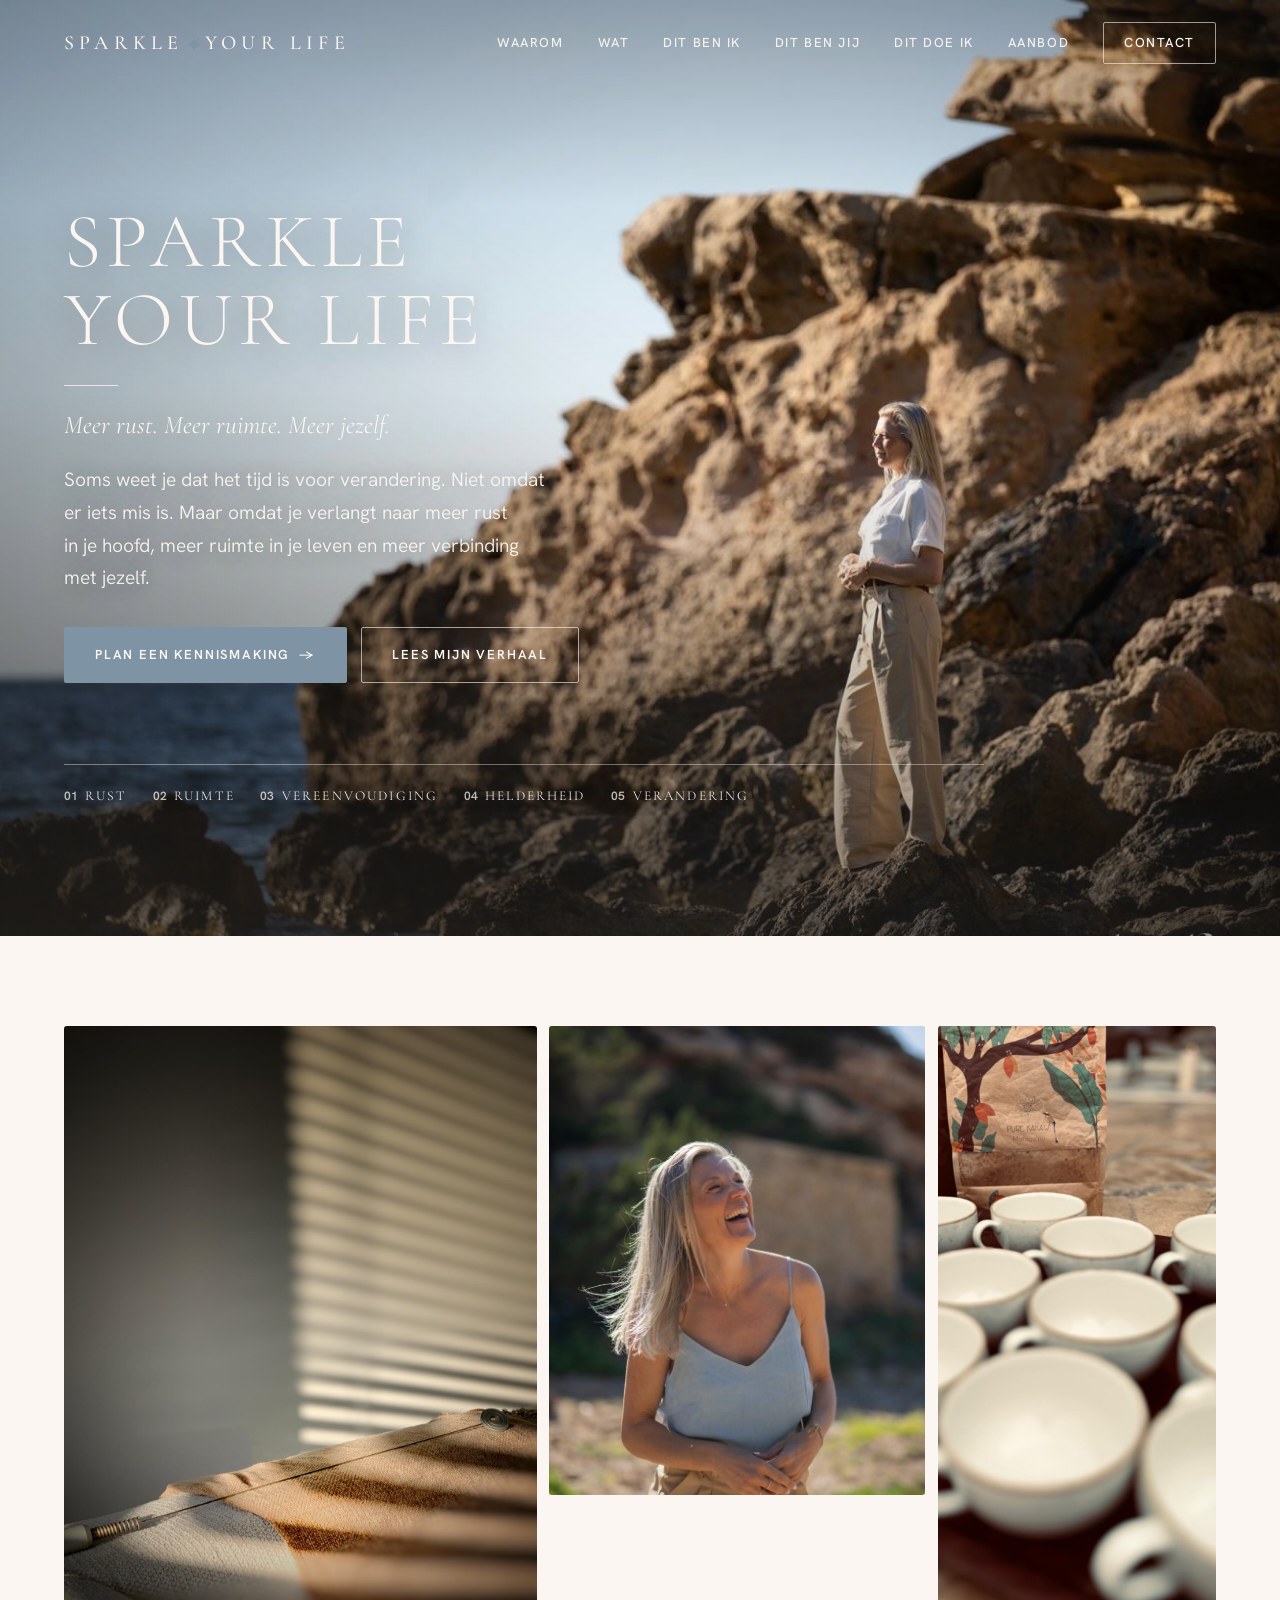
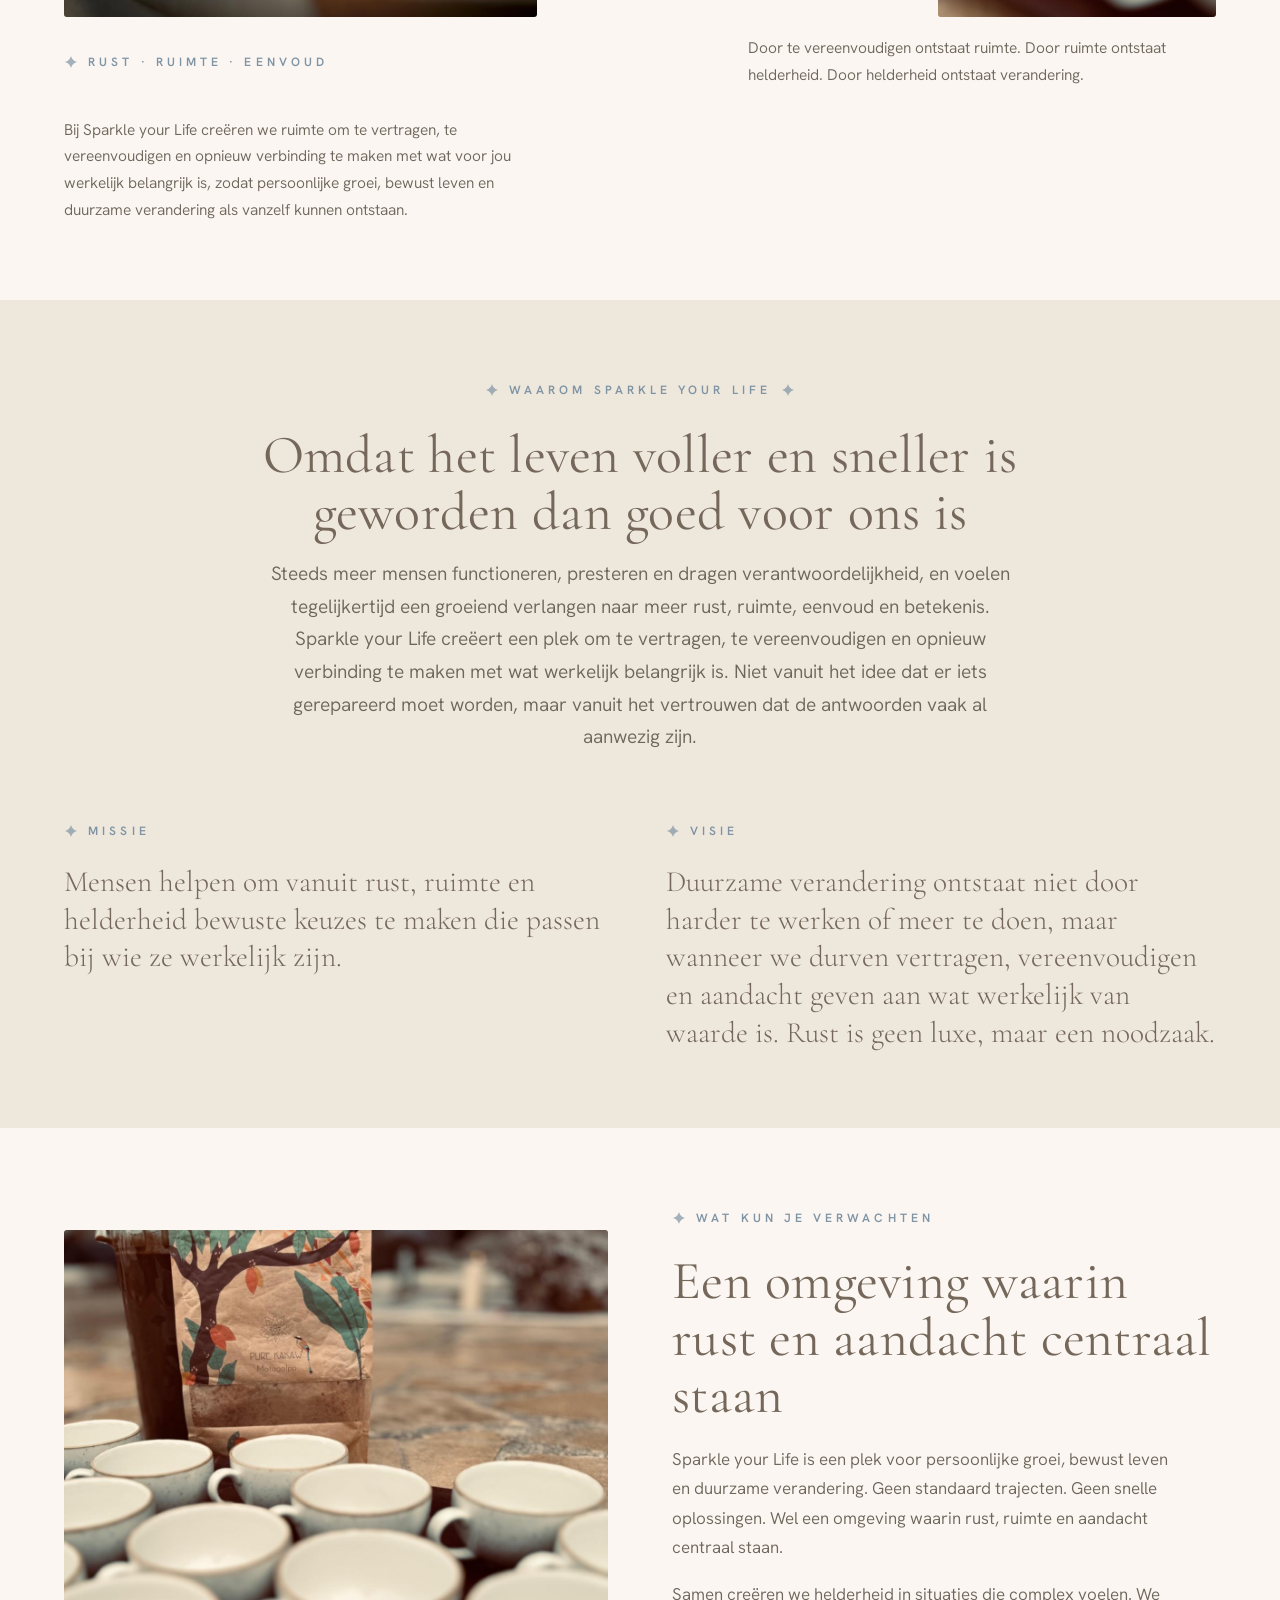
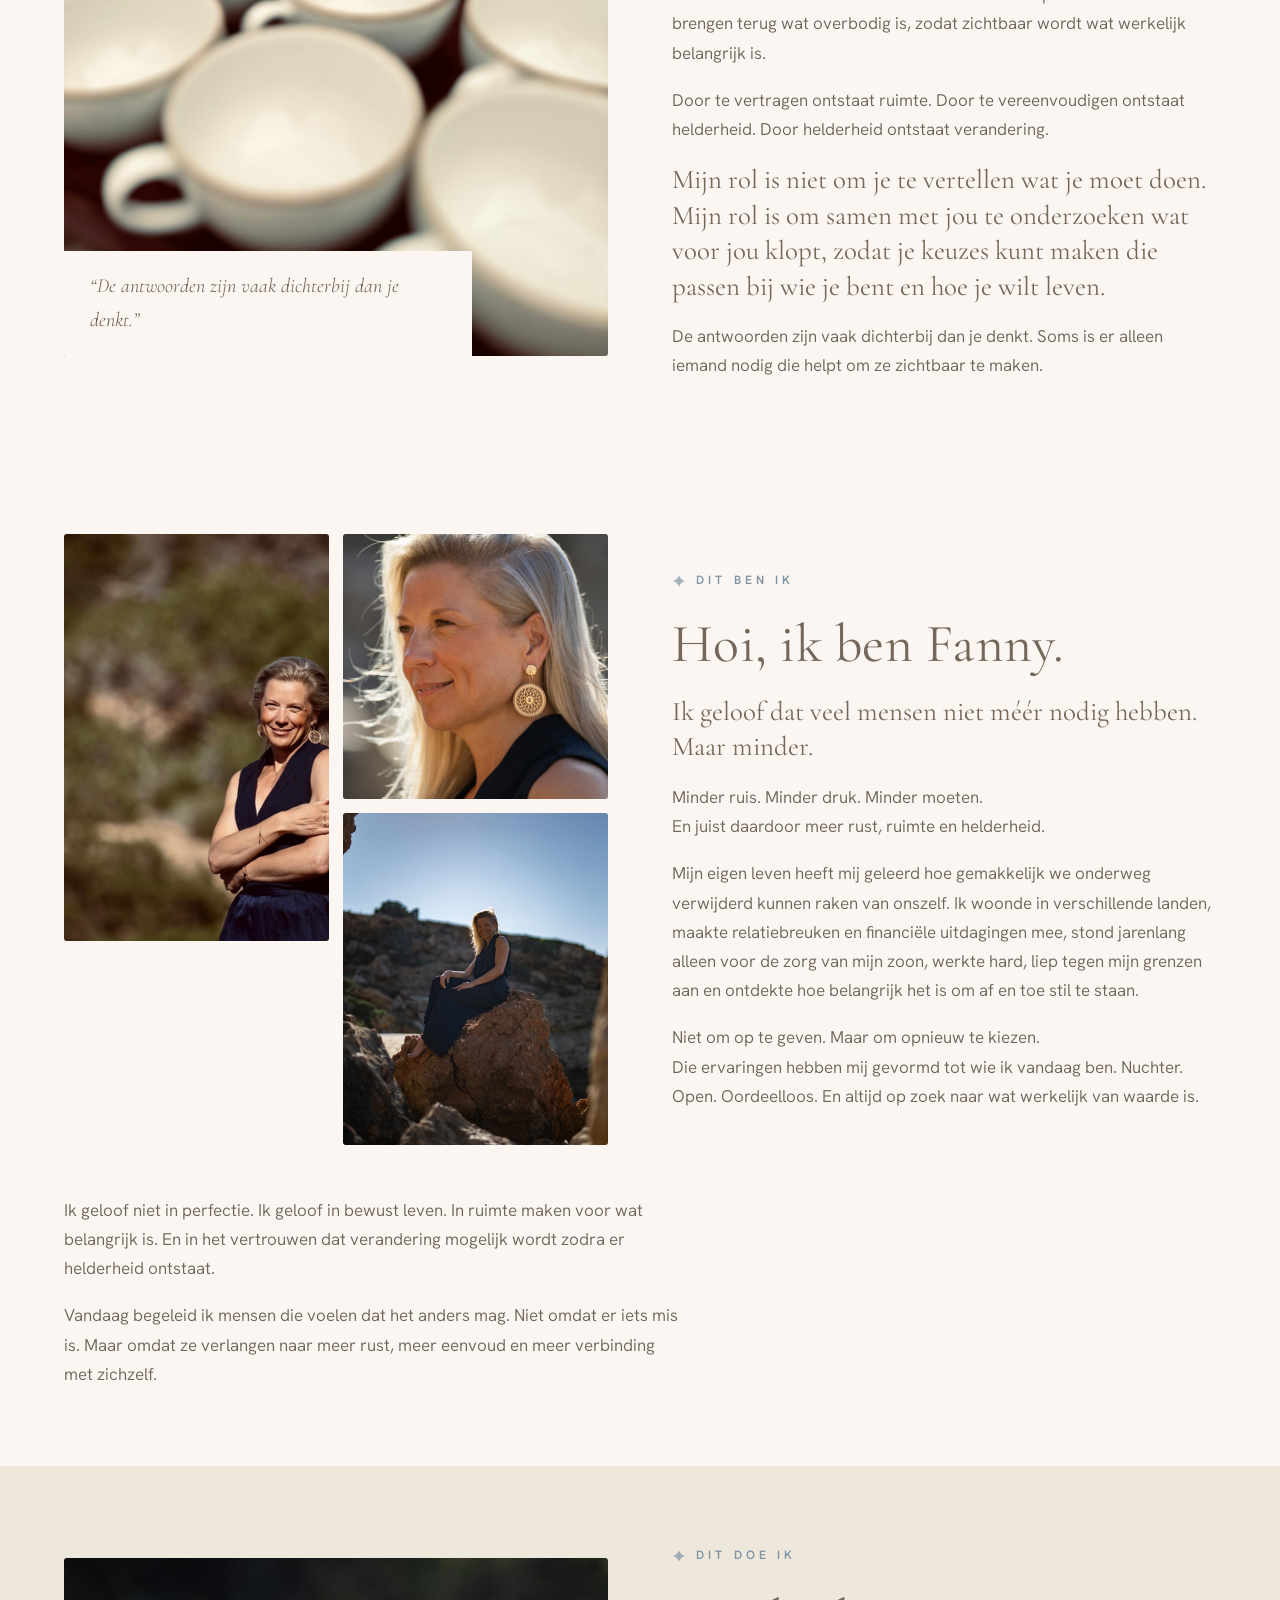
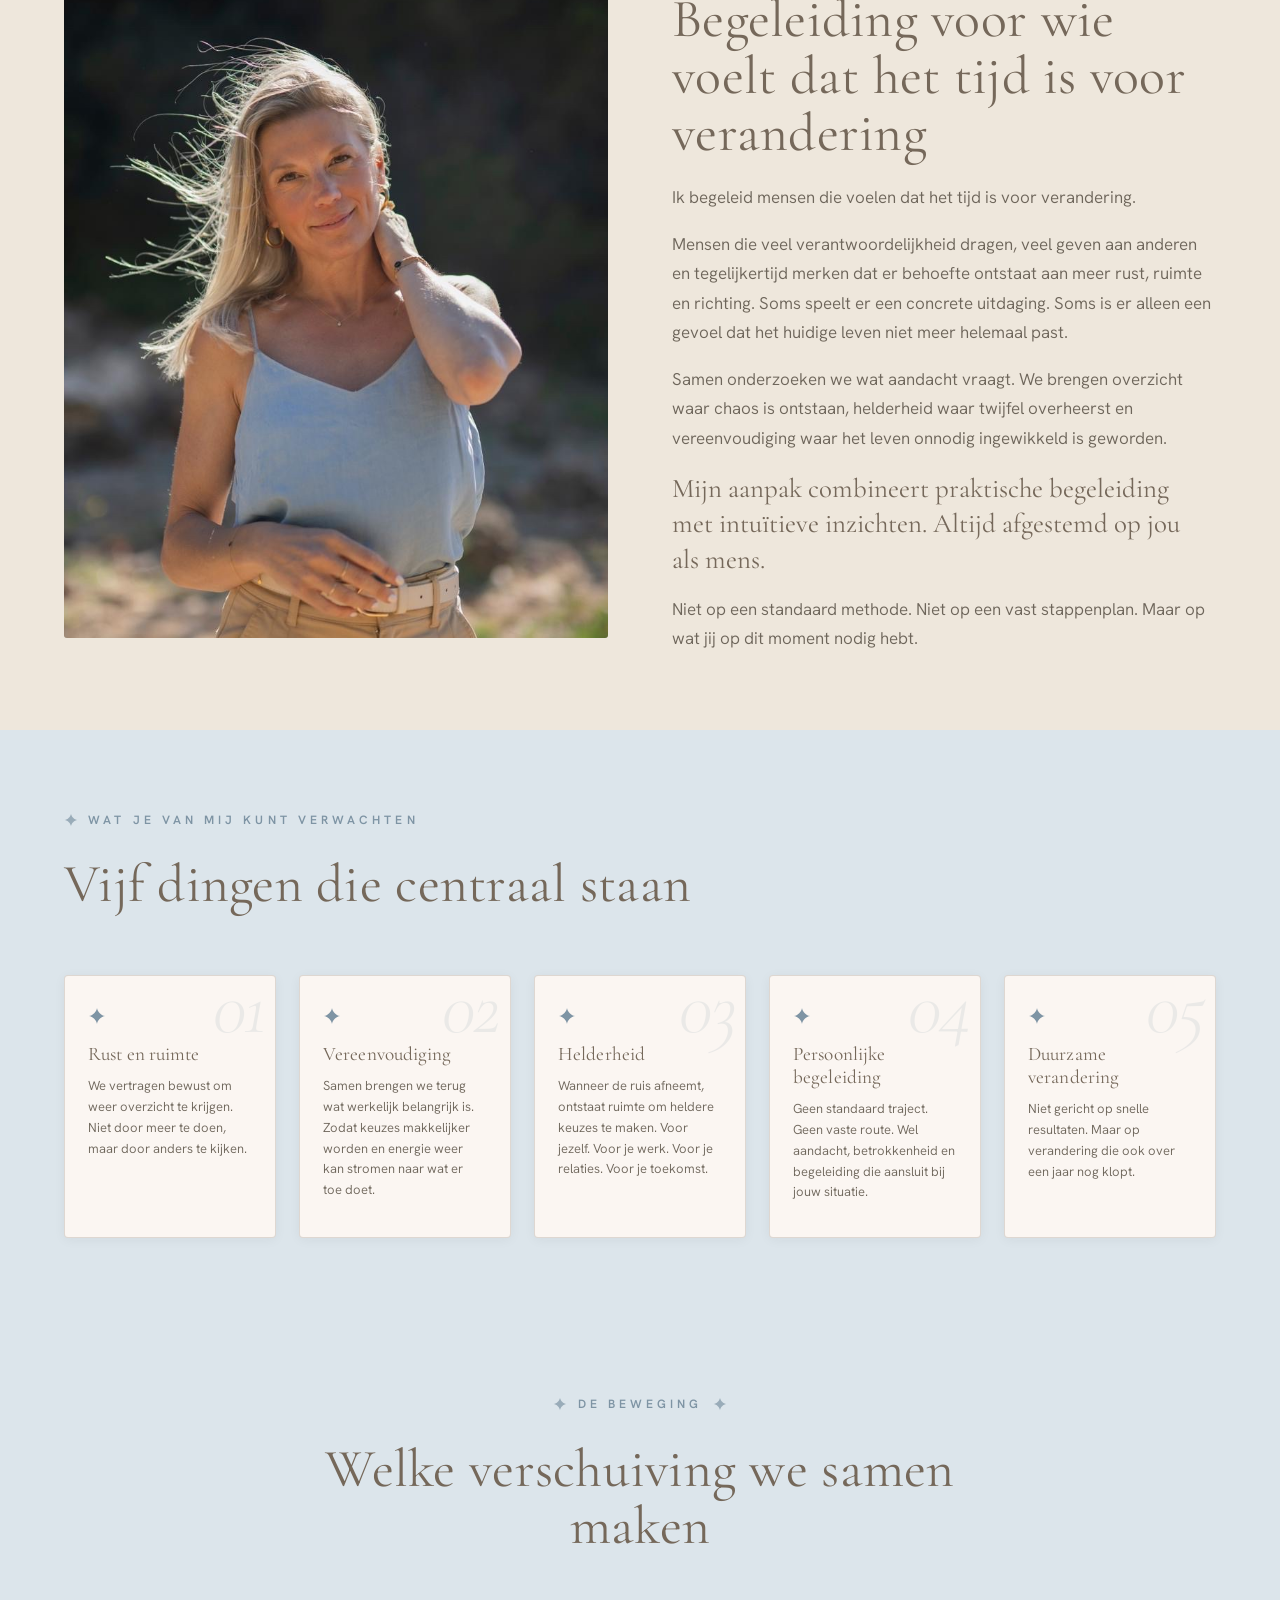
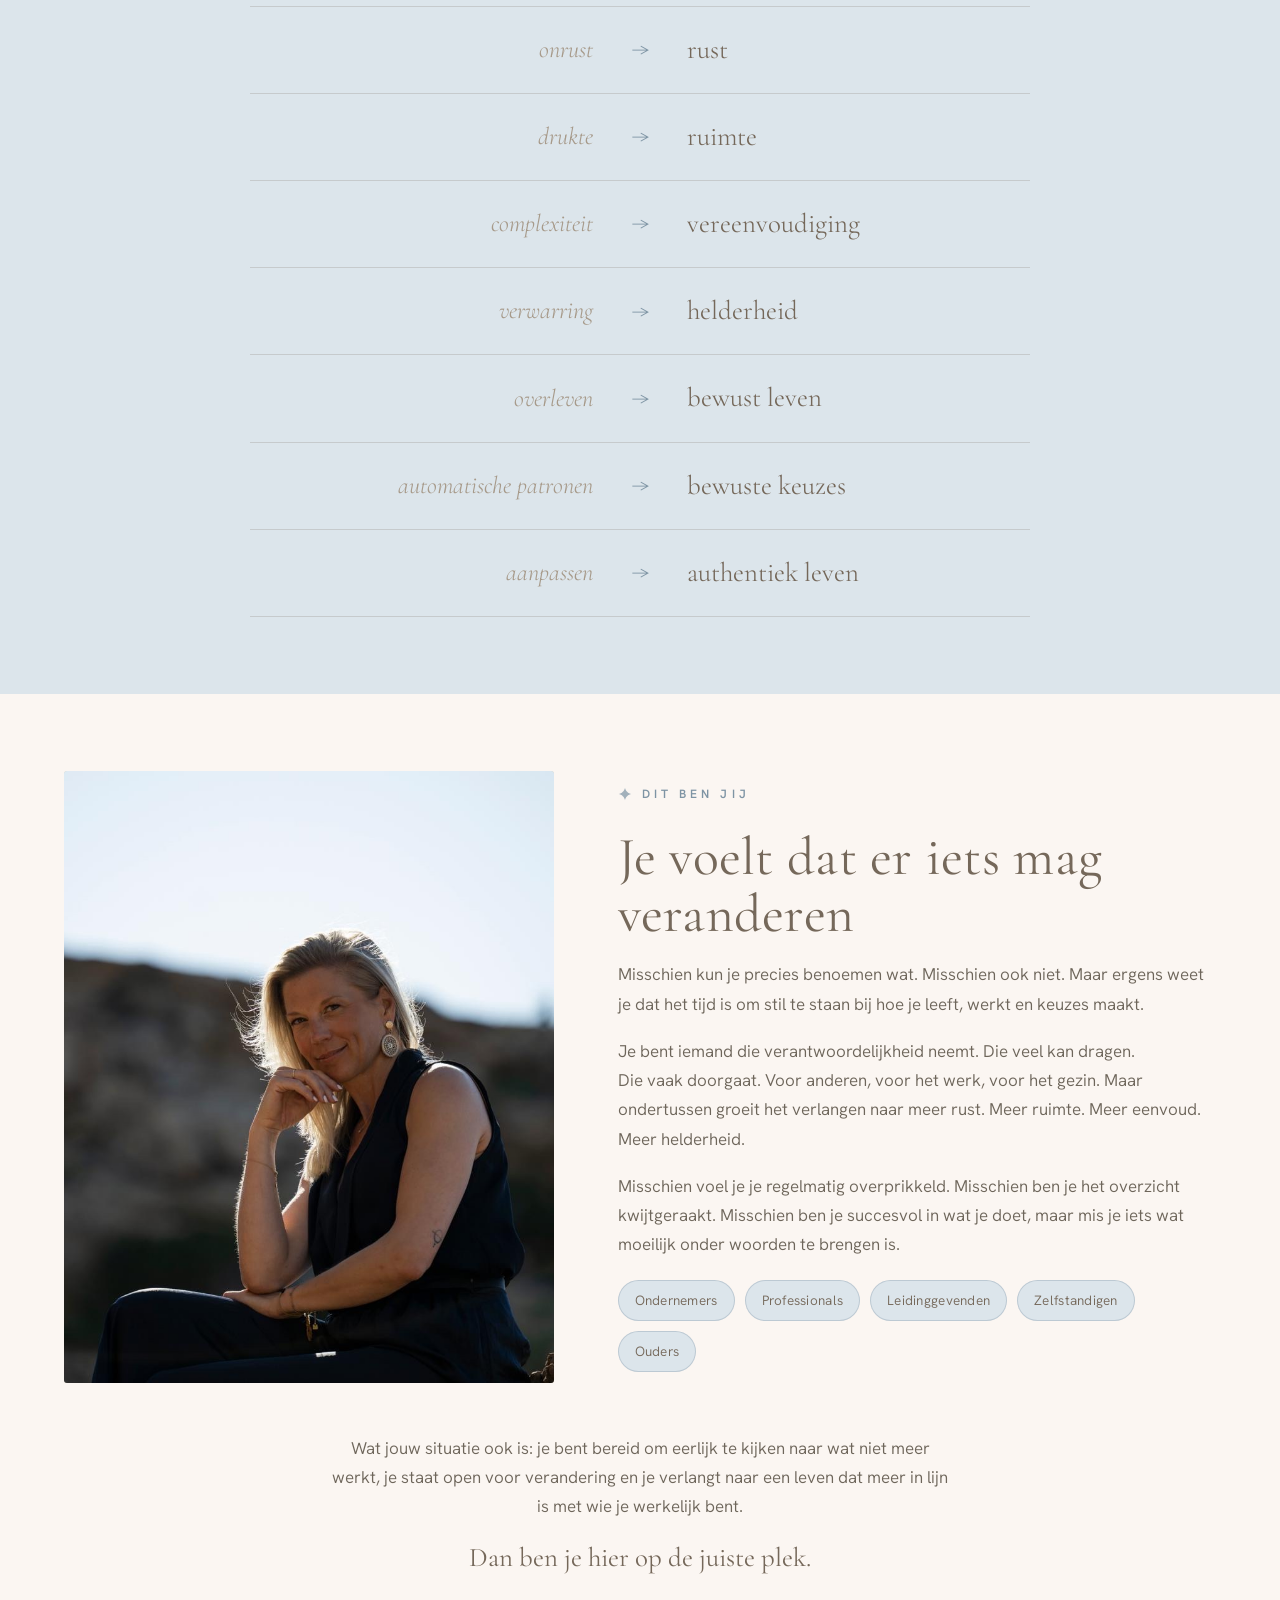
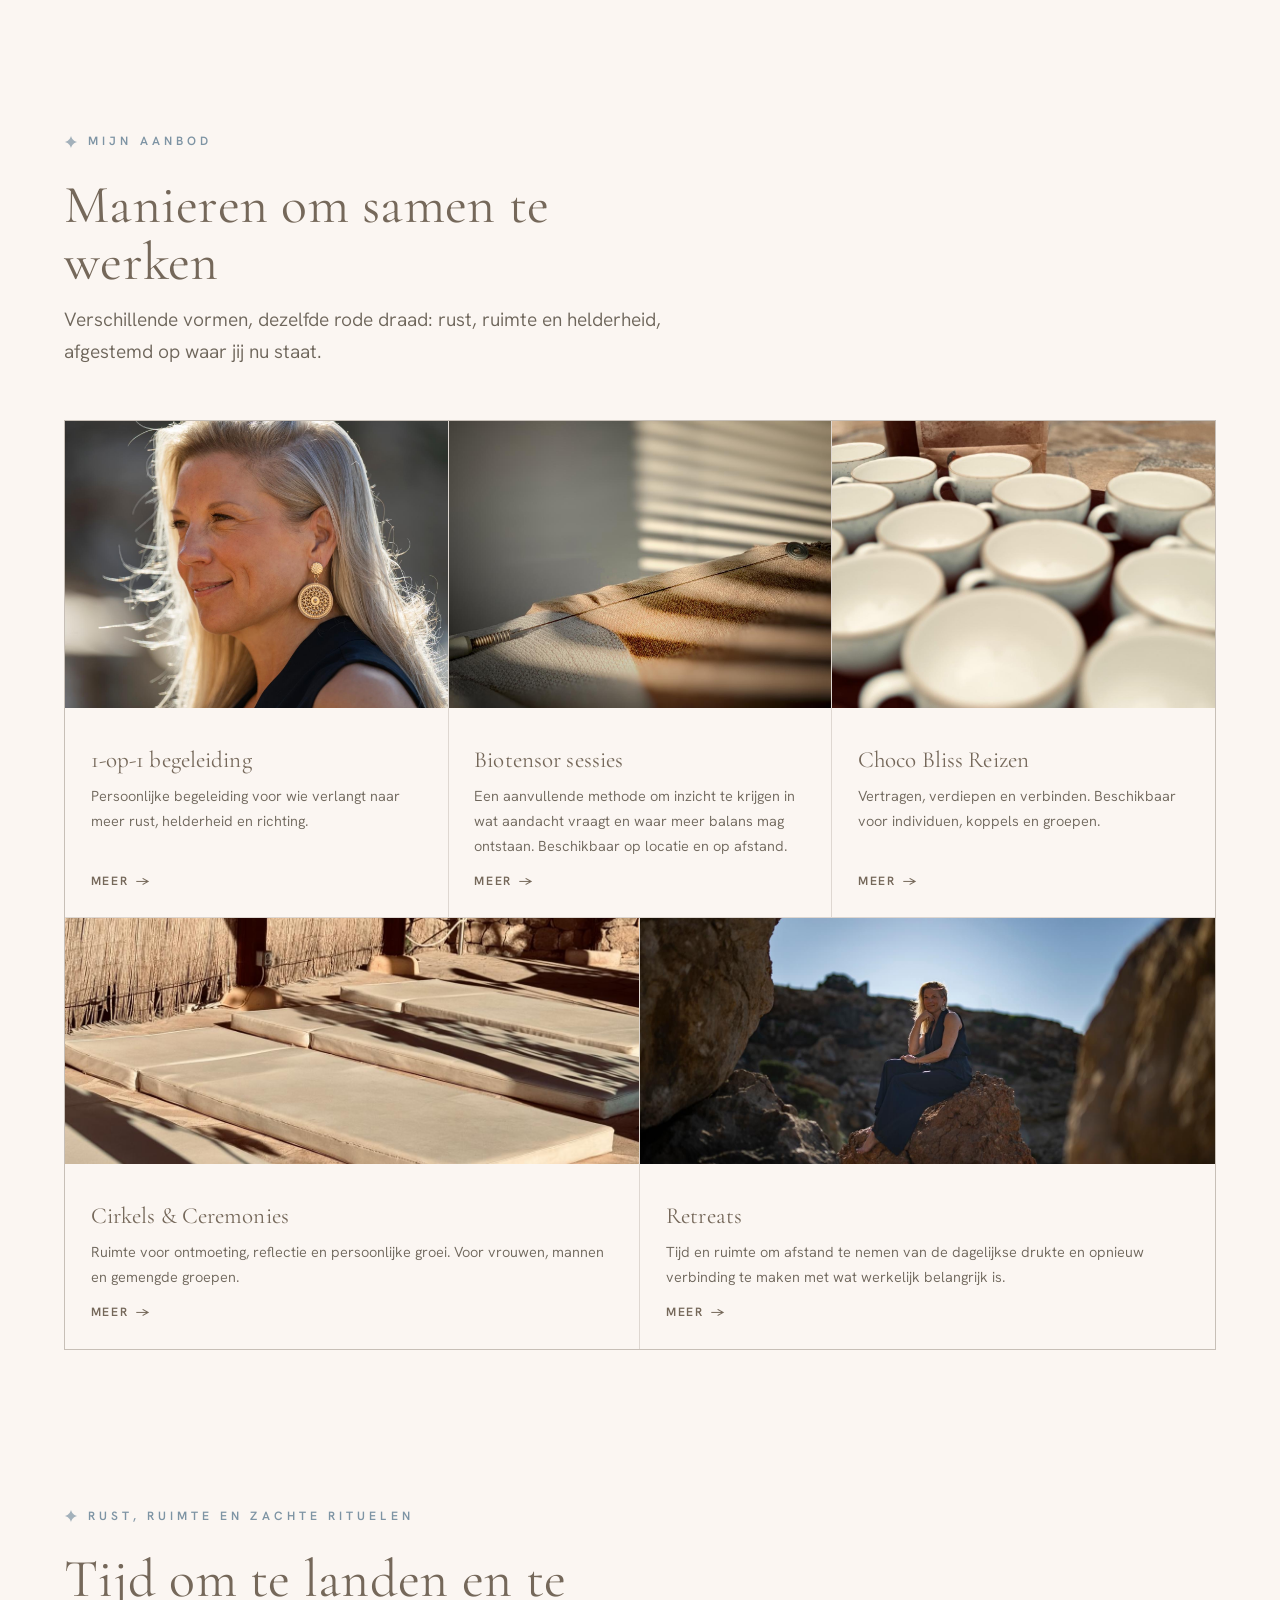
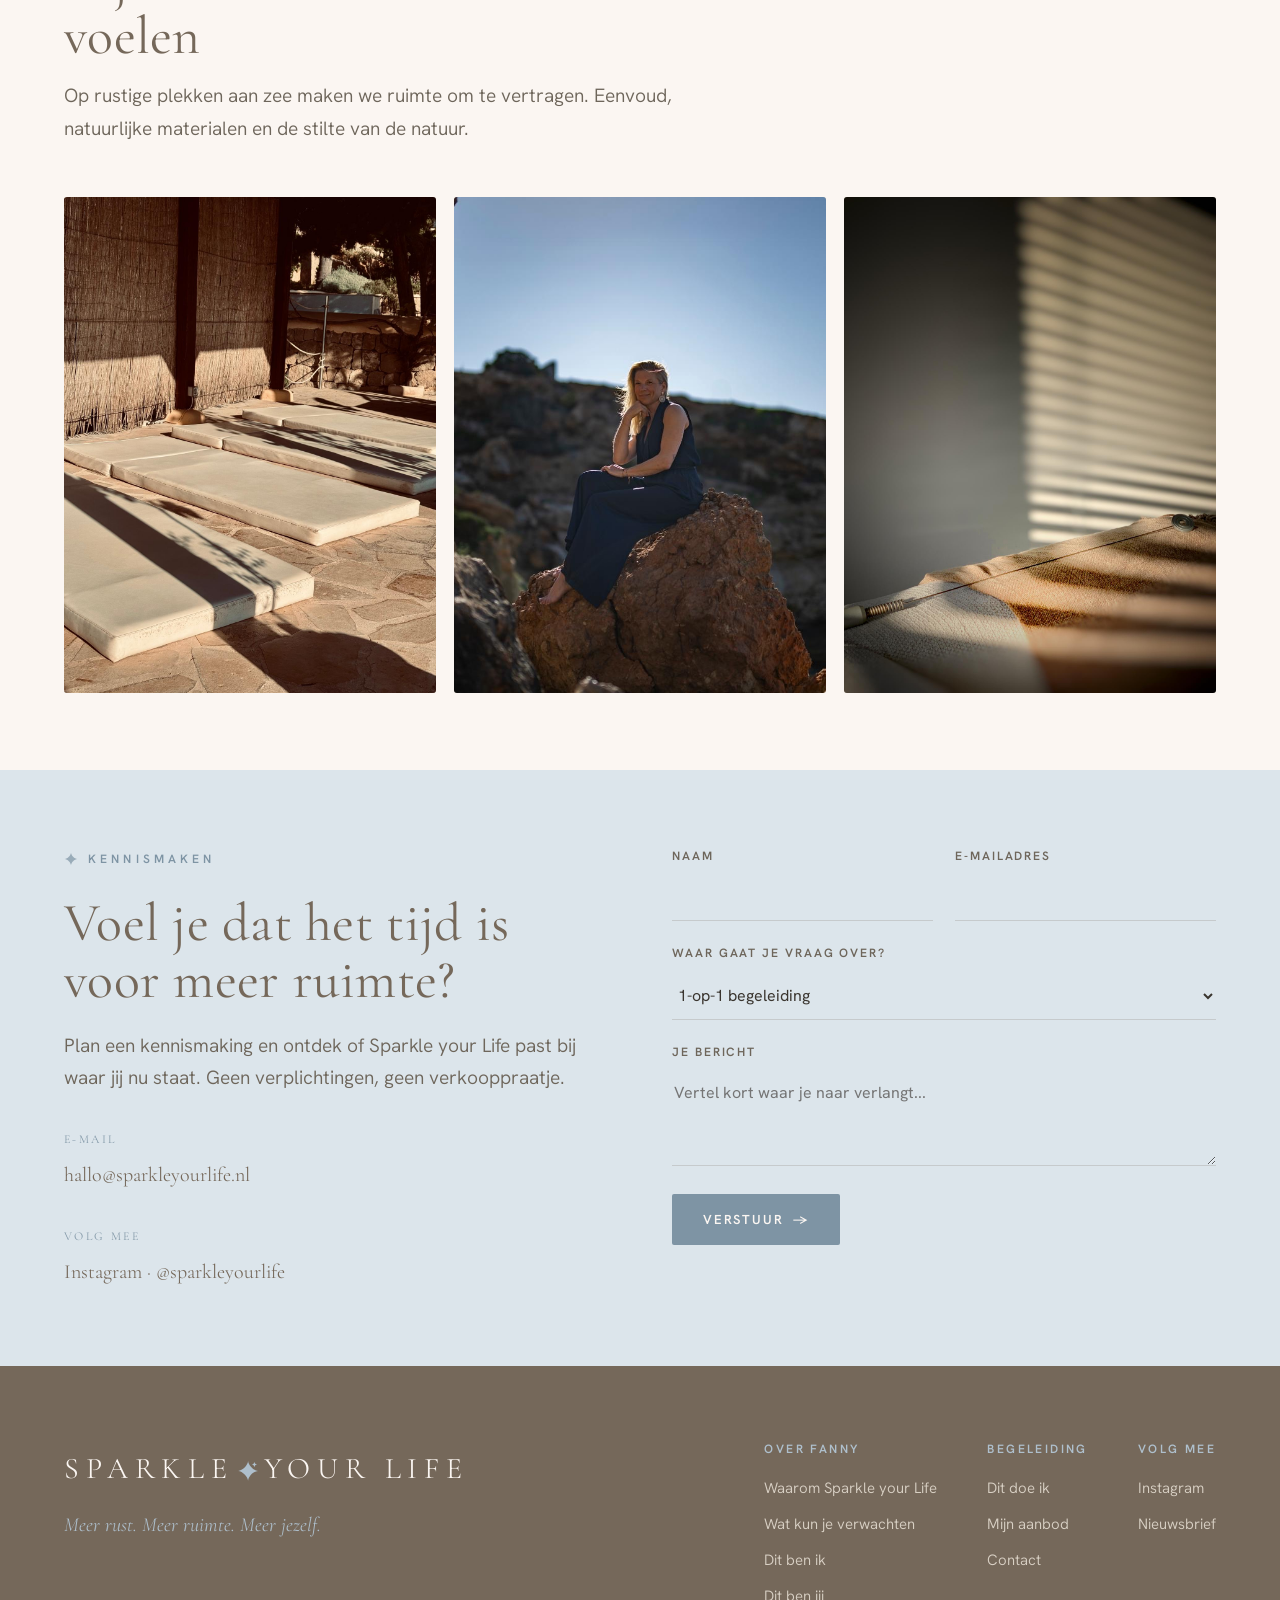
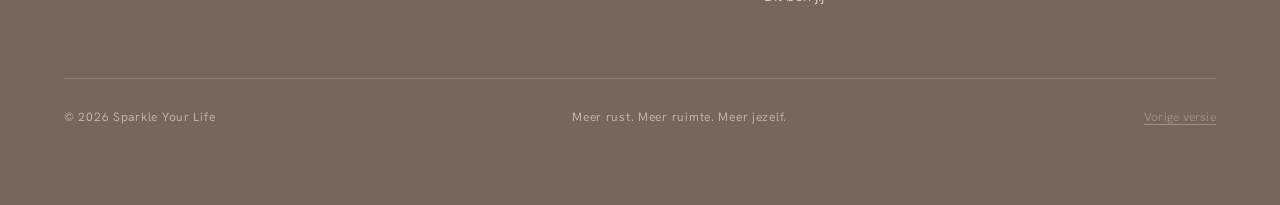
==== index.html @ a2baf020 "Fix tekst Dit ben jij: 'Maar' + losse zinnen ipv kommalijst Co-Authored-By: Claude Sonnet 4.6 <norep" ====
<!DOCTYPE html>
<html lang="nl">
<head>
<meta charset="UTF-8" />
<meta name="viewport" content="width=device-width, initial-scale=1" />
<title>Sparkle Your Life · Meer rust. Meer ruimte. Meer jezelf.</title>
<meta name="description" content="Sparkle Your Life. Ruimte om te vertragen, te vereenvoudigen en opnieuw verbinding te maken met wat werkelijk belangrijk is." />
<link rel="icon" href="data:image/svg+xml,%3Csvg xmlns='http://www.w3.org/2000/svg' viewBox='0 0 28 28'%3E%3Cpath d='M14 3C14.5 8 19 12.5 24 13 19 13.5 14.5 18 14 23 13.5 18 9 13.5 4 13 9 12.5 13.5 8 14 3Z' fill='%237E94A4'/%3E%3C/svg%3E" />
<meta property="og:title" content="Sparkle Your Life" />
<meta property="og:description" content="Meer rust. Meer ruimte. Meer jezelf." />
<meta property="og:type" content="website" />
<meta property="og:image" content="img/hero-zee.jpg" />
<link rel="preconnect" href="https://fonts.googleapis.com" />
<link rel="preconnect" href="https://fonts.gstatic.com" crossorigin />
<link href="https://fonts.googleapis.com/css2?family=Cormorant+Garamond:ital,wght@0,300;0,400;0,500;1,400;1,500&family=Hanken+Grotesk:wght@300;400;500;600&display=swap" rel="stylesheet" />
<link rel="stylesheet" href="styles.css" />
<style>
/* ---------- V8: sparkle-logo ---------- */
.brand .spark,.footer-brand .spark{display:inline-flex;align-items:center;justify-content:center;margin:0 .14em;vertical-align:middle;line-height:1;}
.brand .spark .spk{width:.8em;height:.8em;overflow:visible;display:block;transform:translateY(-.04em);}
.footer-brand .spark .spk{width:.74em;height:.74em;overflow:visible;display:block;transform:translateY(-.04em);}
.spk path{fill:currentColor;}
.spk .spk-main{transform-origin:14px 14px;animation:spkPulse 5s ease-in-out infinite;}
.spk .spk-mini{transform-origin:22px 6px;animation:spkMini 5s ease-in-out infinite;}
@keyframes spkPulse{0%,100%{opacity:.82;transform:scale(.95);}50%{opacity:1;transform:scale(1.05);}}
@keyframes spkMini{0%,100%{opacity:.35;transform:scale(.5);}42%{opacity:1;transform:scale(1);}78%{opacity:.45;transform:scale(.6);}}

/* ---------- V8: full-bleed hero leesbaarheid (desktop) ---------- */
@media (min-width:881px){
  .hero-bleed-content{justify-content:flex-end;gap:clamp(56px,9vh,120px);padding-block:clamp(110px,14vh,150px) clamp(34px,4vw,54px);}
  .hb-top{max-width:640px;}
  .hero-bleed-scrim{
    background:
      linear-gradient(to top, rgba(40,37,33,.5) 0%, rgba(40,37,33,.2) 30%, rgba(40,37,33,0) 58%),
      linear-gradient(to top right, rgba(40,37,33,.42) 0%, rgba(40,37,33,.08) 40%, rgba(40,37,33,0) 58%),
      linear-gradient(to bottom, rgba(40,37,33,.26) 0%, rgba(40,37,33,0) 22%);
  }
  .hb-top .hero-title{color:var(--chalk);text-shadow:0 2px 34px rgba(30,27,24,.42);}
  .hb-top .hero-rule{background:rgba(251,246,242,.78);}
  .hb-top .hero-tag{color:var(--chalk);}
  .hb-top .lead{color:rgba(251,246,242,.94);text-shadow:0 1px 22px rgba(30,27,24,.34);}
  .hero-cta .btn-ghost{color:var(--chalk);border-color:rgba(251,246,242,.62);}
  .hero-cta .btn-ghost:hover{background:rgba(251,246,242,.16);border-color:#fff;color:#fff;}
  .hb-words{border-top-color:rgba(251,246,242,.4);}
  .hb-words span{color:var(--chalk);text-shadow:0 1px 18px rgba(30,27,24,.4);}
  .hb-words span b{color:rgba(251,246,242,.74);}
  .site-header:not(.scrolled) .brand{color:var(--chalk);}
  .site-header:not(.scrolled) .nav a{color:rgba(251,246,242,.92);}
  .site-header:not(.scrolled) .nav a:hover{color:#fff;}
  .site-header:not(.scrolled) .nav a::after{background:#fff;}
  .site-header:not(.scrolled) .nav .nav-cta{border-color:rgba(251,246,242,.6);color:var(--chalk);}
  .site-header:not(.scrolled) .nav .nav-cta:hover{background:rgba(251,246,242,.18);color:#fff;border-color:#fff;}
}

/* ---------- V8: kleine content-helpers in V1-stijl ---------- */
.prose{max-width:62ch;}
.prose p{color:var(--ink-soft);}
.prose p + p{margin-top:18px;}
.prose .big{font-family:var(--serif);font-size:clamp(21px,2.1vw,29px);line-height:1.32;color:var(--walnut);font-weight:400;}
.loose{display:block;}

/* pijlers — kaart-stijl met serif-nummer */
.pijlers{display:grid;grid-template-columns:repeat(5,1fr);gap:clamp(14px,1.8vw,26px);margin-top:clamp(46px,5vw,72px);}
.pijler{
  position:relative;overflow:hidden;
  background:var(--chalk);
  border:1px solid var(--line);
  border-radius:4px;
  padding:clamp(22px,2.4vw,34px) clamp(18px,1.8vw,26px) clamp(24px,2.6vw,36px);
  box-shadow:0 2px 12px rgba(40,37,33,.05);
}
/* groot decoratief nummer rechtsboven */
.pijler .pn{
  position:absolute;top:-6px;right:10px;
  font-family:var(--serif);font-weight:300;font-style:italic;
  font-size:clamp(60px,6vw,88px);line-height:1;
  color:var(--mist-deep);opacity:.13;
  pointer-events:none;user-select:none;
  letter-spacing:-.02em;
}
/* sparkle ster */
.pijler .pk{display:block;width:18px;height:18px;margin-bottom:18px;background-image:url("data:image/svg+xml,%3Csvg xmlns='http://www.w3.org/2000/svg' viewBox='0 0 28 28'%3E%3Cpath d='M14 1.5C14.5 7.1 20.9 13.5 26.5 14 20.9 14.5 14.5 20.9 14 26.5 13.5 20.9 7.1 14.5 1.5 14 7.1 13.5 13.5 7.1 14 1.5Z' fill='%237E94A4'/%3E%3C/svg%3E");background-repeat:no-repeat;background-position:left center;background-size:contain;animation:kickGlint 3.8s ease-in-out infinite;}
.pijler:nth-child(2) .pk{animation-delay:.5s;}
.pijler:nth-child(3) .pk{animation-delay:1s;}
.pijler:nth-child(4) .pk{animation-delay:1.5s;}
.pijler:nth-child(5) .pk{animation-delay:2s;}
.pijler h3{font-size:clamp(17px,1.5vw,21px);margin-bottom:10px;line-height:1.2;}
.pijler p{color:var(--ink-soft);font-size:13px;line-height:1.6;}
@media (prefers-reduced-motion:reduce){.pijler .pk{animation:none;}}

/* missie / visie */
.duo{display:grid;grid-template-columns:1fr 1fr;gap:clamp(26px,4vw,64px);margin-top:clamp(46px,5vw,76px);}
.duo .statement{font-family:var(--serif);font-weight:300;font-size:clamp(22px,2.3vw,31px);line-height:1.28;color:var(--walnut);margin-top:16px;}

/* van → naar */
.beweging{max-width:780px;margin:clamp(40px,4vw,60px) auto 0;}
.bw-row{display:grid;grid-template-columns:1fr auto 1fr;align-items:center;gap:clamp(16px,3vw,46px);padding:clamp(14px,1.6vw,20px) 0;border-top:1px solid var(--line);}
.bw-row:last-child{border-bottom:1px solid var(--line);}
.bw-row .from{font-family:var(--serif);font-style:italic;font-size:clamp(18px,1.9vw,25px);color:var(--driftwood);text-align:right;}
.bw-row .ar{color:var(--mist-deep);font-size:16px;}
.bw-row .to{font-family:var(--serif);font-size:clamp(20px,2.1vw,28px);color:var(--walnut);}
/* per-regel inschuiven: 'van' van links, 'naar' van rechts (verschuiving) */
.bw-row.reveal{opacity:1;transform:none;}
.bw-row .from,.bw-row .ar,.bw-row .to{opacity:0;transition:opacity .8s ease,transform .95s cubic-bezier(.2,.7,.2,1);}
.bw-row .from{transform:translateX(-32px);}
.bw-row .to{transform:translateX(32px);}
.bw-row .ar{transition-delay:.16s;}
.bw-row.in .from,.bw-row.in .ar,.bw-row.in .to{opacity:1;transform:none;}
.bw-row:nth-child(2) .from,.bw-row:nth-child(2) .to{transition-delay:.05s;}
.bw-row:nth-child(2) .ar{transition-delay:.21s;}
.bw-row:nth-child(3) .from,.bw-row:nth-child(3) .to{transition-delay:.10s;}
.bw-row:nth-child(3) .ar{transition-delay:.26s;}
.bw-row:nth-child(4) .from,.bw-row:nth-child(4) .to{transition-delay:.15s;}
.bw-row:nth-child(4) .ar{transition-delay:.31s;}
.bw-row:nth-child(5) .from,.bw-row:nth-child(5) .to{transition-delay:.20s;}
.bw-row:nth-child(5) .ar{transition-delay:.36s;}
.bw-row:nth-child(6) .from,.bw-row:nth-child(6) .to{transition-delay:.25s;}
.bw-row:nth-child(6) .ar{transition-delay:.41s;}
.bw-row:nth-child(7) .from,.bw-row:nth-child(7) .to{transition-delay:.30s;}
.bw-row:nth-child(7) .ar{transition-delay:.46s;}
@media (prefers-reduced-motion:reduce){.bw-row .from,.bw-row .ar,.bw-row .to{opacity:1!important;transform:none!important;}}

/* chips */
.chips{display:flex;flex-wrap:wrap;gap:10px;margin-top:20px;}
.chips span{font-size:13.5px;letter-spacing:.02em;color:var(--walnut);background:var(--mist-soft);border:1px solid var(--line-mist);padding:8px 16px;border-radius:999px;}

/* aanbod: nette 3 + 2 */
@media (min-width:881px){
  .aanbod-grid{grid-template-columns:repeat(6,1fr);}
  .aanbod-cell{grid-column:span 2;}
  .aanbod-cell:nth-child(4){grid-column:1 / span 3;}
  .aanbod-cell:nth-child(5){grid-column:4 / span 3;}
  .aanbod-cell:nth-child(4) .ac-img,.aanbod-cell:nth-child(5) .ac-img{aspect-ratio:21/9;}
}

@media (max-width:880px){
  .pijlers{grid-template-columns:1fr 1fr;}
  .duo{grid-template-columns:1fr;}
}
@media (max-width:560px){
  .pijlers{grid-template-columns:1fr;}
}
@media (prefers-reduced-motion:reduce){
  .spk .spk-main,.spk .spk-mini{animation:none;opacity:1;}
}

/* hero words: 1 regel op desktop, iets kleiner indien nodig */
@media (min-width:881px){
  .hb-words{flex-wrap:nowrap;gap:0 clamp(14px,2vw,40px);}
  .hb-words span{font-size:clamp(11px,1.05vw,15px);white-space:nowrap;}
}

/* hover animaties: subtiele lift op tekst-elementen */
.hb-words span{transition:color .22s ease,transform .22s ease;cursor:default;}
.hb-words span:hover{color:var(--driftwood,#b0896a);transform:translateY(-3px);}
.pijler{transition:transform .28s ease,box-shadow .28s ease,border-color .28s ease;}
.pijler:hover{transform:translateY(-5px);box-shadow:0 10px 32px rgba(40,37,33,.10);border-color:var(--mist-deep);}
.aanbod-cell{transition:transform .28s ease,box-shadow .28s ease;}
.aanbod-cell:hover{transform:translateY(-6px);box-shadow:0 12px 36px rgba(40,37,33,.10);}
.bw-row{transition:background .2s;}
.bw-row:hover .from,.bw-row:hover .to{color:var(--walnut);}
@media (prefers-reduced-motion:reduce){
  .hb-words span,.pijler,.aanbod-cell,.bw-row{transition:none;}
}

/* ---------- V8: sparkle i.p.v. streep bij sectietitels ---------- */
.kicker::before,.kicker.center::after{
  width:14px!important;height:14px!important;background:transparent!important;
  background-image:url("data:image/svg+xml,%3Csvg xmlns='http://www.w3.org/2000/svg' viewBox='0 0 28 28'%3E%3Cpath d='M14 1.5C14.5 7.1 20.9 13.5 26.5 14 20.9 14.5 14.5 20.9 14 26.5 13.5 20.9 7.1 14.5 1.5 14 7.1 13.5 13.5 7.1 14 1.5Z' fill='%237E94A4'/%3E%3C/svg%3E")!important;
  background-repeat:no-repeat;background-position:center;background-size:contain;
  animation:kickGlint 3.6s ease-in-out infinite;
}
@keyframes kickGlint{0%,100%{opacity:.45;transform:scale(.8);}50%{opacity:1;transform:scale(1.06);}}

/* ---------- V8: één rustige foto-animatie (fade + lichte inzoom) ---------- */
.kb img{opacity:0;transform:scale(1.07);transition:opacity 1.2s ease,transform 2s cubic-bezier(.2,.7,.2,1);}
.kb.kb-in img{opacity:1;transform:scale(1);}

/* ---------- V8: aanbod met subtiele foto, zonder nummers ---------- */
.aanbod-cell{padding:0!important;min-height:0!important;overflow:hidden;}
.ac-img{aspect-ratio:4/3;overflow:hidden;background:var(--sandstone);}
.ac-img img{width:100%;height:100%;object-fit:cover;}
.aanbod-cell:nth-child(2) .ac-img img{object-position:center 92%;}
.ac-body{padding:clamp(24px,2vw,32px);display:flex;flex-direction:column;gap:12px;flex:1;}
.ac-body h3{font-size:clamp(23px,1.7vw,27px);}
.ac-body p{color:var(--ink-soft);font-size:14.5px;flex:1;}

@media (prefers-reduced-motion:reduce){
  .kicker::before,.kicker.center::after{animation:none;}
  .kb img{opacity:1!important;transform:none!important;transition:none!important;}
}
</style>
</head>
<body>

<template id="__bundler_thumbnail">
<svg xmlns="http://www.w3.org/2000/svg" viewBox="0 0 100 100"><rect width="100" height="100" fill="#EEE7DC"/><path d="M50 18C51.5 38 62 48.5 82 50 62 51.5 51.5 62 50 82 48.5 62 38 51.5 18 50 38 48.5 48.5 38 50 18Z" fill="#7E94A4"/></svg>
</template>

<!-- ===================== HEADER ===================== -->
<header class="site-header">
  <a href="#top" class="brand">Sparkle<span class="spark" aria-hidden="true"><svg class="spk" viewBox="0 0 28 28"><path class="spk-main" d="M14 1.5C14.5 7.1 20.9 13.5 26.5 14 20.9 14.5 14.5 20.9 14 26.5 13.5 20.9 7.1 14.5 1.5 14 7.1 13.5 13.5 7.1 14 1.5Z"/><path class="spk-mini" d="M22 2.5C22.16 4.4 23.6 5.84 25.5 6 23.6 6.16 22.16 7.6 22 9.5 21.84 7.6 20.4 6.16 18.5 6 20.4 5.84 21.84 4.4 22 2.5Z"/></svg></span>Your Life</a>
  <nav class="nav">
    <a href="#waarom">Waarom</a>
    <a href="#wat">Wat</a>
    <a href="#ditbenik">Dit ben ik</a>
    <a href="#ditbenjij">Dit ben jij</a>
    <a href="#ditdoeik">Dit doe ik</a>
    <a href="#aanbod">Aanbod</a>
    <a href="#contact" class="nav-cta">Contact</a>
  </nav>
  <button class="menu-btn" aria-label="Menu"><span></span><span></span><span></span></button>
</header>

<div class="mobile-nav">
  <button class="close" aria-label="Sluiten">&times;</button>
  <a href="#waarom">Waarom Sparkle your Life</a>
  <a href="#wat">Wat kun je verwachten</a>
  <a href="#ditbenik">Dit ben ik</a>
  <a href="#ditbenjij">Dit ben jij</a>
  <a href="#ditdoeik">Dit doe ik</a>
  <a href="#aanbod">Aanbod</a>
  <a href="#contact">Contact</a>
</div>

<main id="top">

<!-- ===================== HERO (full-bleed) ===================== -->
<section class="hero-bleed" aria-label="Sparkle Your Life">
  <div class="hero-bleed-media"><img src="img/hero-zee.jpg" alt="Aan zee, staand op de rotsen in het ochtendlicht" /></div>
  <div class="hero-bleed-scrim"></div>
  <div class="hero-bleed-content wrap">
    <div class="hb-top reveal">
      <h1 class="hero-title">Sparkle<br />Your Life</h1>
      <div class="hero-rule"></div>
      <p class="hero-tag">Meer rust. Meer ruimte. Meer jezelf.</p>
      <p class="lead">Soms weet je dat het tijd is voor verandering. Niet omdat er iets mis is. Maar omdat je verlangt naar meer rust in je hoofd, meer ruimte in je leven en meer verbinding met jezelf.</p>
      <div class="hero-cta">
        <a href="#contact" class="btn btn-primary">Plan een kennismaking <span class="arr">→</span></a>
        <a href="#ditbenik" class="btn btn-ghost">Lees mijn verhaal</a>
      </div>
    </div>
    <div class="hb-words reveal d1">
      <span><b>01</b>Rust</span>
      <span><b>02</b>Ruimte</span>
      <span><b>03</b>Vereenvoudiging</span>
      <span><b>04</b>Helderheid</span>
      <span><b>05</b>Verandering</span>
    </div>
  </div>
</section>

<!-- ===================== SFEER GRID ===================== -->
<section class="sfeer-intro wrap" style="padding-top:clamp(56px,7vw,110px)" aria-label="Sfeer">
  <div class="sfeer-grid">
    <figure class="s-a reveal"><img src="img/sfeer-linnen.jpg" alt="Ochtendlicht over linnen" /></figure>
    <figure class="s-b reveal d1"><img src="img/lach-licht.jpg" alt="Lichtheid en plezier" /></figure>
    <div class="s-c reveal d2">
      <figure><img src="img/cacao.jpg" alt="Keramiek en cacao" /></figure>
    </div>
    <div class="sfeer-caption reveal">
      <span class="kicker">Rust · ruimte · eenvoud</span>
      <p class="muted" style="max-width:52ch;font-size:15.5px">Door te vereenvoudigen ontstaat ruimte. Door ruimte ontstaat helderheid. Door helderheid ontstaat verandering.</p>
      <p class="muted" style="max-width:52ch;font-size:15.5px;margin-top:14px">Bij Sparkle your Life creëren we ruimte om te vertragen, te vereenvoudigen en opnieuw verbinding te maken met wat voor jou werkelijk belangrijk is, zodat persoonlijke groei, bewust leven en duurzame verandering als vanzelf kunnen ontstaan.</p>
    </div>
  </div>
</section>

<!-- ===================== WAAROM + MISSIE/VISIE ===================== -->
<section id="waarom" class="bg-limestone" aria-label="Waarom Sparkle your Life">
  <div class="wrap">
    <div class="belofte-head reveal">
      <span class="kicker center">Waarom Sparkle your Life</span>
      <h2 class="h2">Omdat het leven voller en sneller is geworden dan goed voor ons is</h2>
      <p class="lead">Steeds meer mensen functioneren, presteren en dragen verantwoordelijkheid, en voelen tegelijkertijd een groeiend verlangen naar meer rust, ruimte, eenvoud en betekenis. Sparkle your Life creëert een plek om te vertragen, te vereenvoudigen en opnieuw verbinding te maken met wat werkelijk belangrijk is. Niet vanuit het idee dat er iets gerepareerd moet worden, maar vanuit het vertrouwen dat de antwoorden vaak al aanwezig zijn.</p>
    </div>
    <div class="duo">
      <div class="reveal">
        <span class="kicker">Missie</span>
        <p class="statement">Mensen helpen om vanuit rust, ruimte en helderheid bewuste keuzes te maken die passen bij wie ze werkelijk zijn.</p>
      </div>
      <div class="reveal d1">
        <span class="kicker">Visie</span>
        <p class="statement">Duurzame verandering ontstaat niet door harder te werken of meer te doen, maar wanneer we durven vertragen, vereenvoudigen en aandacht geven aan wat werkelijk van waarde is. Rust is geen luxe, maar een noodzaak.</p>
      </div>
    </div>
  </div>
</section>

<!-- ===================== WAT KUN JE VERWACHTEN ===================== -->
<section id="wat" aria-label="Wat kun je verwachten">
  <div class="wrap">
    <div class="split">
      <div class="split-img tall reveal">
        <img src="img/cacao.jpg" alt="Keramiek en cacao, rust en ritueel" />
        <span class="tag-float">“De antwoorden zijn vaak dichterbij dan je denkt.”</span>
      </div>
      <div class="split-text reveal d1">
        <span class="kicker">Wat kun je verwachten</span>
        <h2 class="h2" style="margin:18px 0 22px">Een omgeving waarin rust en aandacht centraal staan</h2>
        <div class="prose">
          <p>Sparkle your Life is een plek voor persoonlijke groei, bewust leven en duurzame verandering. Geen standaard trajecten. Geen snelle oplossingen. Wel een omgeving waarin rust, ruimte en aandacht centraal staan.</p>
          <p>Samen creëren we helderheid in situaties die complex voelen. We brengen terug wat overbodig is, zodat zichtbaar wordt wat werkelijk belangrijk is.</p>
          <p>Door te vertragen ontstaat ruimte. Door te vereenvoudigen ontstaat helderheid. Door helderheid ontstaat verandering.</p>
          <p class="big">Mijn rol is niet om je te vertellen wat je moet doen. Mijn rol is om samen met jou te onderzoeken wat voor jou klopt, zodat je keuzes kunt maken die passen bij wie je bent en hoe je wilt leven.</p>
          <p>De antwoorden zijn vaak dichterbij dan je denkt. Soms is er alleen iemand nodig die helpt om ze zichtbaar te maken.</p>
        </div>
      </div>
    </div>
  </div>
</section>

<!-- ===================== ONZE PIJLERS ===================== -->
<!-- ===================== DIT BEN IK ===================== -->
<section id="ditbenik" aria-label="Dit ben ik">
  <div class="wrap">
    <div class="verhaal">
      <div class="verhaal-imgs reveal">
        <figure class="vi-1"><img src="img/portret-armen.jpg" alt="Portret van Fanny in het zachte middaglicht" /></figure>
        <figure class="vi-2"><img src="img/profiel-oorbel.jpg" alt="Portret in profiel" /></figure>
        <figure class="vi-3"><img src="img/rots-lucht.jpg" alt="In gedachten aan de kust" /></figure>
      </div>
      <div class="reveal d1">
        <span class="kicker">Dit ben ik</span>
        <h2 class="h2" style="margin:18px 0 22px">Hoi, ik ben Fanny.</h2>
        <div class="prose">
          <p class="big">Ik geloof dat veel mensen niet méér nodig hebben. Maar minder.</p>
          <p><span class="loose">Minder ruis. Minder druk. Minder moeten.</span>En juist daardoor meer rust, ruimte en helderheid.</p>
          <p>Mijn eigen leven heeft mij geleerd hoe gemakkelijk we onderweg verwijderd kunnen raken van onszelf. Ik woonde in verschillende landen, maakte relatiebreuken en financiële uitdagingen mee, stond jarenlang alleen voor de zorg van mijn zoon, werkte hard, liep tegen mijn grenzen aan en ontdekte hoe belangrijk het is om af en toe stil te staan.</p>
          <p><span class="loose">Niet om op te geven. Maar om opnieuw te kiezen.</span>Die ervaringen hebben mij gevormd tot wie ik vandaag ben. Nuchter. Open. Oordeelloos. En altijd op zoek naar wat werkelijk van waarde is.</p>
        </div>
      </div>
    </div>
    <div class="prose reveal" style="margin-top:clamp(40px,4vw,60px)">
      <p>Ik geloof niet in perfectie. Ik geloof in bewust leven. In ruimte maken voor wat belangrijk is. En in het vertrouwen dat verandering mogelijk wordt zodra er helderheid ontstaat.</p>
      <p>Vandaag begeleid ik mensen die voelen dat het anders mag. Niet omdat er iets mis is. Maar omdat ze verlangen naar meer rust, meer eenvoud en meer verbinding met zichzelf.</p>
    </div>
  </div>
</section>

<!-- ===================== DIT DOE IK ===================== -->
<section id="ditdoeik" class="bg-limestone" aria-label="Dit doe ik">
  <div class="wrap">
    <div class="split rev">
      <div class="split-img reveal"><img src="img/verhaal-licht.jpg" alt="Een rustig moment in het licht" /></div>
      <div class="split-text reveal d1">
        <span class="kicker">Dit doe ik</span>
        <h2 class="h2" style="margin:18px 0 22px">Begeleiding voor wie voelt dat het tijd is voor verandering</h2>
        <div class="prose">
          <p>Ik begeleid mensen die voelen dat het tijd is voor verandering.</p>
          <p>Mensen die veel verantwoordelijkheid dragen, veel geven aan anderen en tegelijkertijd merken dat er behoefte ontstaat aan meer rust, ruimte en richting. Soms speelt er een concrete uitdaging. Soms is er alleen een gevoel dat het huidige leven niet meer helemaal past.</p>
          <p>Samen onderzoeken we wat aandacht vraagt. We brengen overzicht waar chaos is ontstaan, helderheid waar twijfel overheerst en vereenvoudiging waar het leven onnodig ingewikkeld is geworden.</p>
          <p class="big">Mijn aanpak combineert praktische begeleiding met intuïtieve inzichten. Altijd afgestemd op jou als mens.</p>
          <p><span class="loose">Niet op een standaard methode. Niet op een vast stappenplan. Maar op wat jij op dit moment nodig hebt.</span></p>
        </div>
      </div>
    </div>
  </div>
</section>

<!-- ===================== WAT JE VAN MIJ KUNT VERWACHTEN ===================== -->
<section class="bg-mist" aria-label="Wat je van mij kunt verwachten">
  <div class="wrap">
    <div class="belofte-head reveal" style="text-align:left;margin:0;max-width:640px">
      <span class="kicker">Wat je van mij kunt verwachten</span>
      <h2 class="h2" style="margin-top:18px">Vijf dingen die centraal staan</h2>
    </div>
    <div class="pijlers">
      <div class="pijler reveal"><span class="pn" aria-hidden="true">01</span><span class="pk"></span><h3>Rust en ruimte</h3><p>We vertragen bewust om weer overzicht te krijgen. Niet door meer te doen, maar door anders te kijken.</p></div>
      <div class="pijler reveal d1"><span class="pn" aria-hidden="true">02</span><span class="pk"></span><h3>Vereenvoudiging</h3><p>Samen brengen we terug wat werkelijk belangrijk is. Zodat keuzes makkelijker worden en energie weer kan stromen naar wat er toe doet.</p></div>
      <div class="pijler reveal d2"><span class="pn" aria-hidden="true">03</span><span class="pk"></span><h3>Helderheid</h3><p>Wanneer de ruis afneemt, ontstaat ruimte om heldere keuzes te maken. Voor jezelf. Voor je werk. Voor je relaties. Voor je toekomst.</p></div>
      <div class="pijler reveal d3"><span class="pn" aria-hidden="true">04</span><span class="pk"></span><h3>Persoonlijke begeleiding</h3><p>Geen standaard traject. Geen vaste route. Wel aandacht, betrokkenheid en begeleiding die aansluit bij jouw situatie.</p></div>
      <div class="pijler reveal d4"><span class="pn" aria-hidden="true">05</span><span class="pk"></span><h3>Duurzame verandering</h3><p>Niet gericht op snelle resultaten. Maar op verandering die ook over een jaar nog klopt.</p></div>
    </div>
  </div>
</section>

<!-- ===================== DE BEWEGING (van → naar) ===================== -->
<section class="bg-mist" aria-label="De beweging">
  <div class="wrap">
    <div class="belofte-head reveal">
      <span class="kicker center">De beweging</span>
      <h2 class="h2">Welke verschuiving we samen maken</h2>
    </div>
    <div class="beweging">
      <div class="bw-row reveal"><span class="from">onrust</span><span class="ar">→</span><span class="to">rust</span></div>
      <div class="bw-row reveal"><span class="from">drukte</span><span class="ar">→</span><span class="to">ruimte</span></div>
      <div class="bw-row reveal"><span class="from">complexiteit</span><span class="ar">→</span><span class="to">vereenvoudiging</span></div>
      <div class="bw-row reveal"><span class="from">verwarring</span><span class="ar">→</span><span class="to">helderheid</span></div>
      <div class="bw-row reveal"><span class="from">overleven</span><span class="ar">→</span><span class="to">bewust leven</span></div>
      <div class="bw-row reveal"><span class="from">automatische patronen</span><span class="ar">→</span><span class="to">bewuste keuzes</span></div>
      <div class="bw-row reveal"><span class="from">aanpassen</span><span class="ar">→</span><span class="to">authentiek leven</span></div>
    </div>
  </div>
</section>

<!-- ===================== DIT BEN JIJ ===================== -->
<section id="ditbenjij" aria-label="Dit ben jij">
  <div class="wrap">
    <div class="voorwie">
      <div class="voorwie-img reveal"><img src="img/zittend-blauw.jpg" alt="Een moment van bezinning" /></div>
      <div class="reveal d1">
        <span class="kicker">Dit ben jij</span>
        <h2 class="h2" style="margin:18px 0 18px">Je voelt dat er iets mag veranderen</h2>
        <div class="prose">
          <p>Misschien kun je precies benoemen wat. Misschien ook niet. Maar ergens weet je dat het tijd is om stil te staan bij hoe je leeft, werkt en keuzes maakt.</p>
          <p>Je bent iemand die verantwoordelijkheid neemt. Die veel kan dragen. Die vaak doorgaat. Voor anderen, voor het werk, voor het gezin. Maar ondertussen groeit het verlangen naar meer rust. Meer ruimte. Meer eenvoud. Meer helderheid.</p>
          <p>Misschien voel je je regelmatig overprikkeld. Misschien ben je het overzicht kwijtgeraakt. Misschien ben je succesvol in wat je doet, maar mis je iets wat moeilijk onder woorden te brengen is.</p>
        </div>
        <div class="chips">
          <span>Ondernemers</span><span>Professionals</span><span>Leidinggevenden</span><span>Zelfstandigen</span><span>Ouders</span>
        </div>
      </div>
    </div>
    <div class="prose reveal" style="margin:clamp(40px,4vw,60px) auto 0;text-align:center;max-width:620px">
      <p>Wat jouw situatie ook is: je bent bereid om eerlijk te kijken naar wat niet meer werkt, je staat open voor verandering en je verlangt naar een leven dat meer in lijn is met wie je werkelijk bent.</p>
      <p class="big" style="margin-top:18px">Dan ben je hier op de juiste plek.</p>
    </div>
  </div>
</section>

<!-- ===================== MIJN AANBOD ===================== -->
<section id="aanbod" aria-label="Mijn aanbod">
  <div class="wrap">
    <div class="belofte-head reveal" style="text-align:left;margin:0;max-width:600px">
      <span class="kicker">Mijn aanbod</span>
      <h2 class="h2" style="margin:18px 0 14px">Manieren om samen te werken</h2>
      <p class="lead">Verschillende vormen, dezelfde rode draad: rust, ruimte en helderheid, afgestemd op waar jij nu staat.</p>
    </div>
    <div class="aanbod-grid">
      <div class="aanbod-cell reveal"><div class="ac-img"><img src="img/profiel-oorbel.jpg" alt="1-op-1 begeleiding" /></div><div class="ac-body"><h3>1-op-1 begeleiding</h3><p>Persoonlijke begeleiding voor wie verlangt naar meer rust, helderheid en richting.</p><a class="more" href="#contact">Meer <span class="arr">→</span></a></div></div>
      <div class="aanbod-cell reveal d1"><div class="ac-img"><img src="img/sfeer-linnen.jpg" alt="Biotensor sessies" /></div><div class="ac-body"><h3>Biotensor sessies</h3><p>Een aanvullende methode om inzicht te krijgen in wat aandacht vraagt en waar meer balans mag ontstaan. Beschikbaar op locatie en op afstand.</p><a class="more" href="#contact">Meer <span class="arr">→</span></a></div></div>
      <div class="aanbod-cell reveal d2"><div class="ac-img"><img src="img/cacao.jpg" alt="Choco Bliss Reizen" /></div><div class="ac-body"><h3>Choco Bliss Reizen</h3><p>Vertragen, verdiepen en verbinden. Beschikbaar voor individuen, koppels en groepen.</p><a class="more" href="#contact">Meer <span class="arr">→</span></a></div></div>
      <div class="aanbod-cell reveal"><div class="ac-img"><img src="img/matten.jpg" alt="Cirkels en Ceremonies" /></div><div class="ac-body"><h3>Cirkels &amp; Ceremonies</h3><p>Ruimte voor ontmoeting, reflectie en persoonlijke groei. Voor vrouwen, mannen en gemengde groepen.</p><a class="more" href="#contact">Meer <span class="arr">→</span></a></div></div>
      <div class="aanbod-cell reveal d1"><div class="ac-img"><img src="img/rots-blauw.jpg" alt="Retreats aan zee" /></div><div class="ac-body"><h3>Retreats</h3><p>Tijd en ruimte om afstand te nemen van de dagelijkse drukte en opnieuw verbinding te maken met wat werkelijk belangrijk is.</p><a class="more" href="#contact">Meer <span class="arr">→</span></a></div></div>
    </div>
  </div>
</section>

<!-- ===================== SFEER BAND ===================== -->
<section class="band" aria-label="Sfeer">
  <div class="wrap">
    <div class="band-head reveal">
      <span class="kicker">Rust, ruimte en zachte rituelen</span>
      <h2 class="h2">Tijd om te landen en te voelen</h2>
      <p class="lead">Op rustige plekken aan zee maken we ruimte om te vertragen. Eenvoud, natuurlijke materialen en de stilte van de natuur.</p>
    </div>
    <div class="band-grid">
      <figure class="reveal"><img src="img/matten.jpg" alt="Buitenruimte voor de ochtendpraktijk" /></figure>
      <figure class="reveal d1"><img src="img/rots-blauw.jpg" alt="Rust aan de kust" /></figure>
      <figure class="reveal d2"><img src="img/sfeer-linnen.jpg" alt="Ochtendlicht over linnen" /></figure>
    </div>
  </div>
</section>

<!-- ===================== CONTACT ===================== -->
<section id="contact" class="bg-mist" aria-label="Contact">
  <div class="wrap">
    <div class="contact">
      <div class="contact-info reveal">
        <span class="kicker">Kennismaken</span>
        <h2 class="h2">Voel je dat het tijd is<br />voor meer ruimte?</h2>
        <p class="lead">Plan een kennismaking en ontdek of Sparkle your Life past bij waar jij nu staat. Geen verplichtingen, geen verkooppraatje.</p>
        <div class="det">
          <span class="lbl">E-mail</span>
          <a href="mailto:hallo@sparkleyourlife.nl">hallo@sparkleyourlife.nl</a>
        </div>
        <div class="det">
          <span class="lbl">Volg mee</span>
          <span>Instagram · @sparkleyourlife</span>
        </div>
      </div>
      <form id="contact-form" class="reveal d1">
        <div class="row-2">
          <div class="field"><label for="naam">Naam</label><input id="naam" name="naam" type="text" required /></div>
          <div class="field"><label for="email">E-mailadres</label><input id="email" name="email" type="email" required /></div>
        </div>
        <div class="field">
          <label for="interesse">Waar gaat je vraag over?</label>
          <select id="interesse" name="interesse">
            <option>1-op-1 begeleiding</option>
            <option>Biotensor sessies</option>
            <option>Choco Bliss Reizen</option>
            <option>Cirkels &amp; Ceremonies</option>
            <option>Retreats</option>
            <option>Iets anders</option>
          </select>
        </div>
        <div class="field"><label for="bericht">Je bericht</label><textarea id="bericht" name="bericht" placeholder="Vertel kort waar je naar verlangt..."></textarea></div>
        <button type="submit" class="btn btn-primary">Verstuur <span class="arr">→</span></button>
      </form>
    </div>
  </div>
</section>

</main>

<!-- ===================== FOOTER ===================== -->
<footer class="site-footer">
  <div class="wrap">
    <div class="footer-top">
      <div>
        <div class="footer-brand">Sparkle<span class="spark" aria-hidden="true"><svg class="spk" viewBox="0 0 28 28"><path class="spk-main" d="M14 1.5C14.5 7.1 20.9 13.5 26.5 14 20.9 14.5 14.5 20.9 14 26.5 13.5 20.9 7.1 14.5 1.5 14 7.1 13.5 13.5 7.1 14 1.5Z"/><path class="spk-mini" d="M22 2.5C22.16 4.4 23.6 5.84 25.5 6 23.6 6.16 22.16 7.6 22 9.5 21.84 7.6 20.4 6.16 18.5 6 20.4 5.84 21.84 4.4 22 2.5Z"/></svg></span>Your Life</div>
        <p class="footer-tag">Meer rust. Meer ruimte. Meer jezelf.</p>
      </div>
      <nav class="footer-nav">
        <div class="footer-col">
          <h4>Over Fanny</h4>
          <a href="#waarom">Waarom Sparkle your Life</a>
          <a href="#wat">Wat kun je verwachten</a>
          <a href="#ditbenik">Dit ben ik</a>
          <a href="#ditbenjij">Dit ben jij</a>
        </div>
        <div class="footer-col">
          <h4>Begeleiding</h4>
          <a href="#ditdoeik">Dit doe ik</a>
          <a href="#aanbod">Mijn aanbod</a>
          <a href="#contact">Contact</a>
        </div>
        <div class="footer-col">
          <h4>Volg mee</h4>
          <a href="#">Instagram</a>
          <a href="#">Nieuwsbrief</a>
        </div>
      </nav>
    </div>
    <div class="footer-bottom">
      <span>© 2026 Sparkle Your Life</span>
      <span>Meer rust. Meer ruimte. Meer jezelf.</span>
      <a href="/v2/" style="font-size:12px;opacity:.5;color:inherit;text-decoration:underline;text-underline-offset:3px;letter-spacing:.02em;">Vorige versie</a>
    </div>
  </div>
</footer>

<script>
// scroll-restauratie uitzetten: altijd bovenaan na refresh
if('scrollRestoration' in history) history.scrollRestoration='manual';
// header scroll (licht boven foto, solid na hero)
const header=document.querySelector('.site-header');
const onScroll=()=>header.classList.toggle('scrolled',scrollY>window.innerHeight*0.7);
onScroll();addEventListener('scroll',onScroll,{passive:true});
// mobile nav
const mnav=document.querySelector('.mobile-nav');
document.querySelector('.menu-btn').onclick=()=>mnav.classList.add('open');
document.querySelector('.mobile-nav .close').onclick=()=>mnav.classList.remove('open');
mnav.querySelectorAll('a').forEach(a=>a.onclick=()=>mnav.classList.remove('open'));
// reveal on scroll
const io=new IntersectionObserver((es)=>{es.forEach(e=>{if(e.isIntersecting){e.target.classList.add('in');io.unobserve(e.target);}})},{threshold:.12,rootMargin:'0px 0px -7% 0px'});
document.querySelectorAll('.reveal').forEach(el=>io.observe(el));
// één rustige foto-animatie: fade + lichte inzoom zodra het beeld in beeld komt
const kbEls=[...document.querySelectorAll('.hero-bleed-media,.sfeer-grid figure,.split-img,.verhaal-imgs figure,.voorwie-img,.ac-img,.band-grid figure')];
kbEls.forEach(el=>el.classList.add('kb'));
const kbio=new IntersectionObserver((es)=>{es.forEach(e=>{if(e.isIntersecting){e.target.classList.add('kb-in');kbio.unobserve(e.target);}})},{threshold:.1,rootMargin:'0px 0px -5% 0px'});
kbEls.forEach(el=>kbio.observe(el));
// below-fold beelden lazy
document.querySelectorAll('main img').forEach((img,i)=>{if(i>0){img.loading='lazy';img.decoding='async';}});
// form
document.querySelector('#contact-form').addEventListener('submit',e=>{e.preventDefault();const b=e.target.querySelector('button[type=submit]');b.textContent='Dank je wel, ik neem contact op';b.disabled=true;e.target.reset();});
</script>
</body>
</html>
---- styles.css ----
/* =====================================================================
   SPARKLE YOUR LIFE — design system
   Fresh · light · feminine · Mediterranean · premium
   ===================================================================== */

:root{
  /* palette */
  --chalk:#FBF6F2;
  --limestone:#EEE7DC;
  --sandstone:#D8D0BE;
  --driftwood:#A79A8A;
  --walnut:#75685A;
  --mist:#AEBFCC;          /* Coastal Mist — recurring accent */
  --mist-deep:#7E94A4;     /* darker mist for text-on-light / hover */
  --mist-soft:#DCE5EB;     /* very light mist wash */
  --charcoal:#313131;

  --ink:#3A352F;           /* primary text — warm near-charcoal */
  --ink-soft:#6E665B;      /* secondary text */

  /* type */
  --serif:"Cormorant Garamond", Georgia, serif;
  --sans:"Hanken Grotesk", system-ui, sans-serif;

  /* rhythm */
  --maxw:1280px;
  --gutter:clamp(22px, 5vw, 80px);
  --section-y:clamp(52px, 6vw, 96px);

  --line:rgba(117,104,90,.22);   /* hairline in driftwood */
  --line-mist:rgba(126,148,164,.34);

  /* type scale — 6 steps */
  --fs-xs:   12px;   /* labels, meta, kickers */
  --fs-sm:   13px;   /* nav, buttons, chips, small UI */
  --fs-base: 15px;   /* card text, lists, secondary body */
  --fs-body: 17px;   /* main body */
  --fs-lead: 20px;   /* lead paragraphs, quotes */
  --fs-h3:   26px;   /* h3 headings */
}

*{box-sizing:border-box;}
html{scroll-behavior:smooth;}
body{
  margin:0;
  background:var(--chalk);
  color:var(--ink);
  font-family:var(--sans);
  font-size:17px;
  line-height:1.72;
  font-weight:350;
  -webkit-font-smoothing:antialiased;
  text-rendering:optimizeLegibility;
}
img{display:block;max-width:100%;}
a{color:inherit;text-decoration:none;}
button{font-family:inherit;cursor:pointer;}

/* ---------- typography ---------- */
h1,h2,h3,h4{font-family:var(--serif);font-weight:400;margin:0;color:var(--walnut);line-height:1.06;letter-spacing:.005em;}
p{margin:0;text-wrap:pretty;}

.kicker{
  font-family:var(--sans);
  font-size:var(--fs-xs);
  font-weight:600;
  letter-spacing:.34em;
  text-transform:uppercase;
  color:var(--mist-deep);
  display:inline-flex;
  align-items:center;
  gap:.85em;
}
.kicker::before{
  content:"";
  width:34px;height:1px;background:var(--mist-deep);opacity:.7;
}
.kicker.center::after{content:"";width:34px;height:1px;background:var(--mist-deep);opacity:.7;}
.kicker.center{justify-content:center;}

.display{
  font-size:clamp(40px, 6.4vw, 92px);
  line-height:1.0;
  font-weight:300;
  letter-spacing:.02em;
}
.h2{font-size:clamp(30px, 4.2vw, 54px);font-weight:400;}
.h3{font-size:clamp(23px, 2.4vw, 31px);font-weight:500;}
.lead{font-size:clamp(18px,1.5vw,21px);line-height:1.7;color:var(--ink-soft);font-weight:350;}
.muted{color:var(--ink-soft);}

/* ---------- layout ---------- */
.wrap{max-width:var(--maxw);margin:0 auto;padding-inline:var(--gutter);}
section{padding-block:var(--section-y);}
.bg-limestone{background:var(--limestone);}
.bg-mist{background:var(--mist-soft);}
.bg-chalk{background:var(--chalk);}

.eyebrow-row{display:flex;flex-direction:column;gap:22px;}

/* ---------- buttons ---------- */
.btn{
  display:inline-flex;align-items:center;gap:.7em;
  font-family:var(--sans);font-size:var(--fs-sm);font-weight:600;
  letter-spacing:.14em;text-transform:uppercase;
  padding:16px 30px;border-radius:2px;border:1px solid transparent;
  transition:.45s cubic-bezier(.2,.7,.2,1);
}
.btn .arr{transition:transform .45s cubic-bezier(.2,.7,.2,1);}
.btn:hover .arr{transform:translateX(5px);}
.btn-primary{background:var(--mist-deep);color:var(--chalk);}
.btn-primary:hover{background:var(--walnut);}
.btn-ghost{background:transparent;color:var(--walnut);border-color:var(--line);}
.btn-ghost:hover{border-color:var(--mist-deep);color:var(--mist-deep);}
.btn-light{background:rgba(251,246,242,.92);color:var(--walnut);}
.btn-light:hover{background:#fff;}

/* ---------- header ---------- */
.site-header{
  position:fixed;top:0;left:0;right:0;z-index:80;
  display:flex;align-items:center;justify-content:space-between;
  padding:22px var(--gutter);
  transition:background .5s ease, padding .5s ease, box-shadow .5s ease;
}
.site-header.scrolled{
  background:rgba(251,246,242,.88);
  backdrop-filter:blur(12px);
  padding:15px var(--gutter);
  box-shadow:0 1px 0 var(--line);
}
.brand{
  font-family:var(--serif);font-size:var(--fs-lead);font-weight:500;letter-spacing:.26em;
  text-transform:uppercase;color:var(--walnut);white-space:nowrap;
}
.brand .spark{color:var(--mist-deep);}
.nav{display:flex;gap:34px;align-items:center;}
.nav a{
  font-size:var(--fs-sm);font-weight:500;letter-spacing:.12em;text-transform:uppercase;
  color:var(--ink-soft);position:relative;padding:4px 0;transition:color .3s;white-space:nowrap;
}
.nav a::after{content:"";position:absolute;left:0;bottom:-2px;height:1px;width:0;background:var(--mist-deep);transition:width .4s cubic-bezier(.2,.7,.2,1);}
.nav a:hover{color:var(--walnut);}
.nav a:hover::after{width:100%;}
.nav .nav-cta{
  border:1px solid var(--line-mist);color:var(--walnut);
  padding:9px 20px;border-radius:2px;
}
.nav .nav-cta::after{display:none;}
.nav .nav-cta:hover{background:var(--mist-deep);color:var(--chalk);border-color:var(--mist-deep);}
.menu-btn{display:none;background:none;border:none;flex-direction:column;gap:5px;padding:6px;}
.menu-btn span{width:24px;height:1.5px;background:var(--walnut);display:block;transition:.3s;}

/* mobile nav drawer */
.mobile-nav{
  position:fixed;inset:0;z-index:90;background:var(--chalk);
  display:flex;flex-direction:column;justify-content:center;gap:8px;
  padding:var(--gutter);
  transform:translateY(-100%);transition:transform .55s cubic-bezier(.6,0,.2,1);
}
.mobile-nav.open{transform:translateY(0);}
.mobile-nav a{font-family:var(--serif);font-size:30px;color:var(--walnut);padding:10px 0;border-bottom:1px solid var(--line);}
.mobile-nav .close{position:absolute;top:24px;right:var(--gutter);font-size:34px;color:var(--walnut);background:none;border:none;line-height:1;}

/* =====================================================================
   HERO
   ===================================================================== */
.hero{
  padding-top:clamp(120px,16vh,170px);
  padding-bottom:clamp(40px,6vw,80px);
}
.hero-grid{
  display:grid;
  grid-template-columns:1.05fr 1.15fr .62fr;
  gap:clamp(26px,3vw,52px);
  align-items:stretch;
}
.hero-copy{display:flex;flex-direction:column;justify-content:center;padding-right:10px;}
.hero-title{
  font-size:clamp(42px,5.2vw,78px);
  font-weight:300;letter-spacing:.07em;line-height:1.02;
  text-transform:uppercase;color:var(--walnut);
}
.hero-rule{width:54px;height:1px;background:var(--mist-deep);margin:30px 0 24px;}
.hero-tag{font-family:var(--serif);font-style:italic;font-size:clamp(21px,2vw,27px);line-height:1.32;color:var(--ink);margin-bottom:30px;}
.hero-copy p.body{color:var(--ink-soft);max-width:42ch;font-size:var(--fs-body);}
.hero-cta{display:flex;flex-wrap:wrap;gap:14px;margin-top:38px;}

.hero-photo{
  position:relative;border-radius:3px;overflow:hidden;min-height:520px;
  background:var(--sandstone);
}
.hero-photo img{width:100%;height:100%;object-fit:cover;object-position:62% 40%;}

.hero-aside{
  display:flex;flex-direction:column;justify-content:center;gap:0;
  border-left:1px solid var(--line);padding-left:clamp(20px,2vw,34px);
}
.hero-aside .word{
  font-family:var(--serif);font-size:clamp(17px,1.5vw,22px);letter-spacing:.16em;
  text-transform:uppercase;color:var(--walnut);padding:18px 0;
  border-bottom:1px solid var(--line);position:relative;
}
.hero-aside .word:first-child{padding-top:0;}
.hero-aside .word:last-child{border-bottom:none;}
.hero-aside .word span{color:var(--mist-deep);font-size:var(--fs-xs);margin-right:8px;letter-spacing:0;}

/* =====================================================================
   SFEER GRID
   ===================================================================== */
.sfeer-grid{
  display:grid;grid-template-columns:repeat(12,1fr);
  gap:clamp(10px,1vw,16px);
}
.sfeer-grid figure{margin:0;overflow:hidden;border-radius:3px;background:var(--sandstone);position:relative;}
.sfeer-grid img{width:100%;height:100%;object-fit:cover;transition:transform 1.1s cubic-bezier(.2,.7,.2,1);}
.sfeer-grid figure:hover img{transform:scale(1.045);}
.s-a{grid-column:span 5;aspect-ratio:4/5;}
.s-b{grid-column:span 4;aspect-ratio:4/5;}
.s-c{grid-column:span 3;display:flex;flex-direction:column;gap:clamp(10px,1vw,16px);}
.s-c figure{flex:1;}
.sfeer-caption{
  grid-column:1/-1;display:flex;justify-content:space-between;align-items:center;
  flex-wrap:wrap;gap:14px;margin-top:6px;
}

/* =====================================================================
   INTRO / BELOFTE
   ===================================================================== */
.belofte-head{max-width:760px;margin:0 auto;text-align:center;}
.belofte-head .h2{margin:20px 0 18px;}
.three{
  display:grid;grid-template-columns:repeat(3,1fr);gap:clamp(20px,2.4vw,46px);
  margin-top:clamp(48px,5vw,78px);
}
.pill{padding:38px 0 0;border-top:1px solid var(--line);}
.pill .num{font-family:var(--serif);font-style:italic;font-size:var(--fs-lead);color:var(--mist-deep);}
.pill h3{margin:14px 0 12px;font-size:var(--fs-h3);}
.pill p{color:var(--ink-soft);font-size:var(--fs-base);}

/* =====================================================================
   OVER (split)
   ===================================================================== */
.split{display:grid;grid-template-columns:1fr 1fr;gap:clamp(36px,5vw,90px);align-items:center;}
.split.rev .split-text{order:2;}
.split-img{position:relative;border-radius:3px;overflow:hidden;background:var(--sandstone);aspect-ratio:4/5;}
.split-img img{width:100%;height:100%;object-fit:cover;}
.split-img.tall{aspect-ratio:3/4;}
.split-text .h2{margin:18px 0 22px;}
.split-text p+p{margin-top:18px;}
.tag-float{
  position:absolute;left:0;bottom:0;background:var(--chalk);
  padding:18px 26px;font-family:var(--serif);font-style:italic;font-size:var(--fs-lead);color:var(--walnut);
  max-width:75%;
}

/* =====================================================================
   AANBOD GRID
   ===================================================================== */
.aanbod-grid{display:grid;grid-template-columns:repeat(3,1fr);gap:1px;background:var(--line);border:1px solid var(--line);margin-top:clamp(40px,4vw,64px);}
.aanbod-cell{
  background:var(--chalk);padding:clamp(30px,3vw,46px);
  display:flex;flex-direction:column;gap:14px;min-height:240px;
  transition:background .5s ease;position:relative;
}
.aanbod-cell:hover{background:var(--limestone);}
.aanbod-cell .idx{font-family:var(--serif);font-style:italic;color:var(--mist-deep);font-size:var(--fs-lead);}
.aanbod-cell h3{font-size:var(--fs-h3);}
.aanbod-cell p{color:var(--ink-soft);font-size:var(--fs-base);flex:1;}
.aanbod-cell .more{font-size:var(--fs-xs);font-weight:600;letter-spacing:.14em;text-transform:uppercase;color:var(--walnut);display:inline-flex;gap:.6em;align-items:center;}
.aanbod-cell .more .arr{transition:transform .4s;}
.aanbod-cell:hover .more .arr{transform:translateX(5px);}

/* =====================================================================
   VERDIEPING (alternating large)
   ===================================================================== */
.verdiep{display:grid;grid-template-columns:1.1fr 1fr;gap:clamp(34px,4.5vw,80px);align-items:center;}
.verdiep + .verdiep{margin-top:clamp(70px,8vw,130px);}
.verdiep.rev .v-text{order:2;}
.verdiep-img{border-radius:3px;overflow:hidden;background:var(--sandstone);aspect-ratio:5/4;position:relative;}
.verdiep-img img{width:100%;height:100%;object-fit:cover;}
.v-text .h3{margin:16px 0 18px;font-size:clamp(26px,2.6vw,38px);font-family:var(--serif);font-weight:400;}
.v-list{list-style:none;padding:0;margin:24px 0 0;display:flex;flex-direction:column;gap:0;}
.v-list li{padding:14px 0;border-top:1px solid var(--line);display:flex;gap:14px;align-items:baseline;font-size:var(--fs-base);color:var(--ink-soft);}
.v-list li:last-child{border-bottom:1px solid var(--line);}
.v-list li::before{content:"";width:6px;height:6px;border-radius:50%;background:var(--mist-deep);flex:none;transform:translateY(-2px);}

/* =====================================================================
   WERKWIJZE
   ===================================================================== */
.steps{display:grid;grid-template-columns:repeat(4,1fr);gap:clamp(18px,2vw,34px);margin-top:clamp(46px,5vw,72px);}
.step{position:relative;padding-top:34px;border-top:1px solid var(--line-mist);}
.step .st-num{font-family:var(--serif);font-size:50px;font-weight:300;color:var(--mist);line-height:1;display:block;margin-bottom:14px;}
.step h3{font-size:var(--fs-h3);margin-bottom:10px;}
.step p{color:var(--ink-soft);font-size:var(--fs-base);}

/* =====================================================================
   VOOR WIE (checklist)
   ===================================================================== */
.voorwie{display:grid;grid-template-columns:.9fr 1.1fr;gap:clamp(36px,5vw,90px);align-items:center;}
.check{list-style:none;margin:30px 0 0;padding:0;column-gap:48px;}
.check li{display:flex;gap:16px;align-items:flex-start;padding:16px 0;border-bottom:1px solid var(--line);font-size:var(--fs-body);color:var(--ink);}
.check li .tick{flex:none;width:24px;height:24px;border-radius:50%;background:var(--mist-soft);display:grid;place-items:center;color:var(--mist-deep);font-size:var(--fs-xs);margin-top:3px;}
.voorwie-img{border-radius:3px;overflow:hidden;aspect-ratio:4/5;background:var(--sandstone);}
.voorwie-img img{width:100%;height:100%;object-fit:cover;object-position:center 30%;}

/* =====================================================================
   VERHAAL (over mij)
   ===================================================================== */
.verhaal{display:grid;grid-template-columns:1fr 1fr;gap:clamp(40px,5vw,96px);align-items:center;}
.verhaal-imgs{display:grid;grid-template-columns:1fr 1fr;grid-template-rows:auto auto;gap:14px;}
.verhaal-imgs figure{margin:0;border-radius:3px;overflow:hidden;background:var(--sandstone);}
.verhaal-imgs img{width:100%;height:100%;object-fit:cover;}
.vi-1{grid-column:1/2;grid-row:1/3;aspect-ratio:3/4.6;}
.vi-2{grid-column:2/3;aspect-ratio:1/1;margin-top:34px;}
.vi-3{grid-column:2/3;aspect-ratio:4/5;}
.verhaal .signature{font-family:var(--serif);font-style:italic;font-size:var(--fs-h3);color:var(--mist-deep);margin-top:26px;}

/* =====================================================================
   RETREAT / SFEER full band
   ===================================================================== */
.band{position:relative;overflow:hidden;}
.band-grid{display:grid;grid-template-columns:repeat(3,1fr);gap:clamp(12px,1.4vw,22px);}
.band-grid figure{margin:0;border-radius:3px;overflow:hidden;aspect-ratio:3/4;background:var(--sandstone);}
.band-grid img{width:100%;height:100%;object-fit:cover;transition:transform 1.1s cubic-bezier(.2,.7,.2,1);}
.band-grid figure:hover img{transform:scale(1.05);}
.band-head{max-width:620px;margin-bottom:clamp(40px,4vw,60px);}
.band-head .h2{margin:18px 0 16px;}

/* =====================================================================
   TESTIMONIALS
   ===================================================================== */
.testi-grid{display:grid;grid-template-columns:repeat(3,1fr);gap:clamp(20px,2.4vw,40px);margin-top:clamp(46px,5vw,70px);}
.testi{display:flex;flex-direction:column;gap:22px;}
.testi .quote-mark{font-family:var(--serif);font-size:60px;line-height:.6;color:var(--mist);height:30px;}
.testi blockquote{margin:0;font-family:var(--serif);font-size:var(--fs-lead);line-height:1.5;color:var(--walnut);font-weight:400;}
.testi .who{display:flex;align-items:center;gap:13px;margin-top:auto;}
.testi .who .dot{width:34px;height:1px;background:var(--mist-deep);}
.testi .who .name{font-size:var(--fs-sm);letter-spacing:.1em;text-transform:uppercase;color:var(--ink-soft);font-weight:500;}

.feature-quote{
  display:grid;grid-template-columns:.8fr 1.2fr;gap:clamp(30px,4vw,70px);align-items:center;
  margin-bottom:clamp(50px,6vw,90px);
}
.feature-quote .fq-img{border-radius:3px;overflow:hidden;aspect-ratio:4/5;background:var(--sandstone);}
.feature-quote .fq-img img{width:100%;height:100%;object-fit:cover;object-position:center 35%;}
.feature-quote blockquote{margin:0;font-family:var(--serif);font-size:clamp(26px,3vw,42px);line-height:1.25;color:var(--walnut);font-weight:300;}
.feature-quote .fq-by{margin-top:24px;font-size:var(--fs-sm);letter-spacing:.16em;text-transform:uppercase;color:var(--mist-deep);}

/* =====================================================================
   INSPIRATIE
   ===================================================================== */
.insp-grid{display:grid;grid-template-columns:repeat(3,1fr);gap:clamp(22px,2.6vw,40px);margin-top:clamp(44px,5vw,68px);}
.insp{display:flex;flex-direction:column;}
.insp .insp-img{border-radius:3px;overflow:hidden;aspect-ratio:3/2;background:var(--sandstone);margin-bottom:22px;}
.insp .insp-img img{width:100%;height:100%;object-fit:cover;transition:transform 1s cubic-bezier(.2,.7,.2,1);}
.insp:hover .insp-img img{transform:scale(1.05);}
.insp .insp-meta{font-size:var(--fs-xs);letter-spacing:.18em;text-transform:uppercase;color:var(--mist-deep);margin-bottom:12px;}
.insp h3{font-size:var(--fs-h3);margin-bottom:10px;}
.insp p{color:var(--ink-soft);font-size:var(--fs-base);}

/* =====================================================================
   FAQ
   ===================================================================== */
.faq{max-width:860px;margin:clamp(40px,4vw,60px) auto 0;}
.faq-item{border-top:1px solid var(--line);}
.faq-item:last-child{border-bottom:1px solid var(--line);}
.faq-q{
  width:100%;background:none;border:none;text-align:left;
  display:flex;justify-content:space-between;gap:24px;align-items:center;
  padding:26px 0;font-family:var(--serif);font-size:clamp(20px,2vw,26px);color:var(--walnut);
}
.faq-q .ic{flex:none;width:26px;height:26px;position:relative;}
.faq-q .ic::before,.faq-q .ic::after{content:"";position:absolute;background:var(--mist-deep);transition:.4s;}
.faq-q .ic::before{top:50%;left:0;right:0;height:1.5px;transform:translateY(-50%);}
.faq-q .ic::after{left:50%;top:0;bottom:0;width:1.5px;transform:translateX(-50%);}
.faq-item.open .faq-q .ic::after{transform:translateX(-50%) scaleY(0);}
.faq-a{overflow:hidden;max-height:0;transition:max-height .5s cubic-bezier(.4,0,.2,1);}
.faq-a-inner{padding:0 0 28px;color:var(--ink-soft);max-width:64ch;font-size:16px;}

/* =====================================================================
   CONTACT
   ===================================================================== */
.contact{display:grid;grid-template-columns:1fr 1fr;gap:clamp(40px,5vw,96px);align-items:start;}
.contact-info .h2{margin:18px 0 22px;}
.contact-info .det{margin-top:34px;display:flex;flex-direction:column;gap:2px;}
.contact-info .det .lbl{font-size:var(--fs-xs);letter-spacing:.2em;text-transform:uppercase;color:var(--mist-deep);margin-bottom:6px;}
.contact-info .det a, .contact-info .det span{font-family:var(--serif);font-size:var(--fs-lead);color:var(--walnut);}
form{display:flex;flex-direction:column;gap:22px;}
.field{display:flex;flex-direction:column;gap:8px;}
.field label{font-size:var(--fs-xs);letter-spacing:.16em;text-transform:uppercase;color:var(--ink-soft);font-weight:600;}
.field input,.field textarea,.field select{
  font-family:var(--sans);font-size:16px;color:var(--ink);
  background:transparent;border:none;border-bottom:1px solid var(--line);
  padding:12px 2px;transition:border-color .35s;
}
.field textarea{resize:vertical;min-height:96px;}
.field input:focus,.field textarea:focus,.field select:focus{outline:none;border-color:var(--mist-deep);}
.row-2{display:grid;grid-template-columns:1fr 1fr;gap:22px;}
form .btn{align-self:flex-start;margin-top:6px;}

/* =====================================================================
   FOOTER
   ===================================================================== */
.site-footer{background:var(--walnut);color:var(--limestone);padding-block:clamp(56px,6vw,88px);}
.footer-top{display:flex;justify-content:space-between;gap:40px;flex-wrap:wrap;align-items:flex-start;}
.footer-brand{font-family:var(--serif);font-size:30px;letter-spacing:.22em;text-transform:uppercase;color:var(--chalk);}
.footer-brand .spark{color:var(--mist);}
.footer-tag{font-family:var(--serif);font-style:italic;font-size:var(--fs-lead);color:var(--mist);margin-top:14px;}
.footer-nav{display:flex;gap:50px;flex-wrap:wrap;}
.footer-col h4{font-family:var(--sans);font-size:var(--fs-xs);letter-spacing:.2em;text-transform:uppercase;color:var(--mist);margin-bottom:16px;font-weight:600;}
.footer-col a{display:block;color:rgba(238,231,220,.82);font-size:var(--fs-base);padding:5px 0;transition:color .3s;}
.footer-col a:hover{color:#fff;}
.footer-bottom{margin-top:clamp(46px,5vw,70px);padding-top:28px;border-top:1px solid rgba(238,231,220,.2);display:flex;justify-content:space-between;gap:18px;flex-wrap:wrap;font-size:var(--fs-xs);letter-spacing:.06em;color:rgba(238,231,220,.66);}

/* =====================================================================
   reveal animation
   ===================================================================== */
@media (prefers-reduced-motion:no-preference){
  .reveal{opacity:0;transform:translateY(26px);transition:opacity 1s cubic-bezier(.2,.7,.2,1),transform 1s cubic-bezier(.2,.7,.2,1);}
  .reveal.in{opacity:1;transform:none;}
  .reveal.d1{transition-delay:.08s;}
  .reveal.d2{transition-delay:.16s;}
  .reveal.d3{transition-delay:.24s;}
  .reveal.d4{transition-delay:.32s;}
}

/* =====================================================================
   RESPONSIVE
   ===================================================================== */
@media (max-width:1080px){
  .hero-grid{grid-template-columns:1fr 1fr;}
  .hero-aside{grid-column:1/-1;flex-direction:row;flex-wrap:wrap;border-left:none;border-top:1px solid var(--line);padding-left:0;padding-top:22px;gap:0 34px;margin-top:8px;}
  .hero-aside .word{padding:14px 0;border-bottom:none;border-right:1px solid var(--line);padding-right:28px;}
  .hero-aside .word:last-child{border-right:none;}
}
@media (max-width:1000px){
  .nav{display:none;}
  .menu-btn{display:flex;}
}
@media (max-width:880px){
  .three,.steps,.testi-grid,.insp-grid,.band-grid,.aanbod-grid{grid-template-columns:1fr 1fr;}
  .aanbod-grid{grid-template-columns:1fr 1fr;}
  .split,.verdiep,.voorwie,.verhaal,.contact,.feature-quote{grid-template-columns:1fr;gap:36px;}
  .split.rev .split-text,.verdiep.rev .v-text{order:0;}
  .split-img,.verdiep-img,.voorwie-img{aspect-ratio:4/3;}
  .hero-photo{min-height:420px;order:-1;}
}
@media (max-width:620px){
  body{font-size:16px;}
  .hero-grid{grid-template-columns:1fr;}
  .three,.steps,.testi-grid,.insp-grid,.band-grid,.aanbod-grid{grid-template-columns:1fr;}
  .sfeer-grid{grid-template-columns:1fr 1fr;}
  .s-a{grid-column:1/-1;aspect-ratio:5/4;}
  .s-b{grid-column:span 1;}
  .s-c{grid-column:1/-1;flex-direction:row;}
  .row-2{grid-template-columns:1fr;}
  .check{column-count:1;}
  .hero-cta .btn{flex:1;justify-content:center;}
}

/* =====================================================================
   HERO VARIANT B — full-bleed cinematic (V2)
   ===================================================================== */
.hero-bleed{
  position:relative;overflow:hidden;
  min-height:min(94vh,880px);
  display:flex;align-items:stretch;
}
.hero-bleed-media{position:absolute;inset:0;z-index:0;}
.hero-bleed-media img{width:100%;height:100%;object-fit:cover;object-position:62% 38%;}
.hero-bleed-scrim{
  position:absolute;inset:0;
  background:
    linear-gradient(105deg, rgba(251,246,242,.92) 0%, rgba(251,246,242,.7) 26%, rgba(251,246,242,.18) 46%, rgba(251,246,242,0) 64%),
    linear-gradient(to top, rgba(58,53,47,.22), rgba(58,53,47,0) 38%);
  z-index:1;
}
.hero-bleed-content{
  position:relative;z-index:2;width:100%;
  display:flex;flex-direction:column;justify-content:space-between;
  padding-block:clamp(120px,16vh,172px) clamp(34px,4vw,56px);
}
.hb-top{max-width:600px;}
.hb-top .hero-title{font-size:clamp(46px,6vw,96px);}
.hb-top .hero-rule{margin:26px 0 22px;}
.hb-top .hero-tag{margin-bottom:22px;}
.hb-top .lead{max-width:44ch;color:var(--ink);}
.hb-top .hero-cta{margin-top:32px;}
.hb-words{
  display:flex;flex-wrap:wrap;gap:0 clamp(20px,3vw,52px);
  border-top:1px solid var(--line-mist);padding-top:20px;max-width:920px;
}
.hb-words span{
  font-family:var(--serif);text-transform:uppercase;letter-spacing:.16em;
  font-size:clamp(14px,1.3vw,19px);color:var(--walnut);
  display:inline-flex;align-items:baseline;gap:.55em;
}
.hb-words span b{font-family:var(--sans);font-weight:600;font-size:var(--fs-xs);color:var(--mist-deep);letter-spacing:0;}

/* intro strip used under bleed hero */
.intro-strip{border-bottom:1px solid var(--line);}
.intro-strip .ist{
  display:grid;grid-template-columns:.5fr 1fr;gap:clamp(24px,4vw,70px);align-items:start;
}
.intro-strip p{font-size:clamp(18px,1.7vw,23px);line-height:1.62;color:var(--ink);max-width:52ch;font-weight:350;}
.intro-strip p + p{margin-top:18px;}

/* =====================================================================
   HERO VARIANT C — large offset image bleeding right (V3)
   ===================================================================== */
.hero-offset{
  display:grid;grid-template-columns:1fr 1.18fr;
  min-height:min(90vh,840px);align-items:stretch;gap:0;
}
.ho-text{
  display:flex;flex-direction:column;justify-content:center;
  padding:clamp(120px,15vh,160px) clamp(36px,4vw,68px) clamp(48px,6vw,70px) var(--gutter);
}
.ho-text .hero-title{font-size:clamp(44px,5.4vw,84px);}
.ho-text .hero-rule{margin:28px 0 22px;}
.ho-text .body{color:var(--ink-soft);max-width:42ch;font-size:var(--fs-body);}
.ho-text .hero-cta{margin-top:36px;}
.ho-words{
  display:flex;flex-wrap:wrap;align-items:center;gap:.7em;margin-top:40px;
  font-family:var(--serif);text-transform:uppercase;letter-spacing:.18em;
  font-size:clamp(13px,1.1vw,16px);color:var(--walnut);
}
.ho-words i{width:5px;height:5px;border-radius:50%;background:var(--mist-deep);display:inline-block;}
.ho-media{position:relative;overflow:hidden;background:var(--sandstone);}
.ho-media img{width:100%;height:100%;object-fit:cover;object-position:54% 42%;}

@media (max-width:880px){
  /* hero: foto boven, tekst eronder op solid chalk */
  .hero-bleed{height:auto;min-height:0;flex-direction:column;}
  .hero-bleed-media{position:relative;width:100%;height:66vw;min-height:280px;max-height:420px;flex:none;}
  .hero-bleed-media img{object-position:64% 48%;}
  .hero-bleed-scrim{background:linear-gradient(to bottom,rgba(40,37,33,.08) 0%,rgba(40,37,33,.32) 100%);}
  .hero-bleed-content{position:relative;z-index:2;background:var(--chalk);padding:36px var(--gutter) 44px;display:block;}
  .hb-top .hero-title{color:var(--walnut);font-size:clamp(34px,9vw,50px);letter-spacing:.04em;}
  .intro-strip .ist{grid-template-columns:1fr;}
  .hero-offset{grid-template-columns:1fr;}
  .ho-text{padding:120px var(--gutter) 44px;order:1;}
  .ho-media{order:0;height:58vh;min-height:360px;}
}

/* =====================================================================
   MOBILE FIXES — hero, header, sfeer grid
   ===================================================================== */
@media (max-width:880px){
  /* header: altijd solid op mobiel (geen glaseffect nodig boven foto) */
  .site-header{
    background:rgba(251,246,242,.96);
    backdrop-filter:blur(8px);
    padding:14px var(--gutter);
    box-shadow:0 1px 0 var(--line);
  }
  /* sfeer foto-grid na hero: weghalen op mobiel */
  .sfeer-intro{display:none;}
  /* hb-words woordenrij: weghalen op mobiel */
  .hb-words{display:none;}
  /* lead tekst leesbaar op chalk achtergrond */
  .hb-top .lead{color:var(--ink-soft);}
  .hb-top .hero-tag{color:var(--walnut);}
  .hb-top .hero-rule{background:var(--mist-deep);}
  /* knoppen op mobiel volle breedte */
  .hero-cta{flex-direction:column;}
  .hero-cta .btn{justify-content:center;width:100%;}
  /* pijlers: 2 kolom op mobiel */
  .pijlers{grid-template-columns:1fr 1fr;}
  /* duo missie/visie: 1 kolom */
  .duo{grid-template-columns:1fr;}
  /* scrim niet nodig op mobiel: content heeft eigen chalk achtergrond */
  .hero-bleed-scrim{display:none;}
  /* beweging: compacter op mobiel, pijl blijft zichtbaar */
  .beweging{max-width:100%;}
  .bw-row{gap:clamp(6px,2vw,16px);padding:clamp(10px,1.8vw,14px) 0;}
  .bw-row .from{font-size:clamp(14px,3.6vw,18px);}
  .bw-row .from::before{content:"van ";font-style:normal;font-size:.75em;opacity:.55;letter-spacing:.04em;}
  .bw-row .ar{font-size:13px;}
  .bw-row .to{font-size:clamp(15px,3.8vw,20px);}
}

@media (max-width:560px){
  .pijlers{grid-template-columns:1fr;}
}
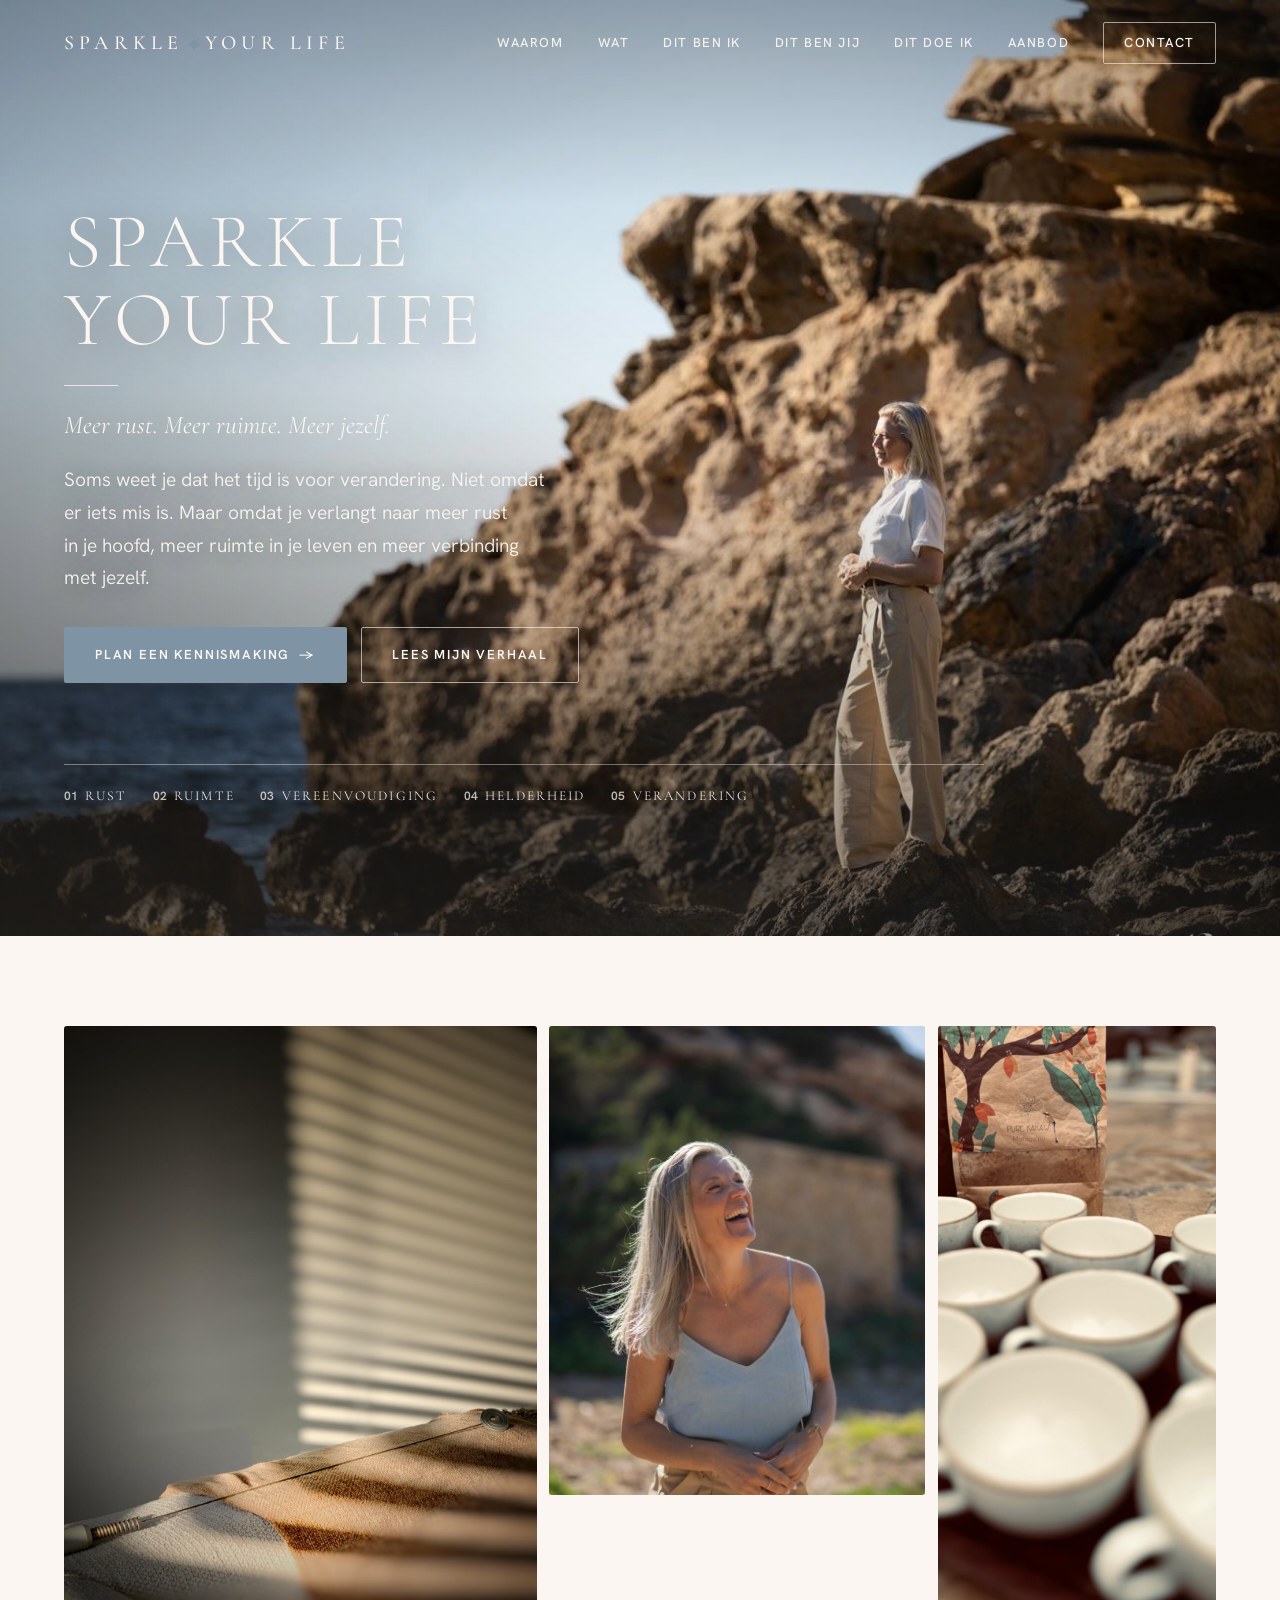
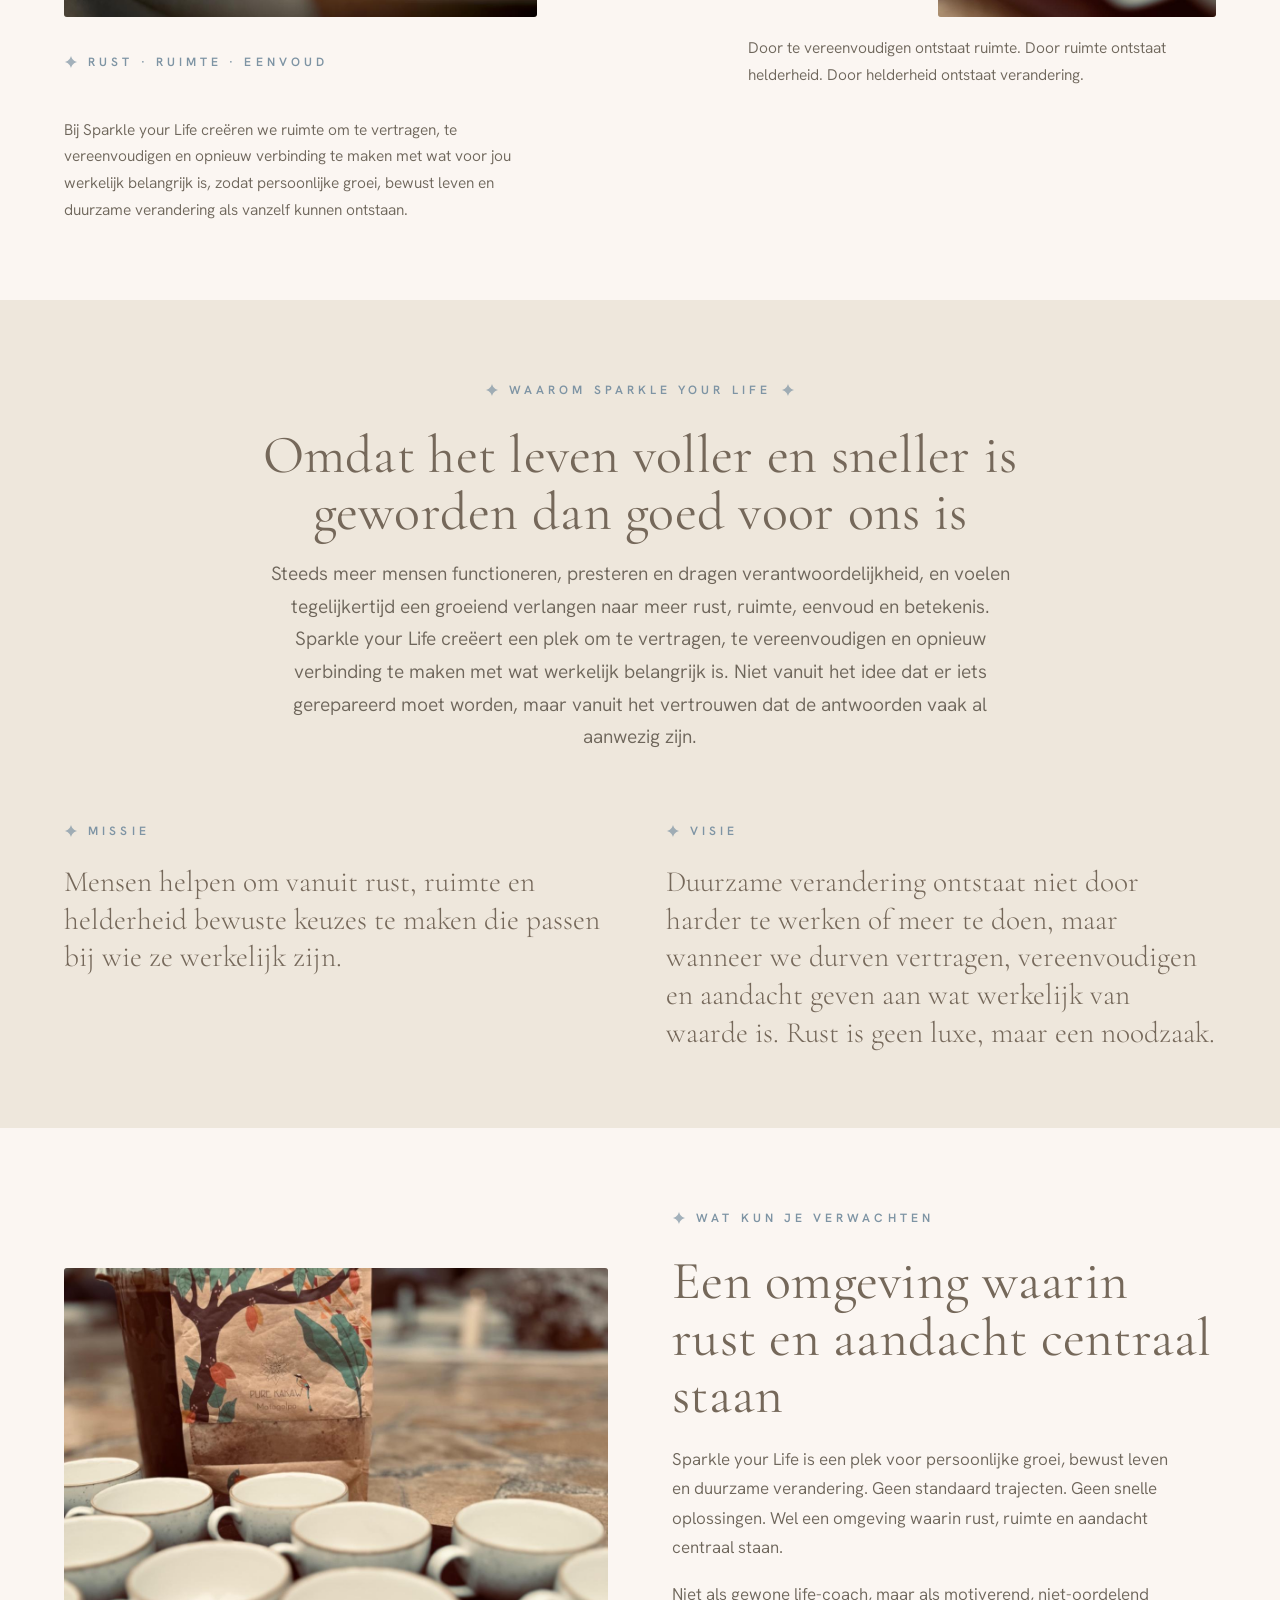
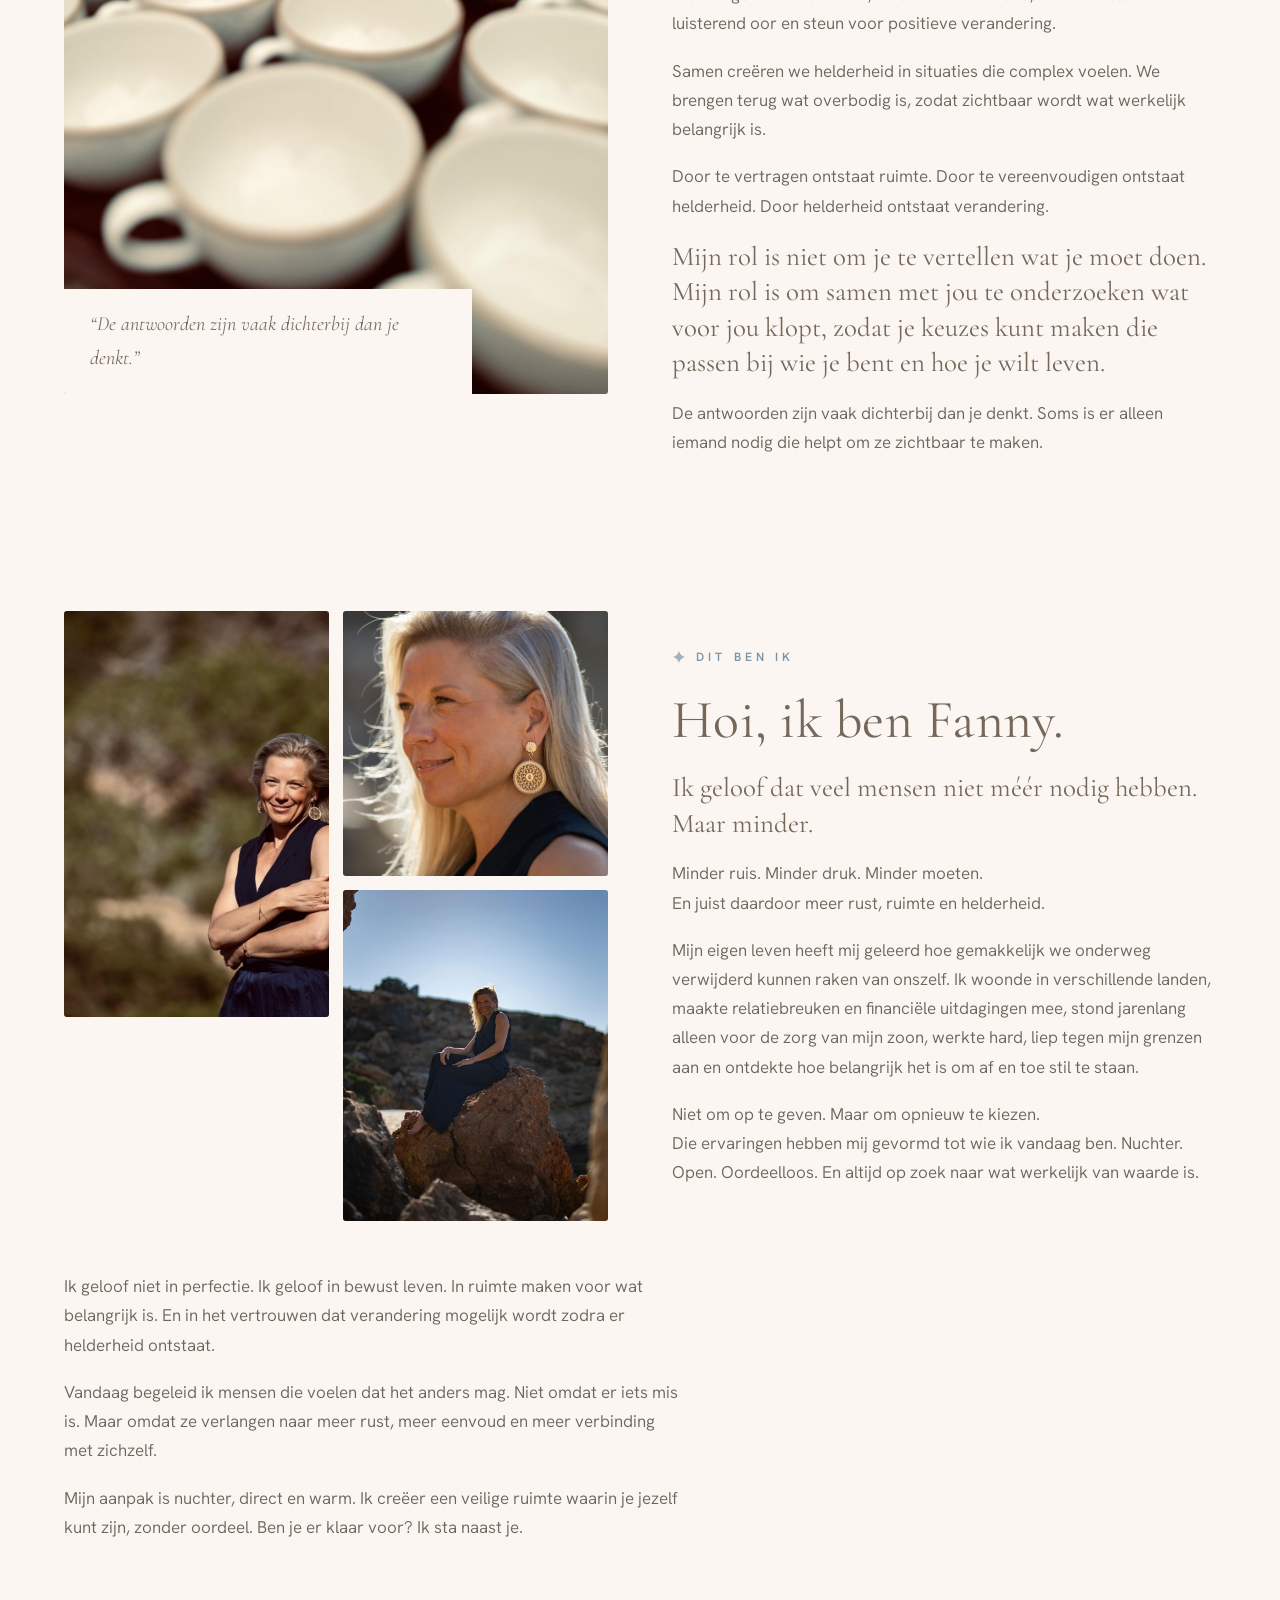
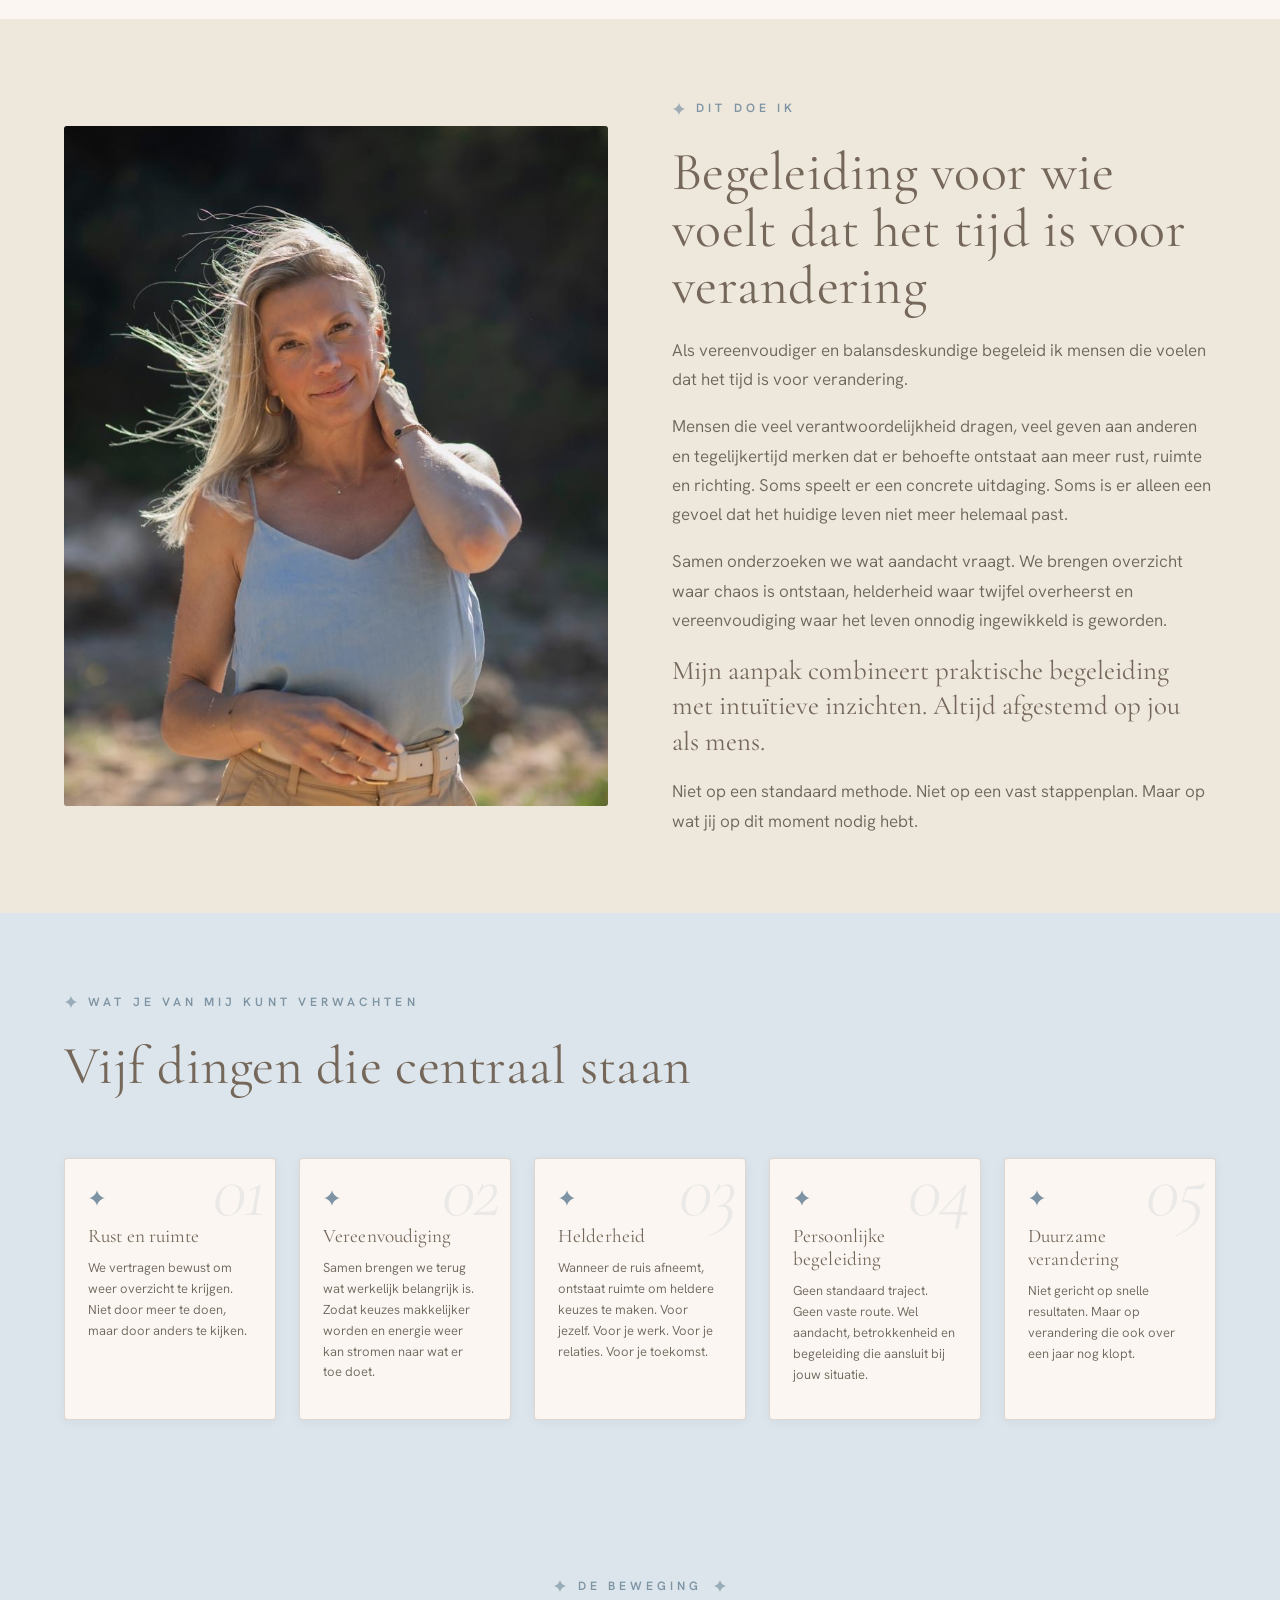
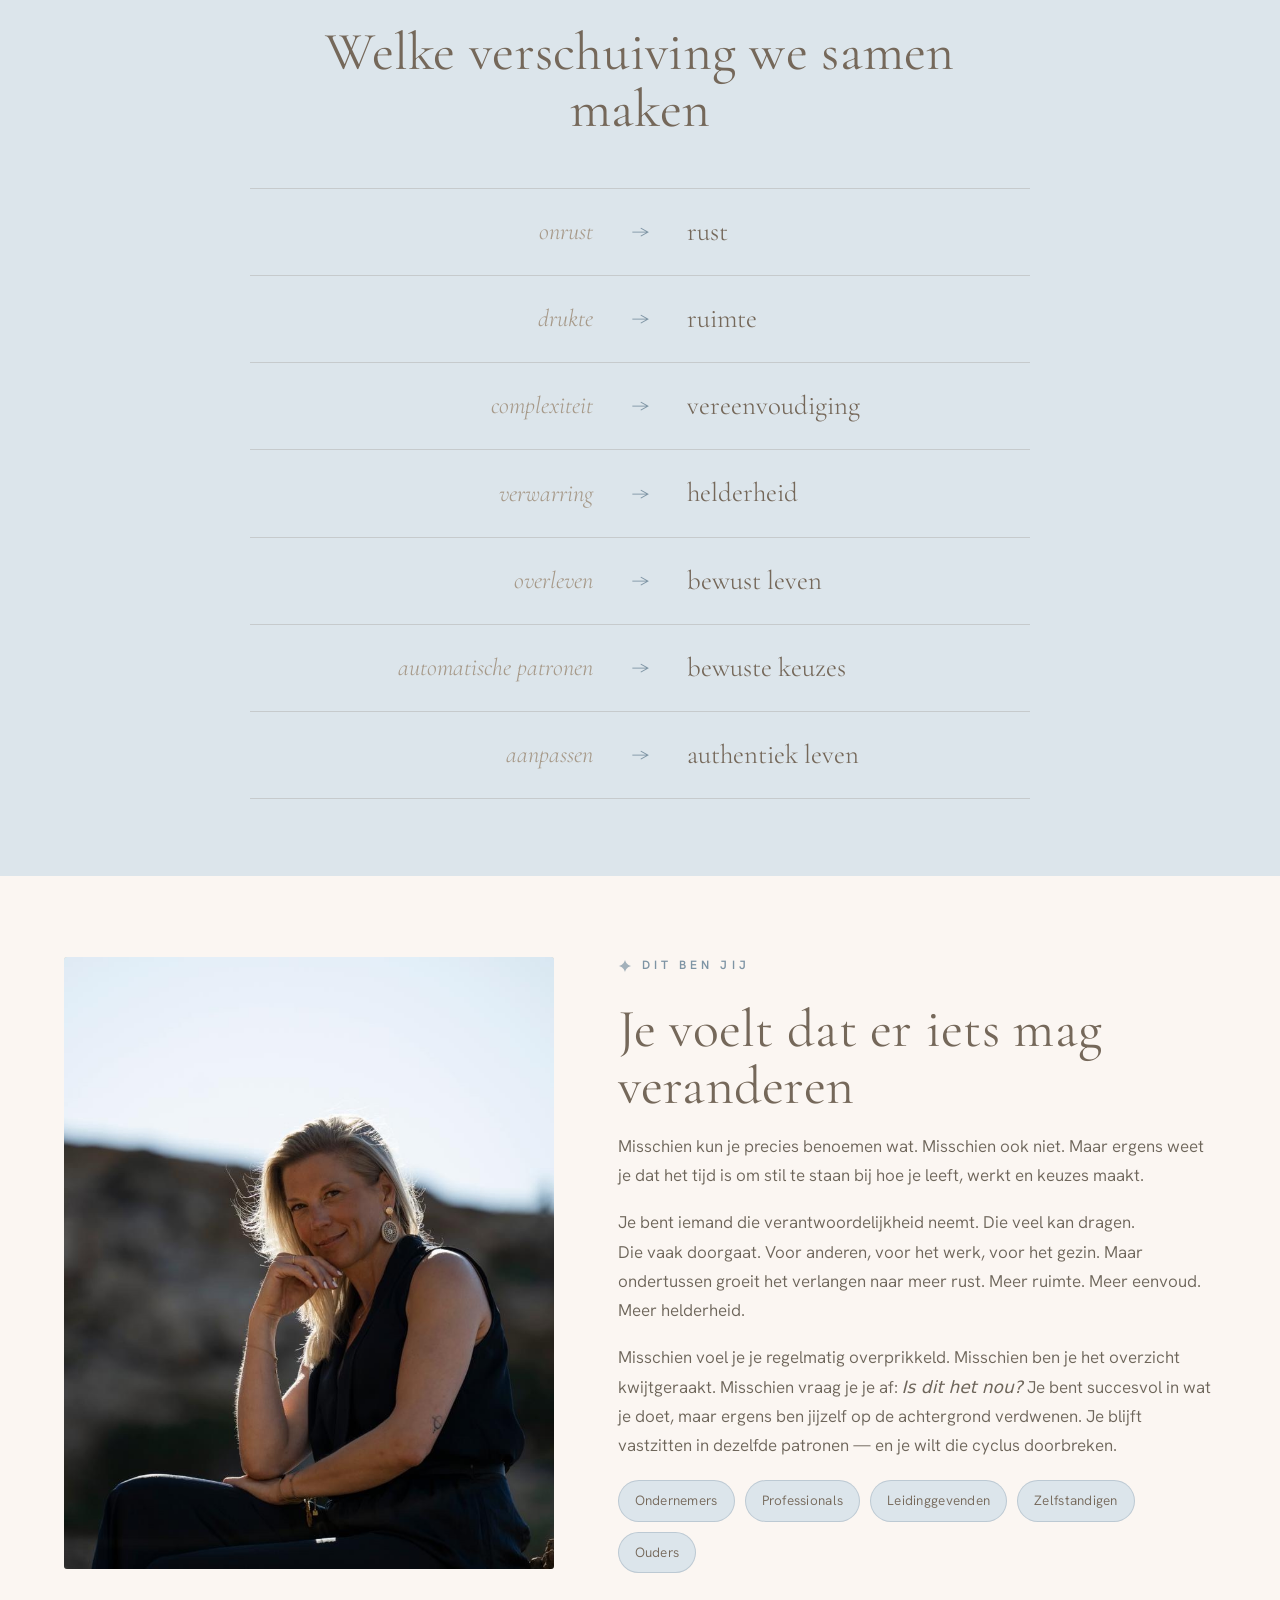
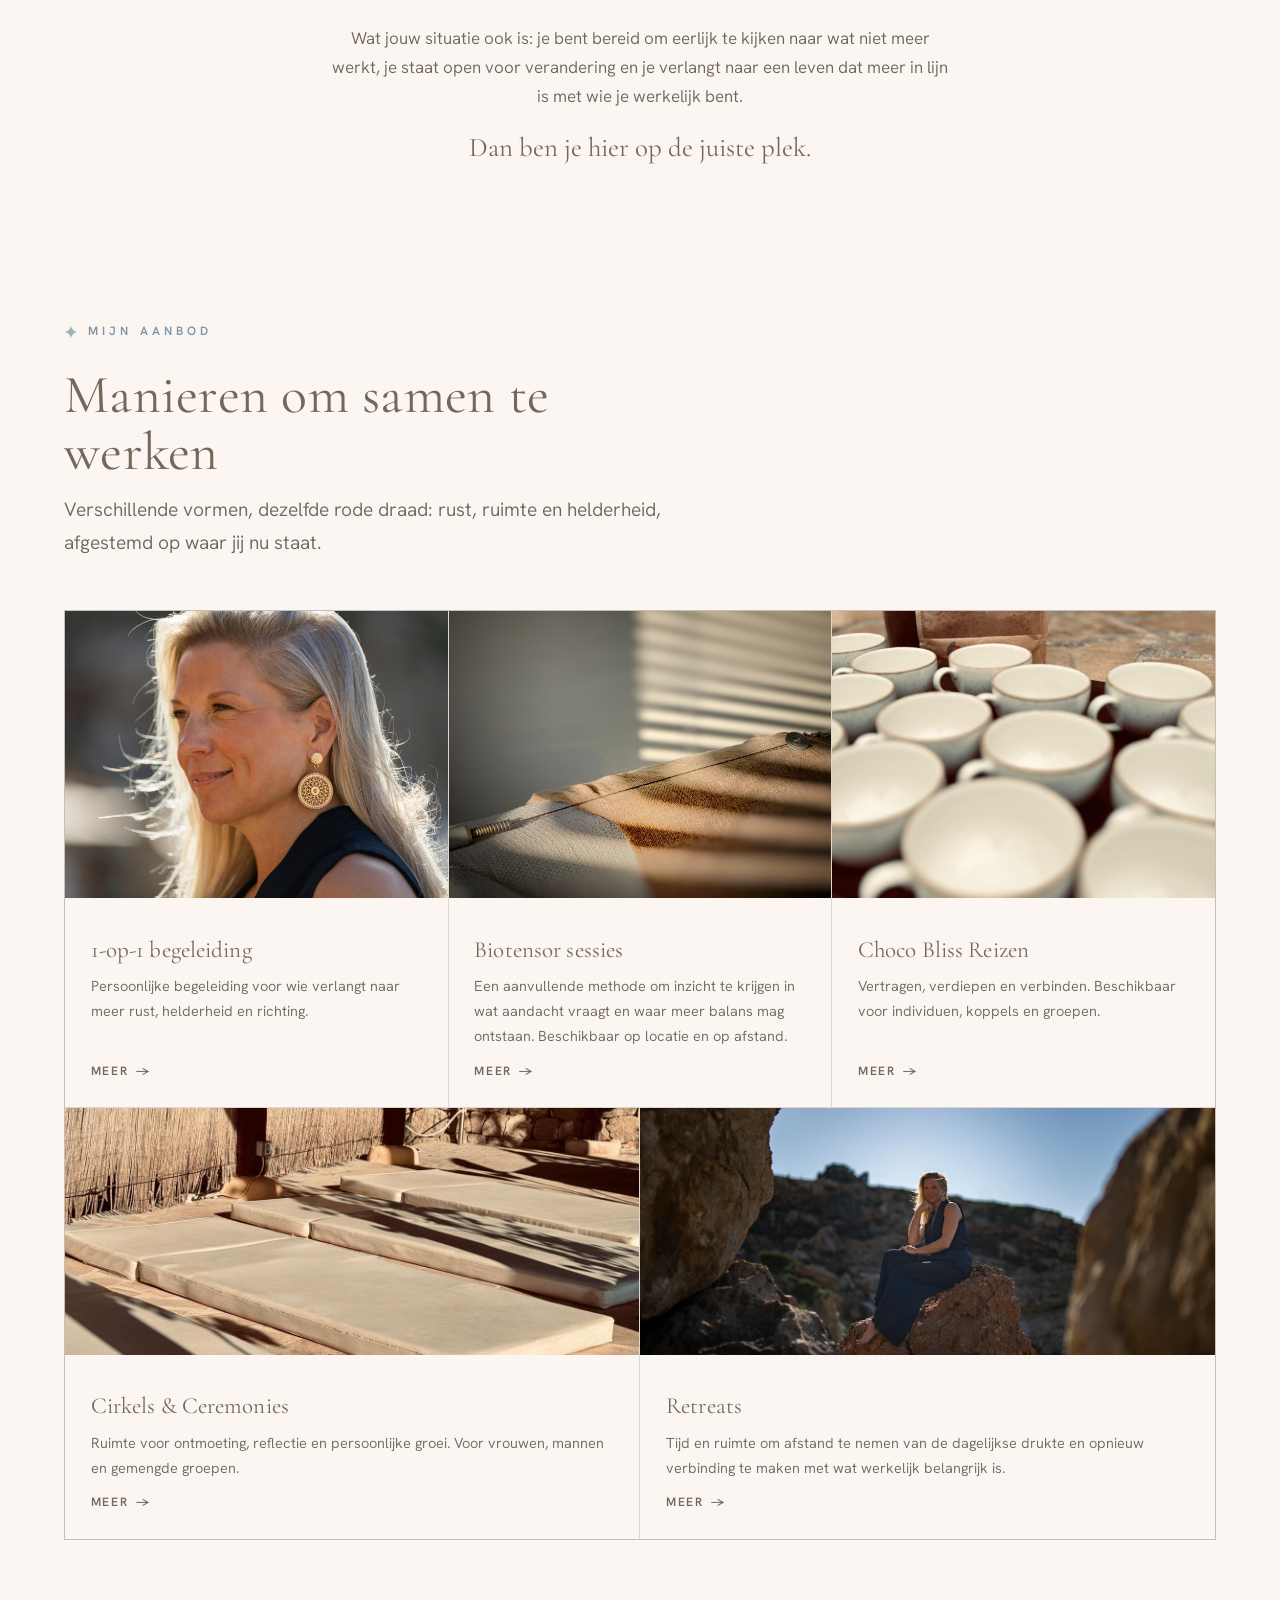
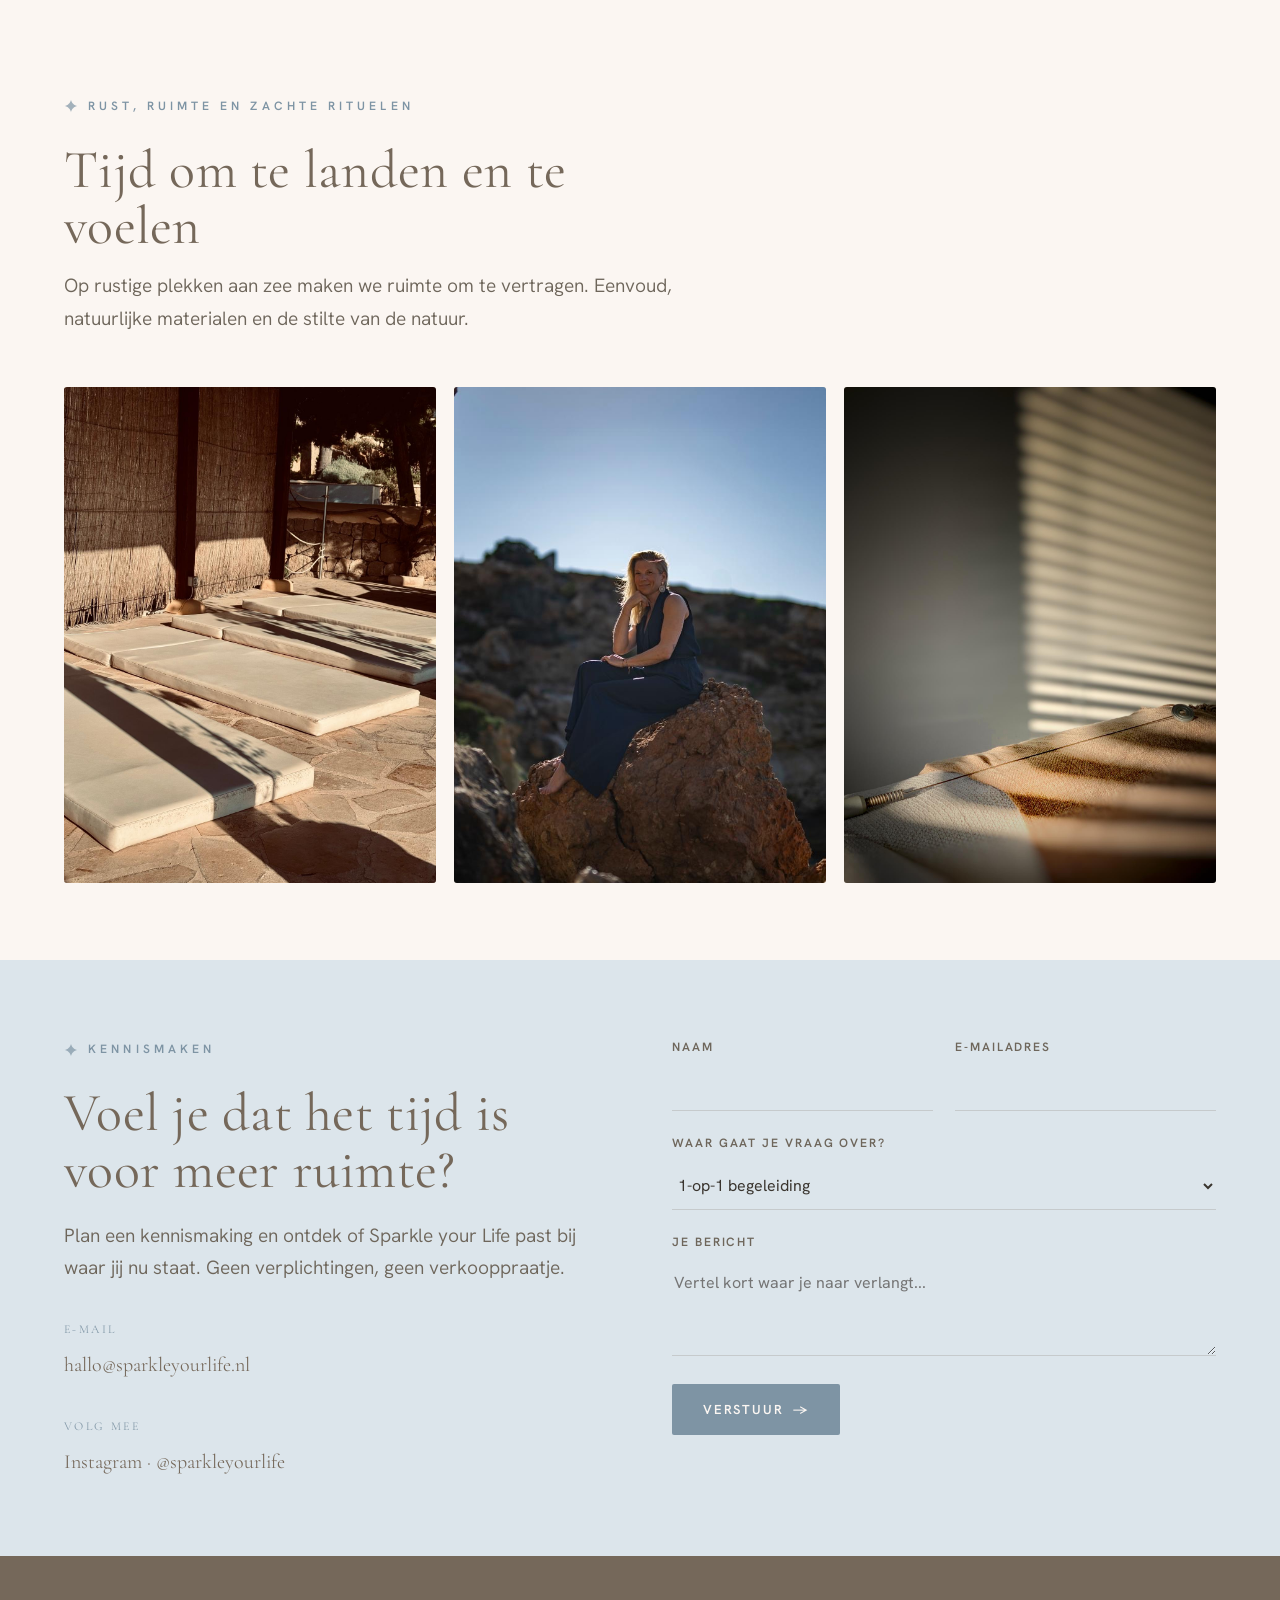
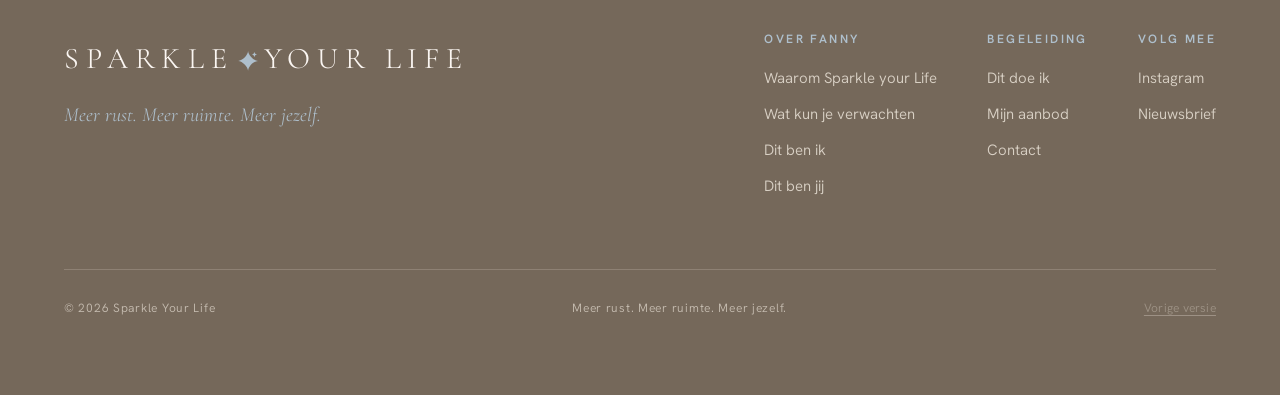
==== commit 7bee057f: "Voeg 4 ontbrekende contentelementen toe zonder structuur te wijzigen - #wat: 'niet als gewone life-c" ====
--- a/index.html
+++ b/index.html
@@ -300,6 +300,7 @@
         <h2 class="h2" style="margin:18px 0 22px">Een omgeving waarin rust en aandacht centraal staan</h2>
         <div class="prose">
           <p>Sparkle your Life is een plek voor persoonlijke groei, bewust leven en duurzame verandering. Geen standaard trajecten. Geen snelle oplossingen. Wel een omgeving waarin rust, ruimte en aandacht centraal staan.</p>
+          <p>Niet als gewone life-coach, maar als motiverend, niet-oordelend luisterend oor en steun voor positieve verandering.</p>
           <p>Samen creëren we helderheid in situaties die complex voelen. We brengen terug wat overbodig is, zodat zichtbaar wordt wat werkelijk belangrijk is.</p>
           <p>Door te vertragen ontstaat ruimte. Door te vereenvoudigen ontstaat helderheid. Door helderheid ontstaat verandering.</p>
           <p class="big">Mijn rol is niet om je te vertellen wat je moet doen. Mijn rol is om samen met jou te onderzoeken wat voor jou klopt, zodat je keuzes kunt maken die passen bij wie je bent en hoe je wilt leven.</p>
@@ -334,6 +335,7 @@
     <div class="prose reveal" style="margin-top:clamp(40px,4vw,60px)">
       <p>Ik geloof niet in perfectie. Ik geloof in bewust leven. In ruimte maken voor wat belangrijk is. En in het vertrouwen dat verandering mogelijk wordt zodra er helderheid ontstaat.</p>
       <p>Vandaag begeleid ik mensen die voelen dat het anders mag. Niet omdat er iets mis is. Maar omdat ze verlangen naar meer rust, meer eenvoud en meer verbinding met zichzelf.</p>
+      <p>Mijn aanpak is nuchter, direct en warm. Ik creëer een veilige ruimte waarin je jezelf kunt zijn, zonder oordeel. Ben je er klaar voor? Ik sta naast je.</p>
     </div>
   </div>
 </section>
@@ -347,7 +349,7 @@
         <span class="kicker">Dit doe ik</span>
         <h2 class="h2" style="margin:18px 0 22px">Begeleiding voor wie voelt dat het tijd is voor verandering</h2>
         <div class="prose">
-          <p>Ik begeleid mensen die voelen dat het tijd is voor verandering.</p>
+          <p>Als vereenvoudiger en balansdeskundige begeleid ik mensen die voelen dat het tijd is voor verandering.</p>
           <p>Mensen die veel verantwoordelijkheid dragen, veel geven aan anderen en tegelijkertijd merken dat er behoefte ontstaat aan meer rust, ruimte en richting. Soms speelt er een concrete uitdaging. Soms is er alleen een gevoel dat het huidige leven niet meer helemaal past.</p>
           <p>Samen onderzoeken we wat aandacht vraagt. We brengen overzicht waar chaos is ontstaan, helderheid waar twijfel overheerst en vereenvoudiging waar het leven onnodig ingewikkeld is geworden.</p>
           <p class="big">Mijn aanpak combineert praktische begeleiding met intuïtieve inzichten. Altijd afgestemd op jou als mens.</p>
@@ -405,7 +407,7 @@
         <div class="prose">
           <p>Misschien kun je precies benoemen wat. Misschien ook niet. Maar ergens weet je dat het tijd is om stil te staan bij hoe je leeft, werkt en keuzes maakt.</p>
           <p>Je bent iemand die verantwoordelijkheid neemt. Die veel kan dragen. Die vaak doorgaat. Voor anderen, voor het werk, voor het gezin. Maar ondertussen groeit het verlangen naar meer rust. Meer ruimte. Meer eenvoud. Meer helderheid.</p>
-          <p>Misschien voel je je regelmatig overprikkeld. Misschien ben je het overzicht kwijtgeraakt. Misschien ben je succesvol in wat je doet, maar mis je iets wat moeilijk onder woorden te brengen is.</p>
+          <p>Misschien voel je je regelmatig overprikkeld. Misschien ben je het overzicht kwijtgeraakt. Misschien vraag je je af: <em>Is dit het nou?</em> Je bent succesvol in wat je doet, maar ergens ben jijzelf op de achtergrond verdwenen. Je blijft vastzitten in dezelfde patronen — en je wilt die cyclus doorbreken.</p>
         </div>
         <div class="chips">
           <span>Ondernemers</span><span>Professionals</span><span>Leidinggevenden</span><span>Zelfstandigen</span><span>Ouders</span>
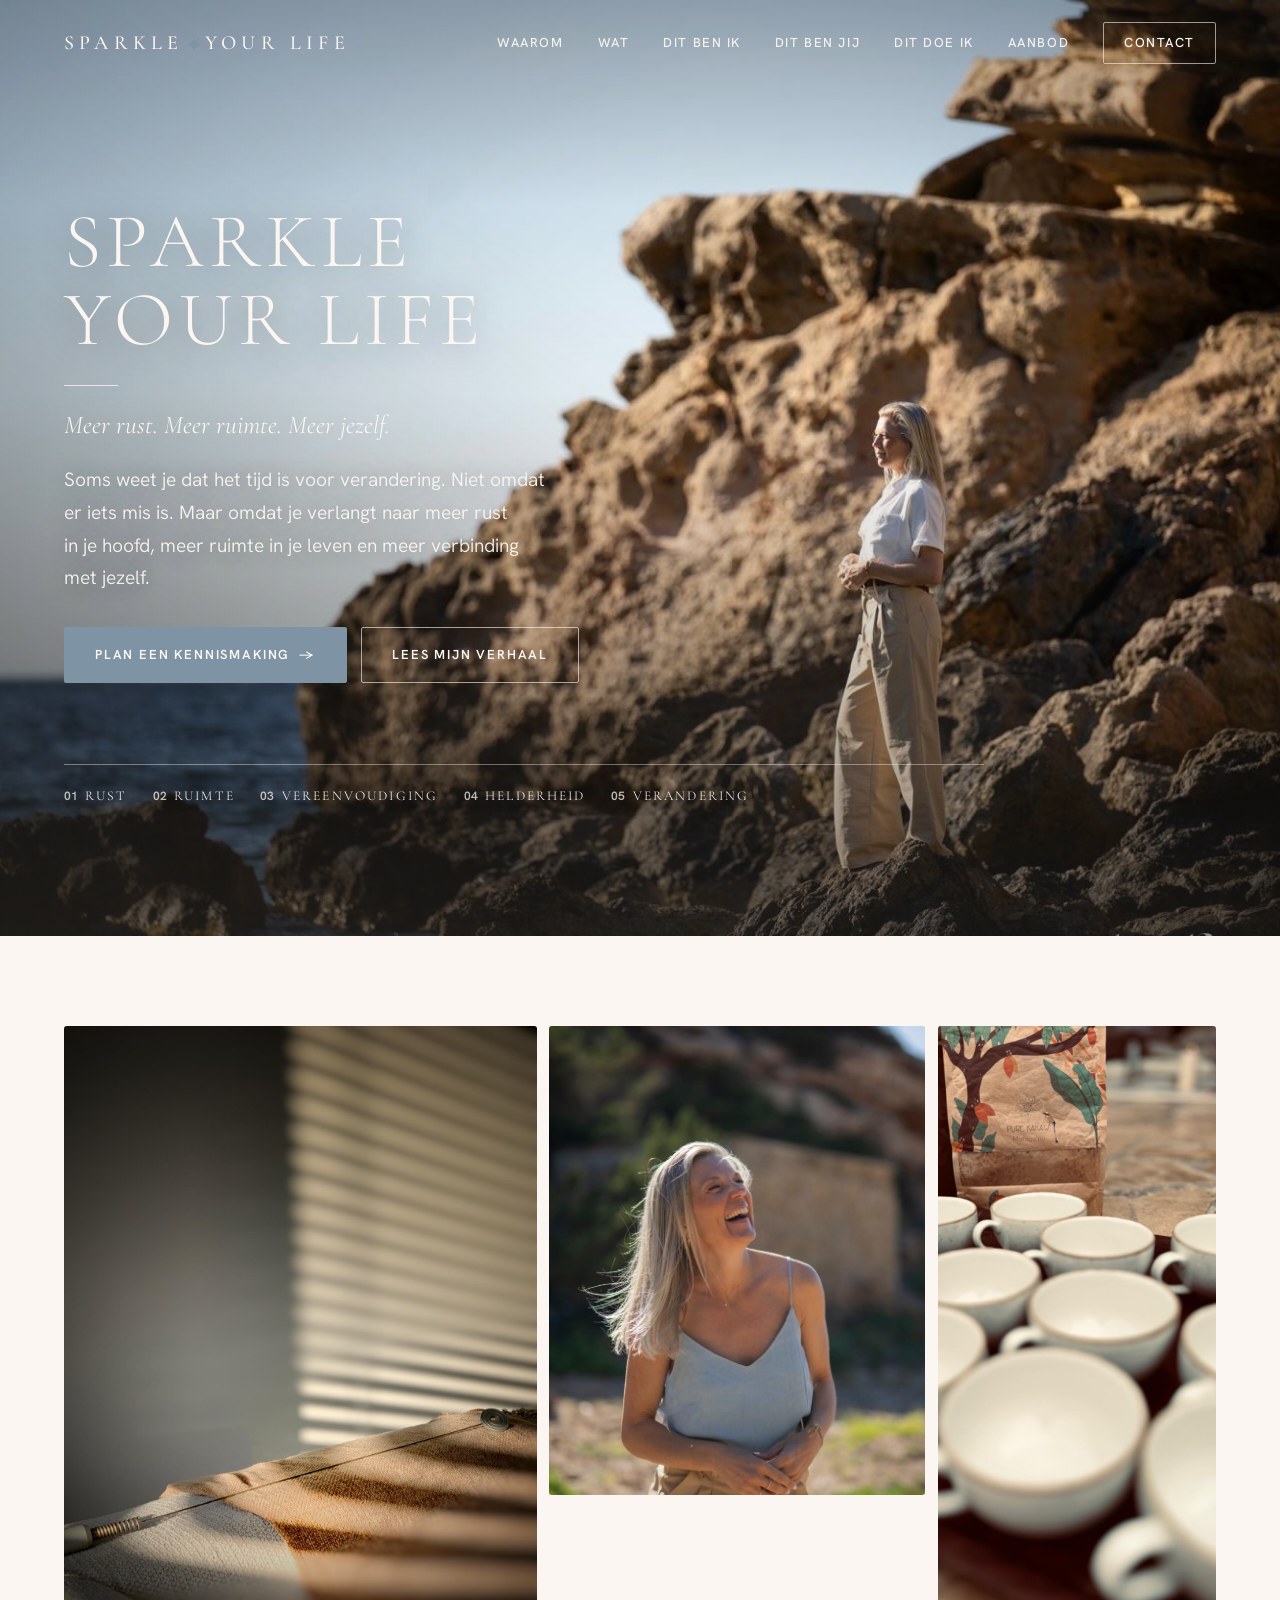
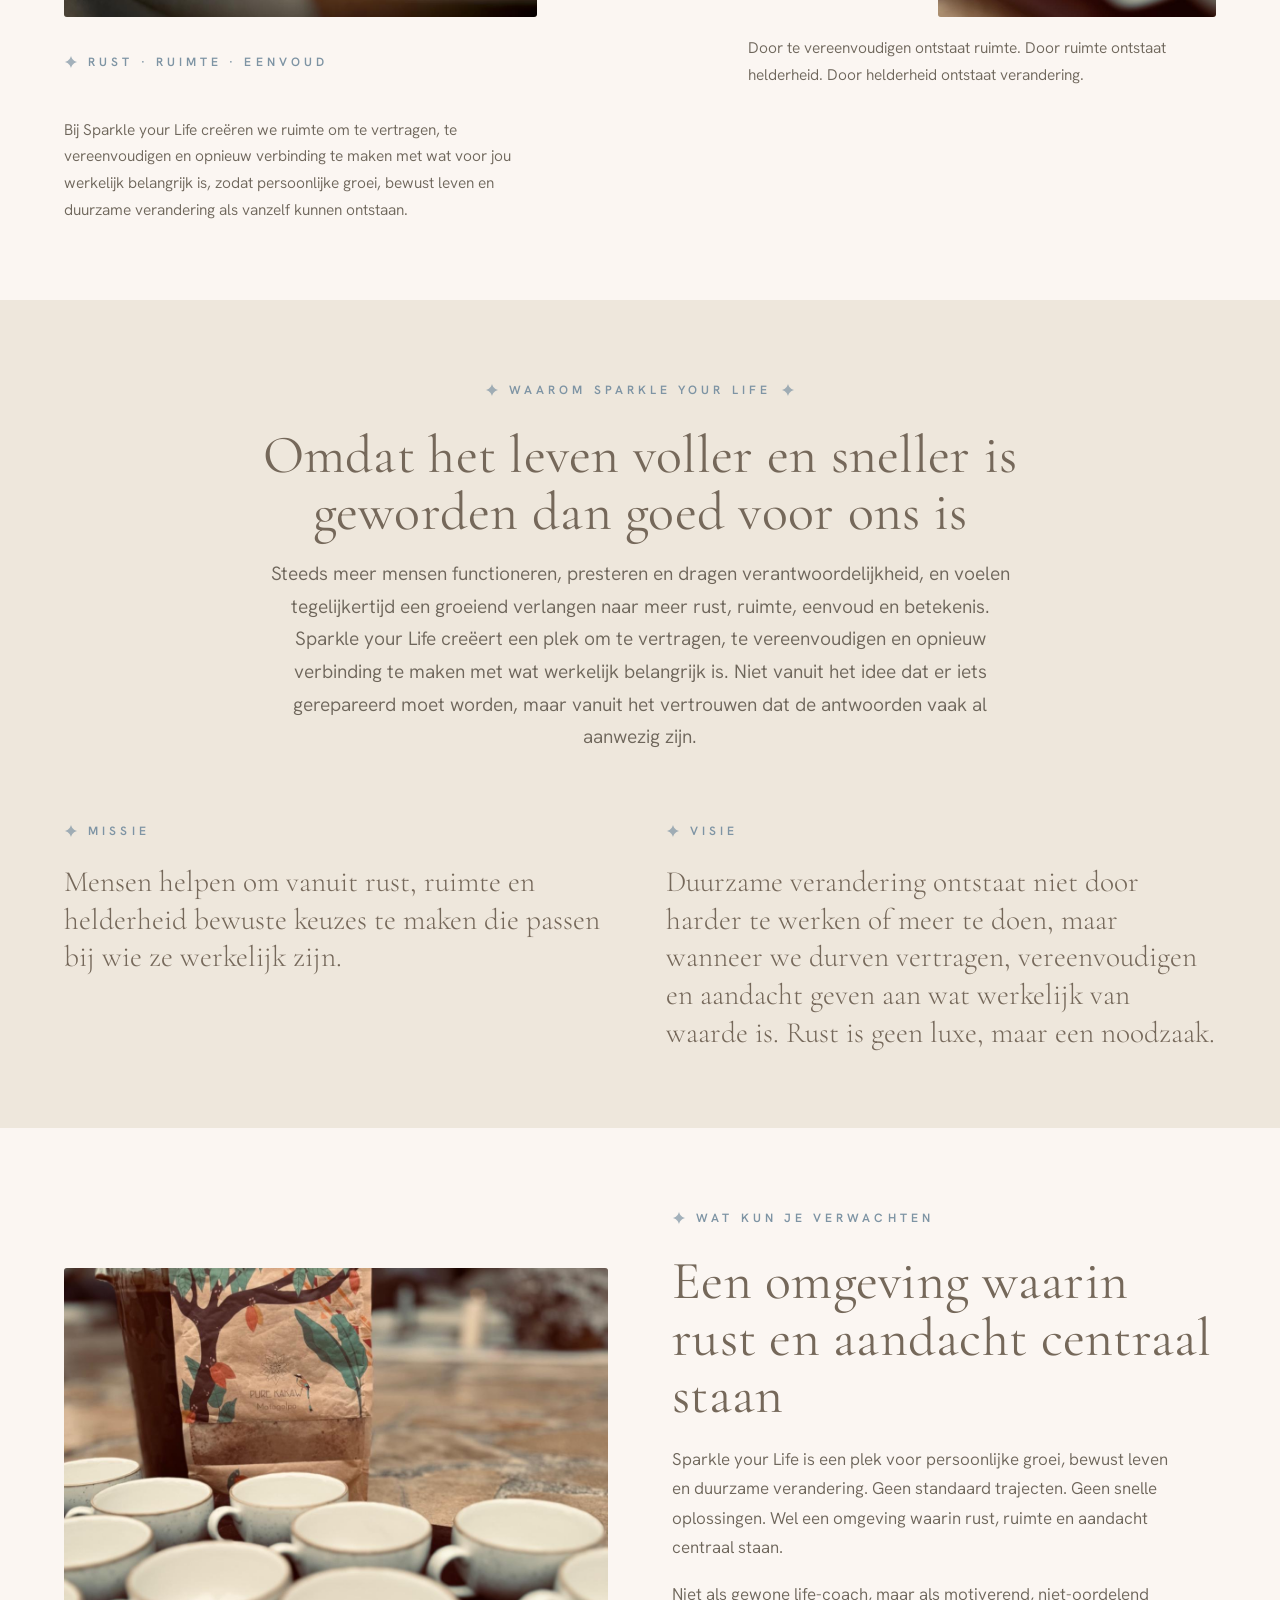
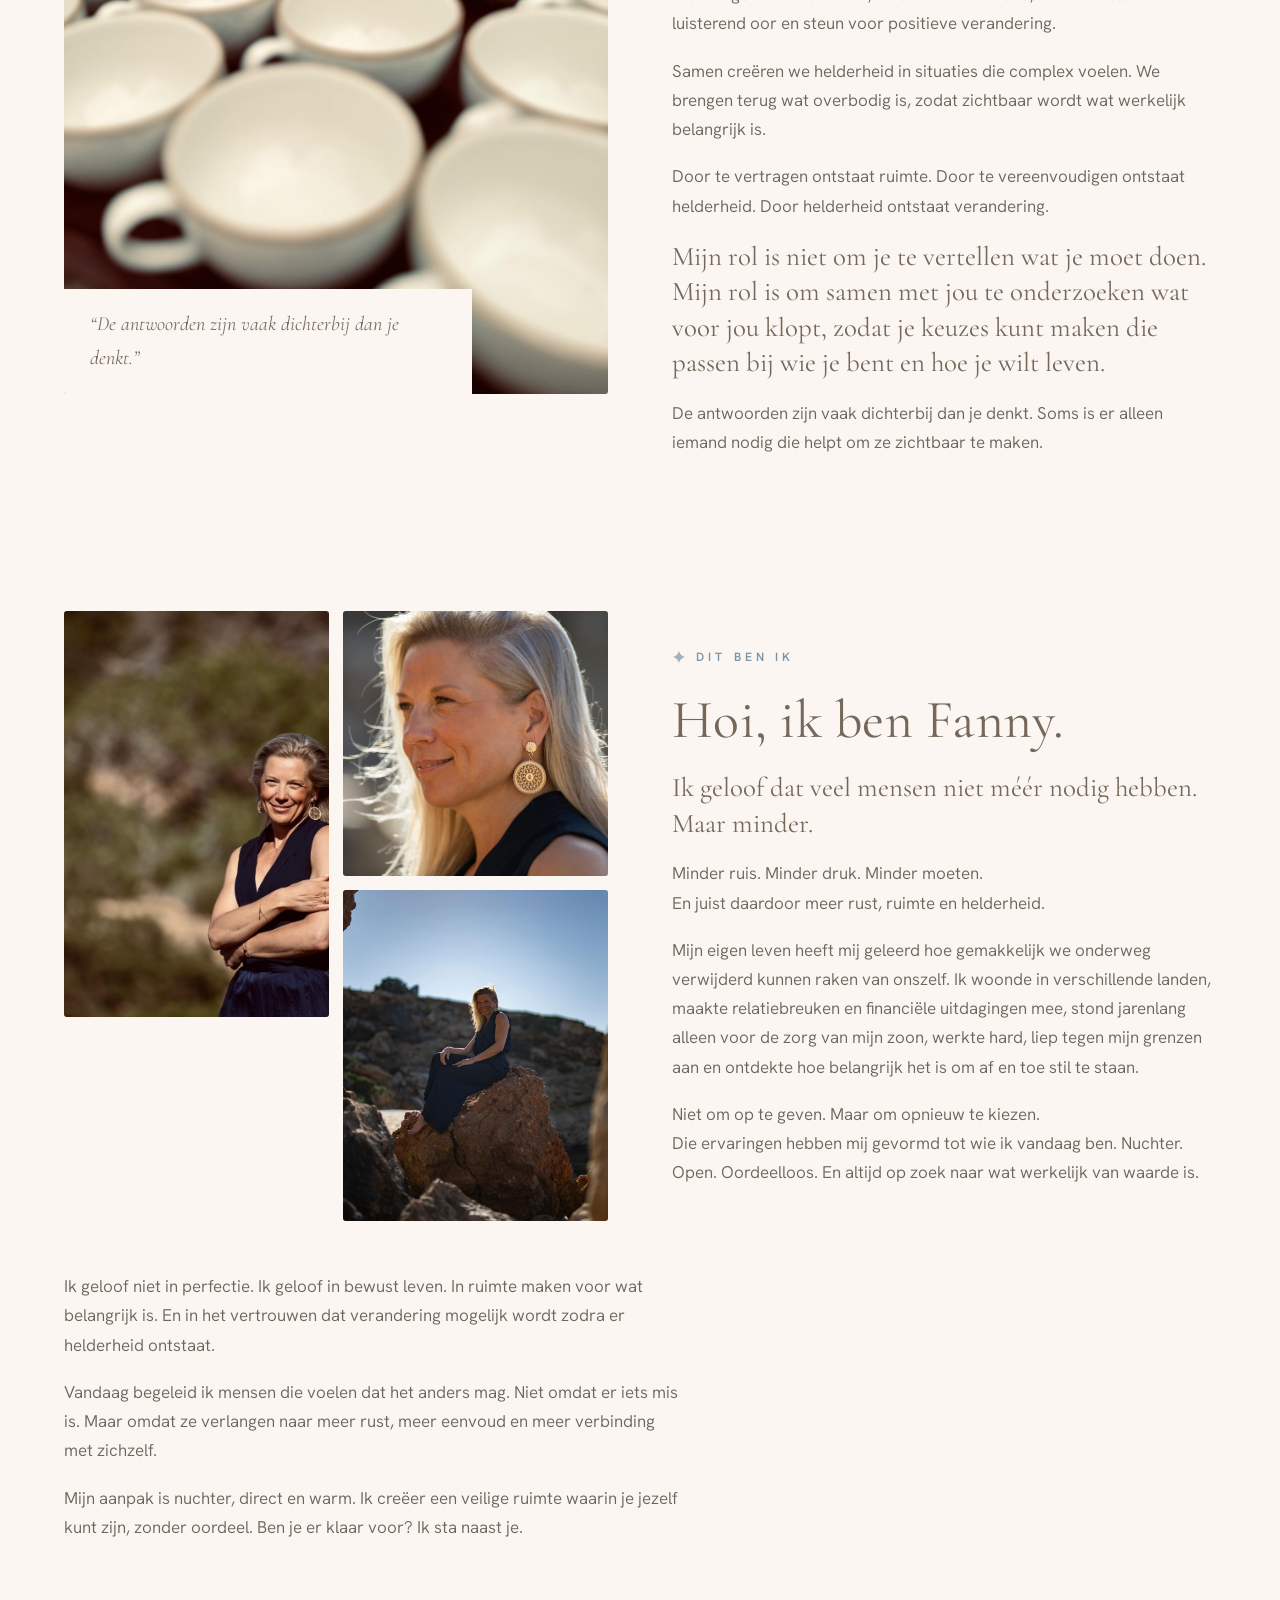
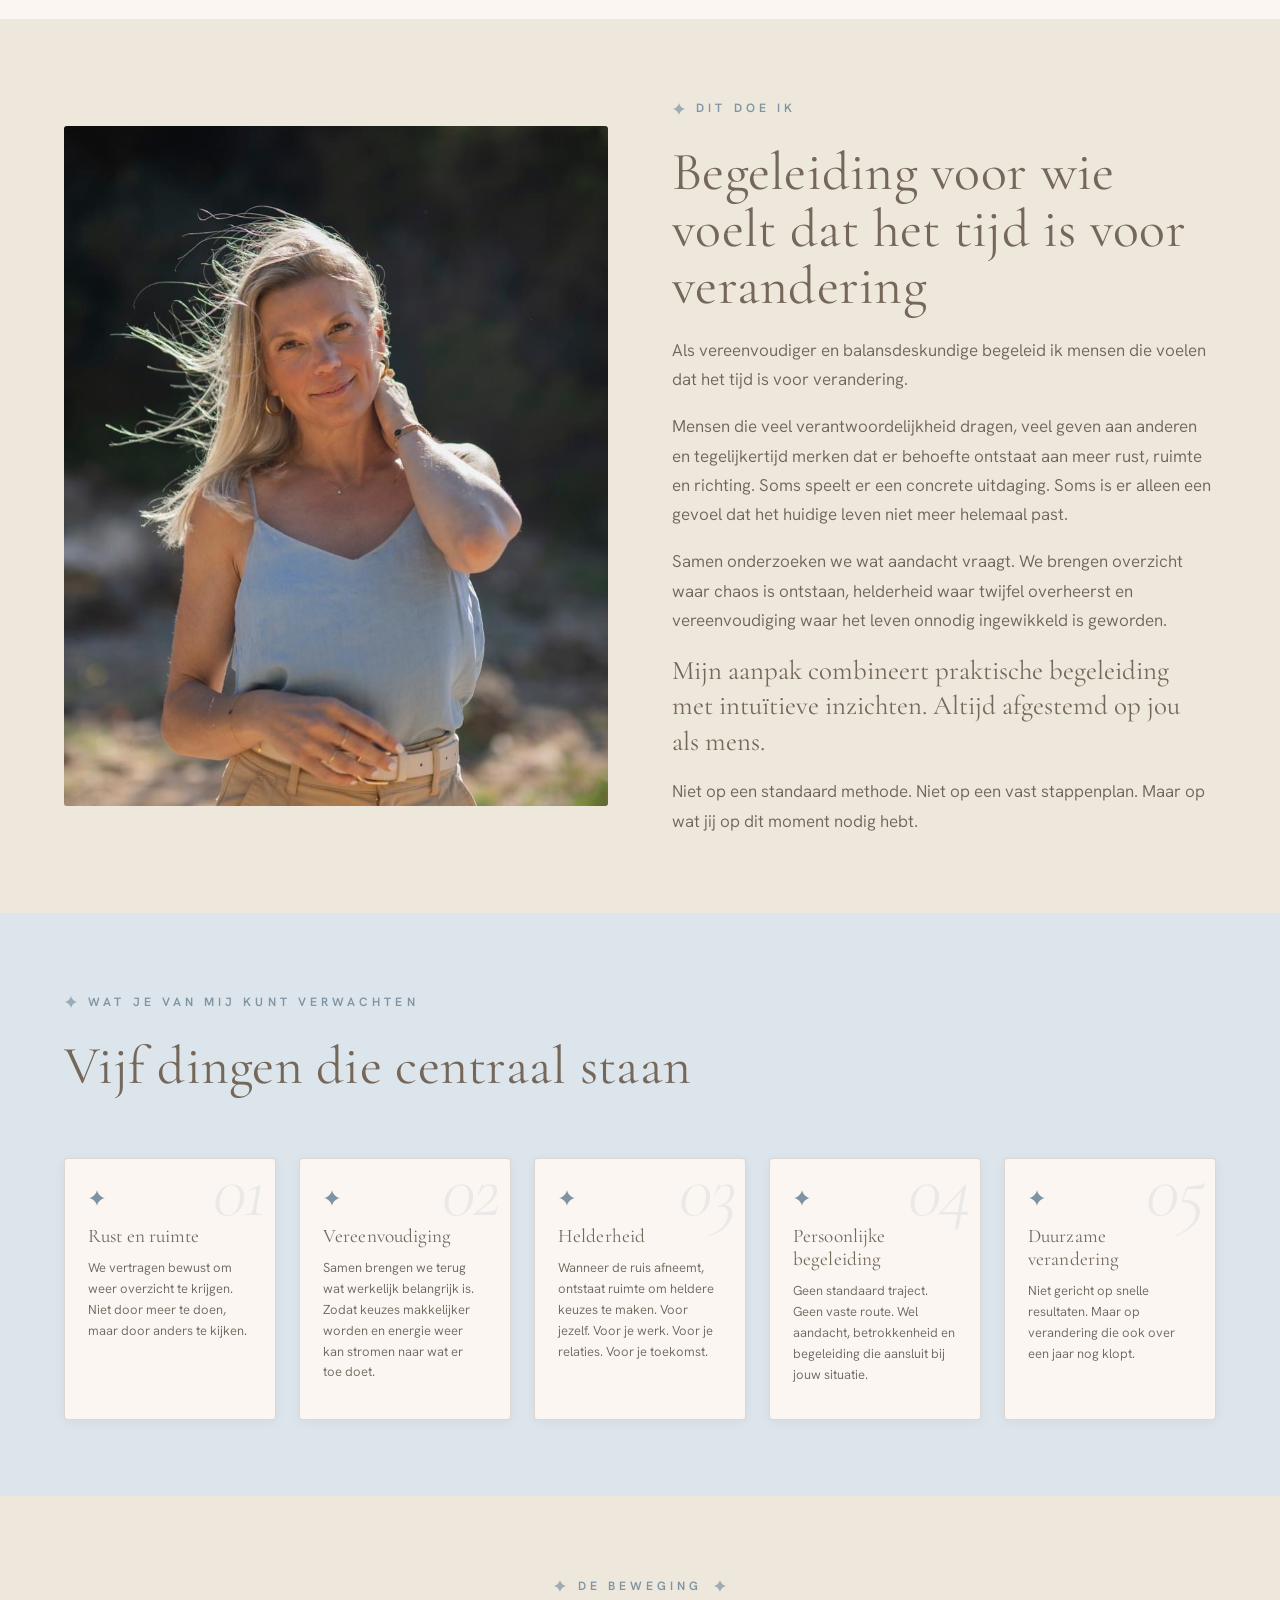
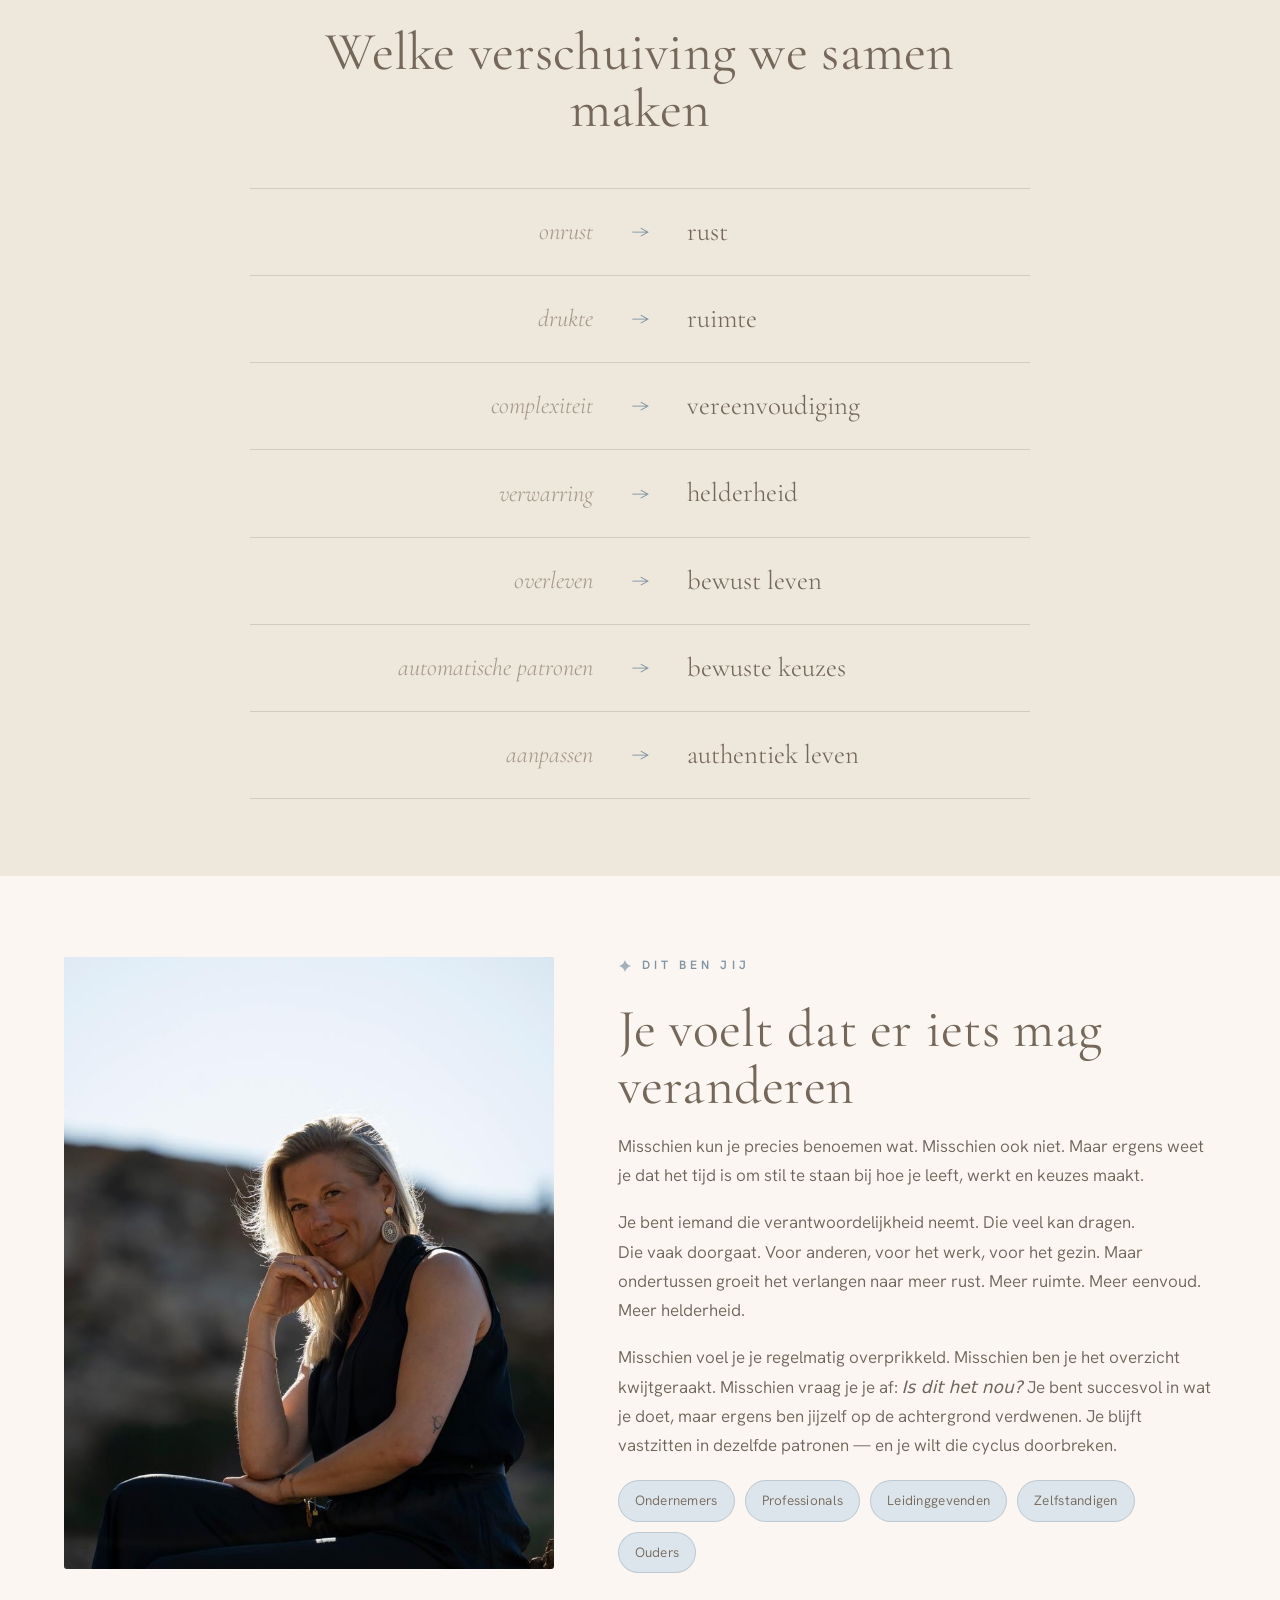
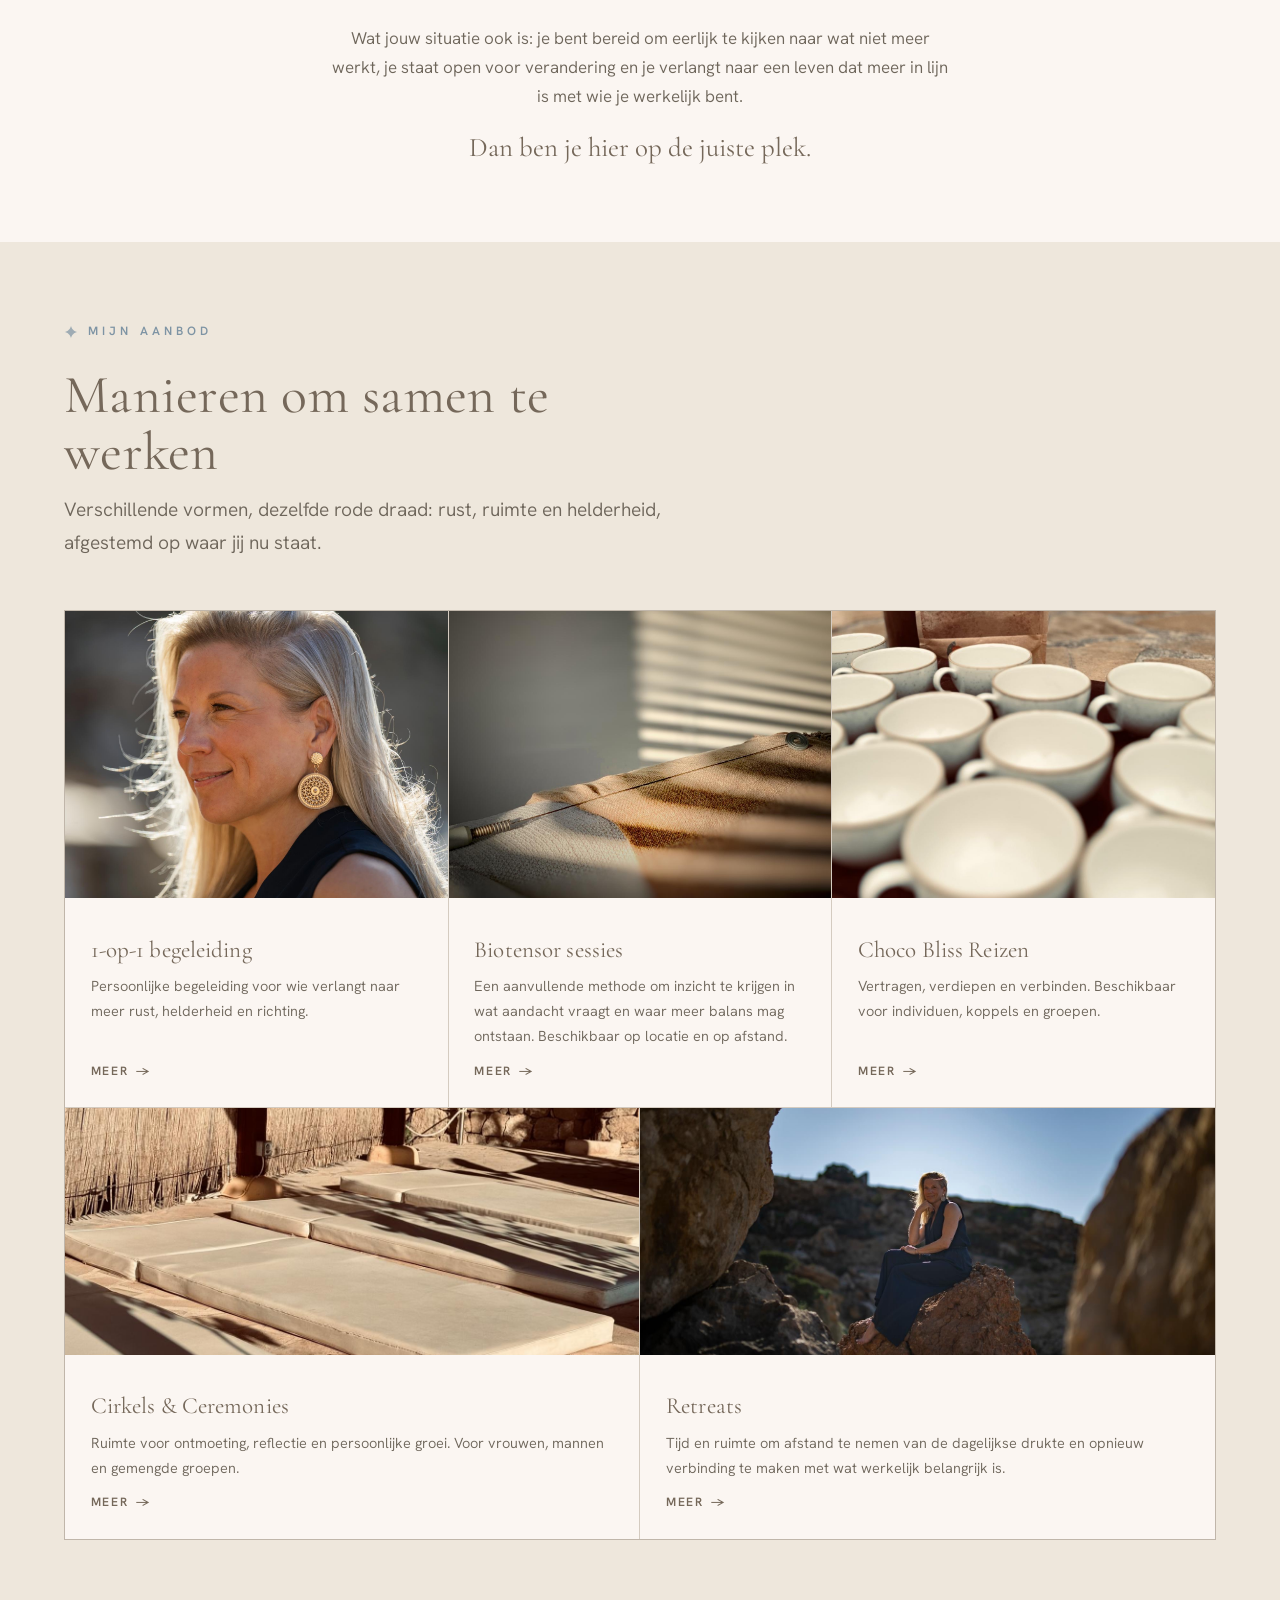
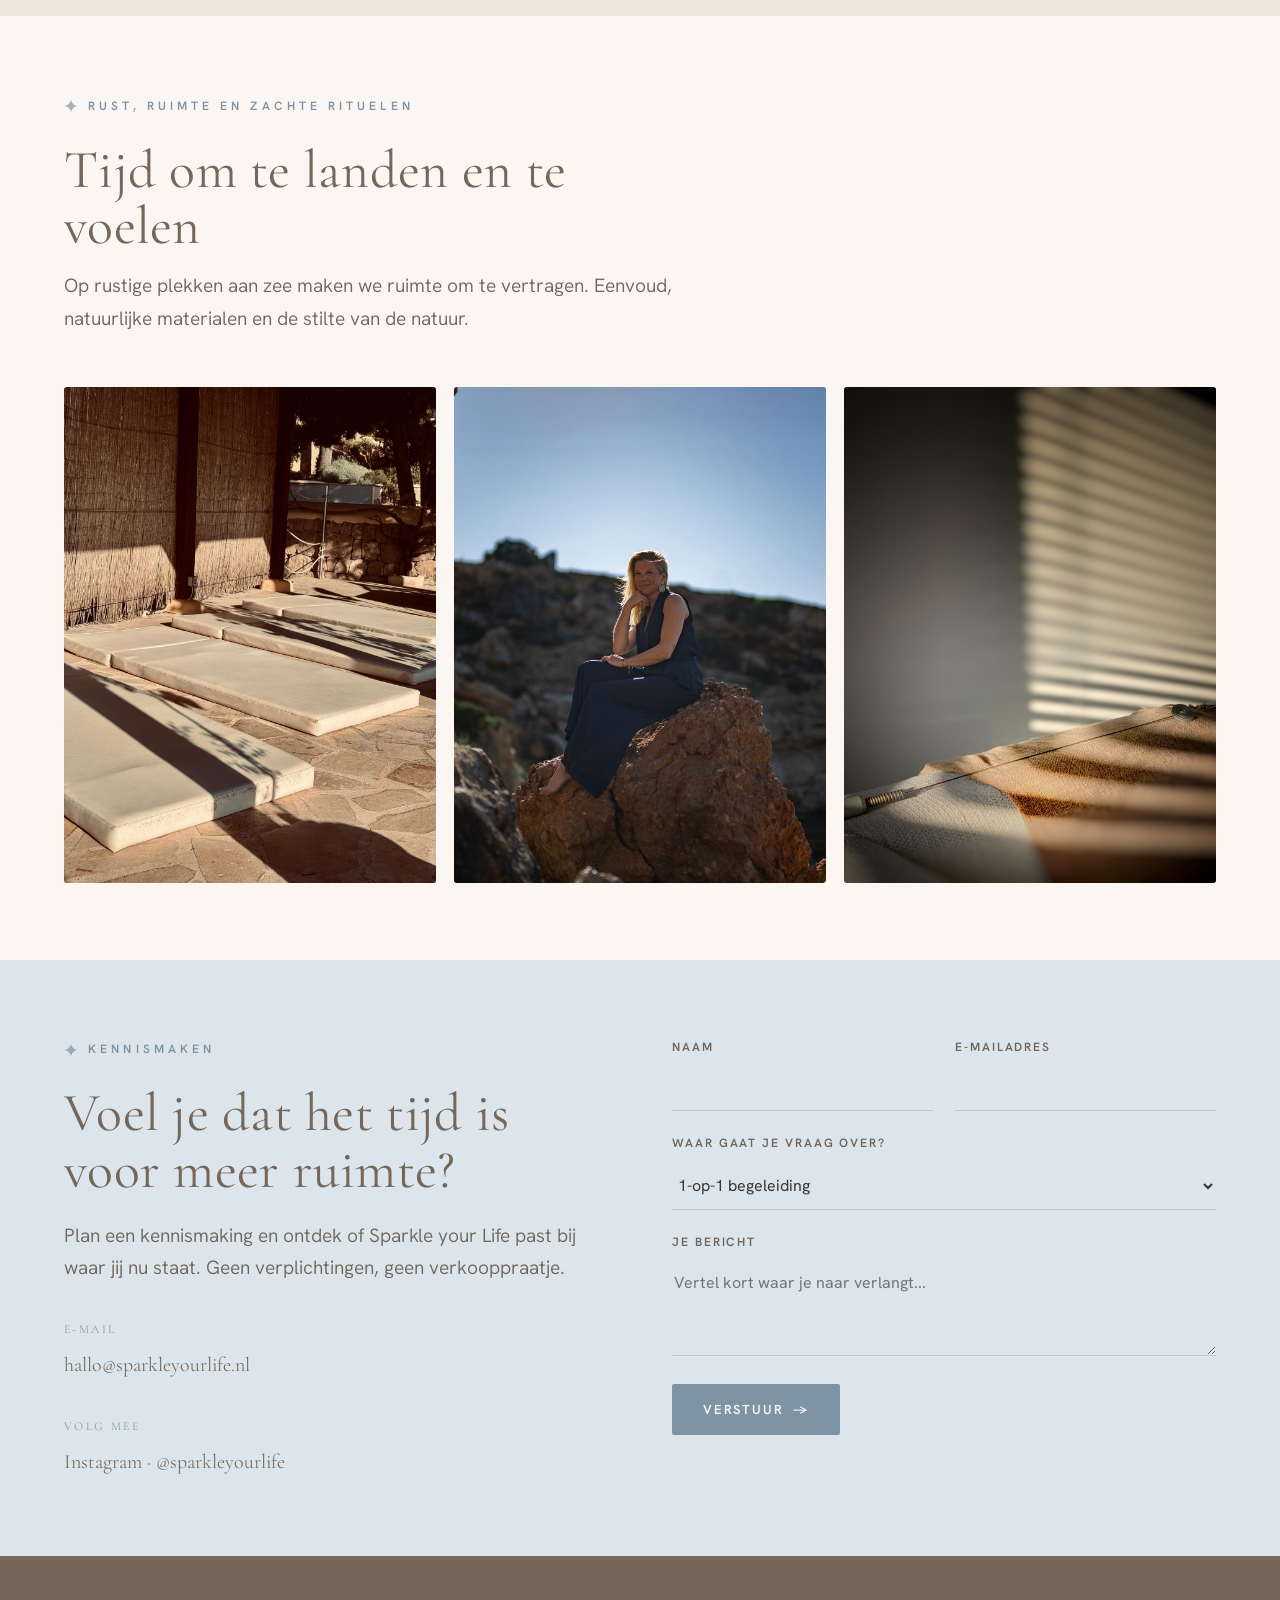
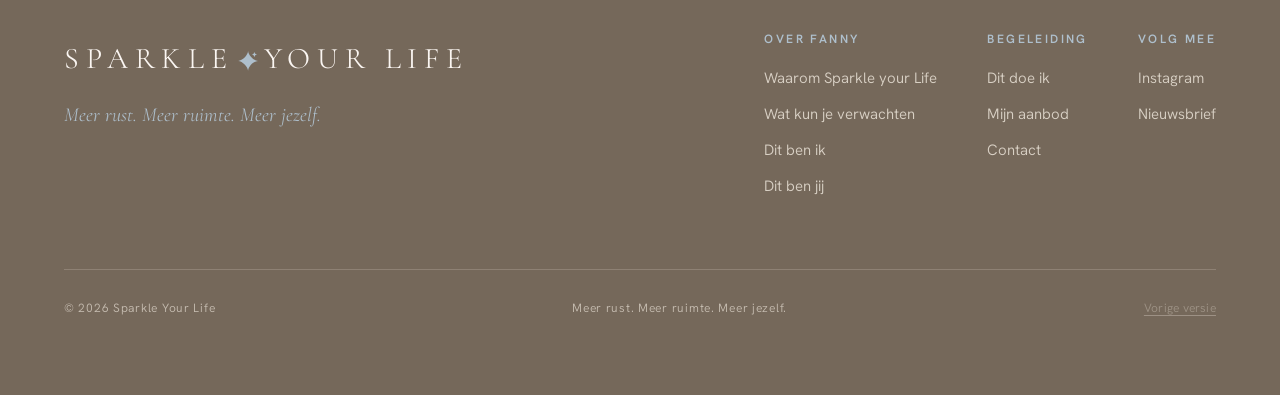
==== commit b27e9148: "Fix sectie-achtergrond ritme: bg-mist dubbel opgelost - De beweging: bg-mist → bg-limestone - Mijn a" ====
--- a/index.html
+++ b/index.html
@@ -378,7 +378,7 @@
 </section>
 
 <!-- ===================== DE BEWEGING (van → naar) ===================== -->
-<section class="bg-mist" aria-label="De beweging">
+<section class="bg-limestone" aria-label="De beweging">
   <div class="wrap">
     <div class="belofte-head reveal">
       <span class="kicker center">De beweging</span>
@@ -422,7 +422,7 @@
 </section>
 
 <!-- ===================== MIJN AANBOD ===================== -->
-<section id="aanbod" aria-label="Mijn aanbod">
+<section id="aanbod" class="bg-limestone" aria-label="Mijn aanbod">
   <div class="wrap">
     <div class="belofte-head reveal" style="text-align:left;margin:0;max-width:600px">
       <span class="kicker">Mijn aanbod</span>
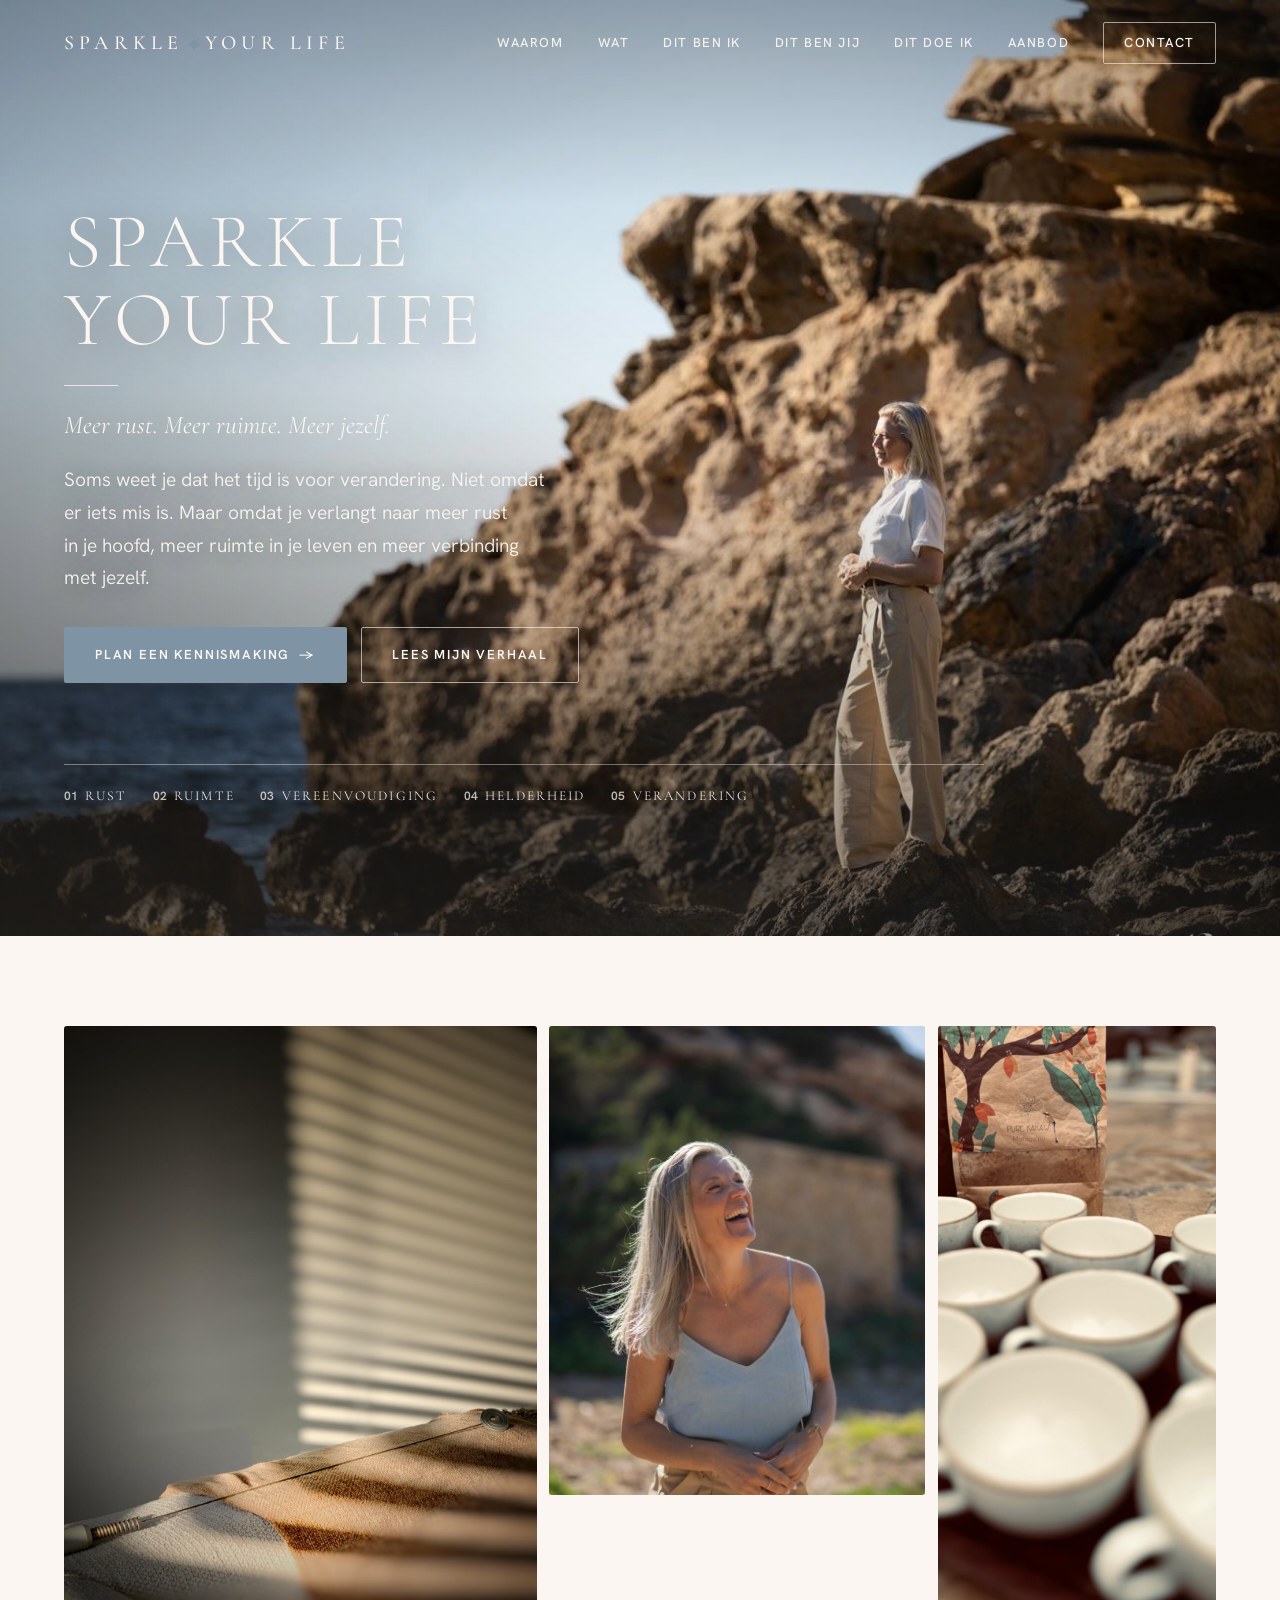
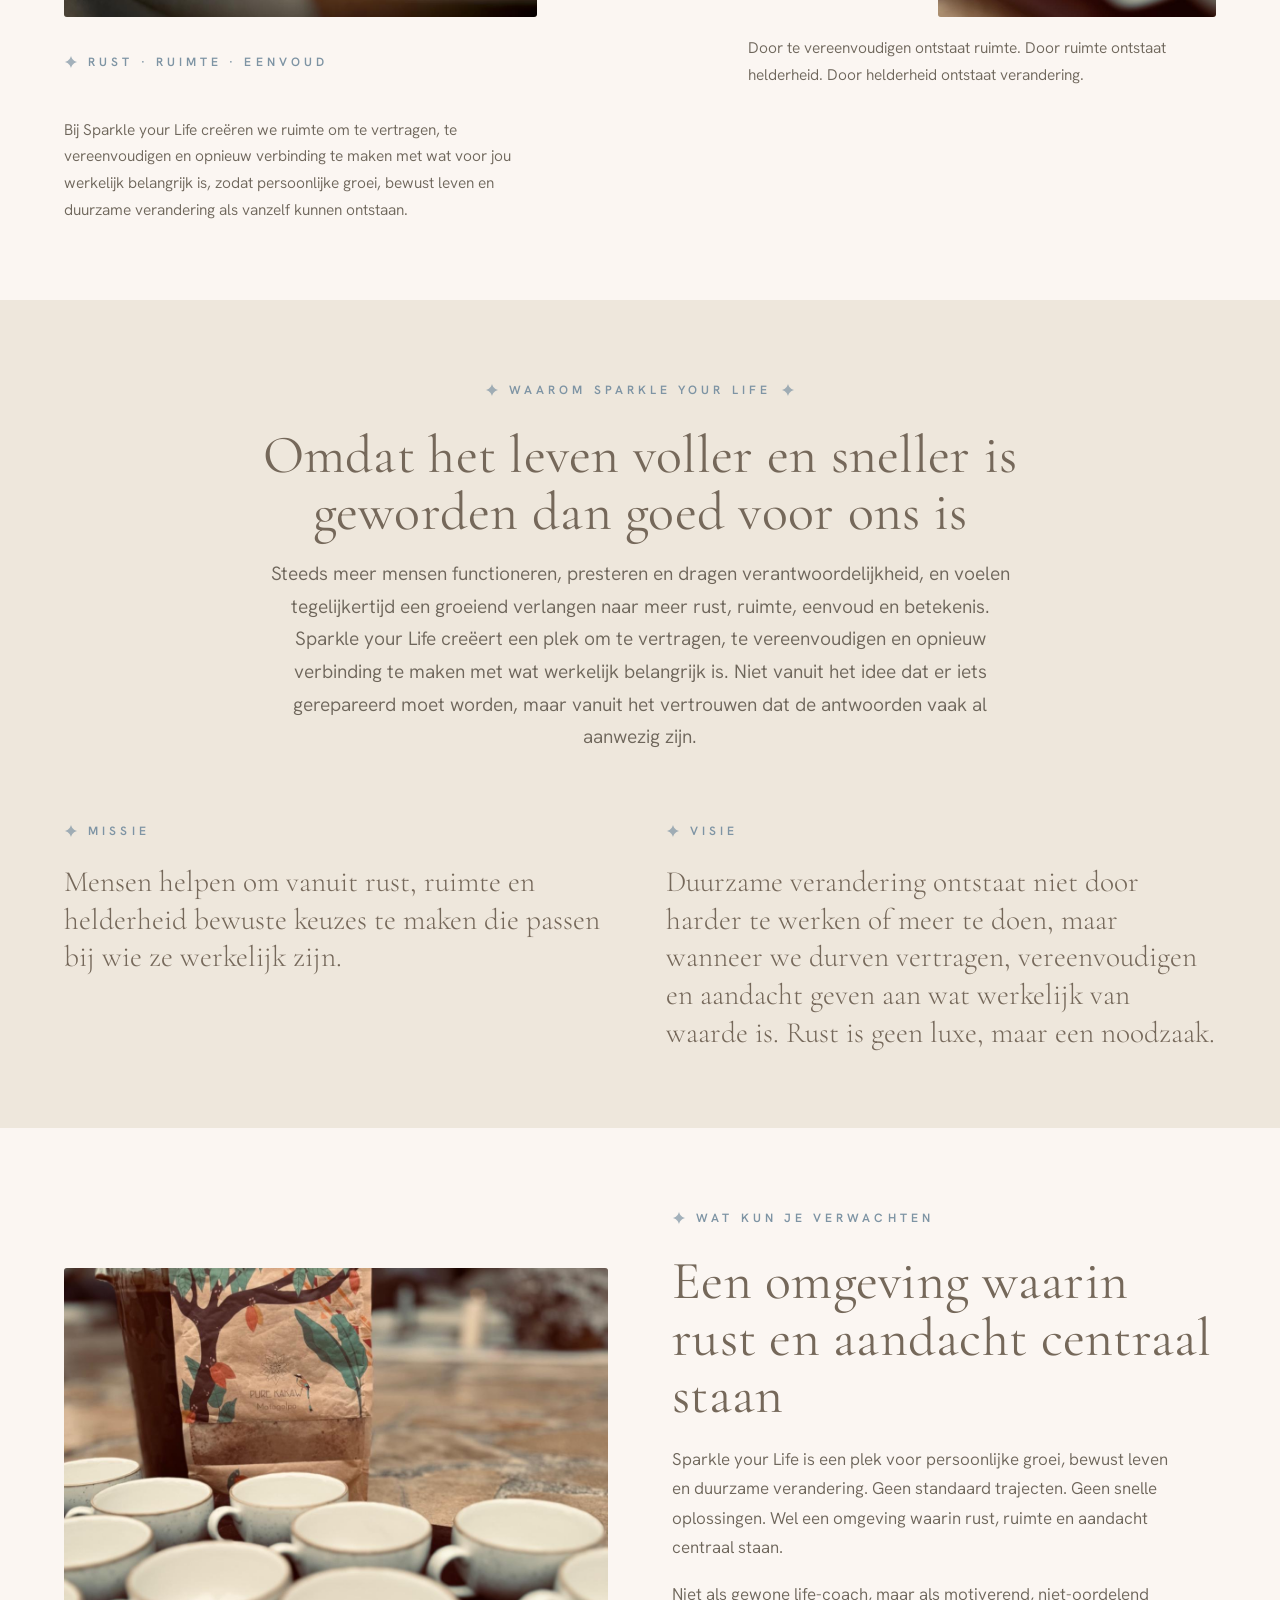
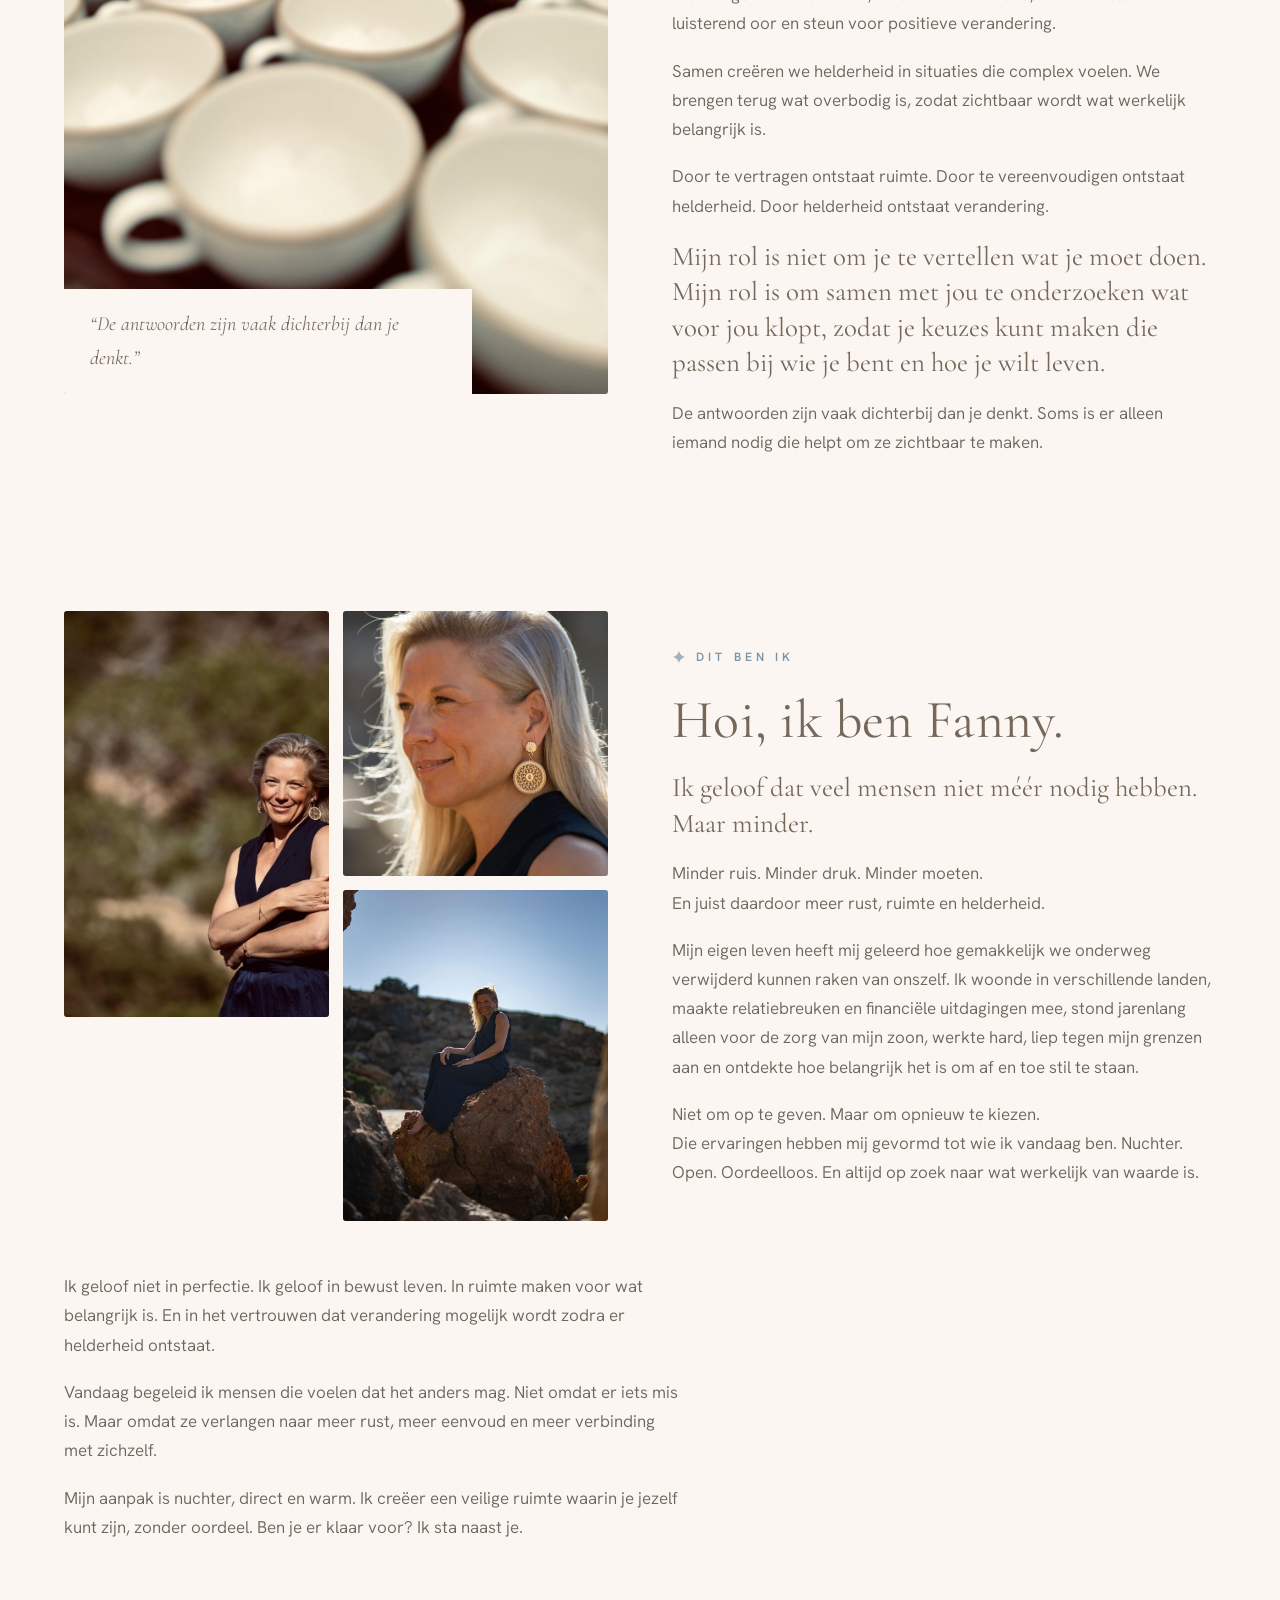
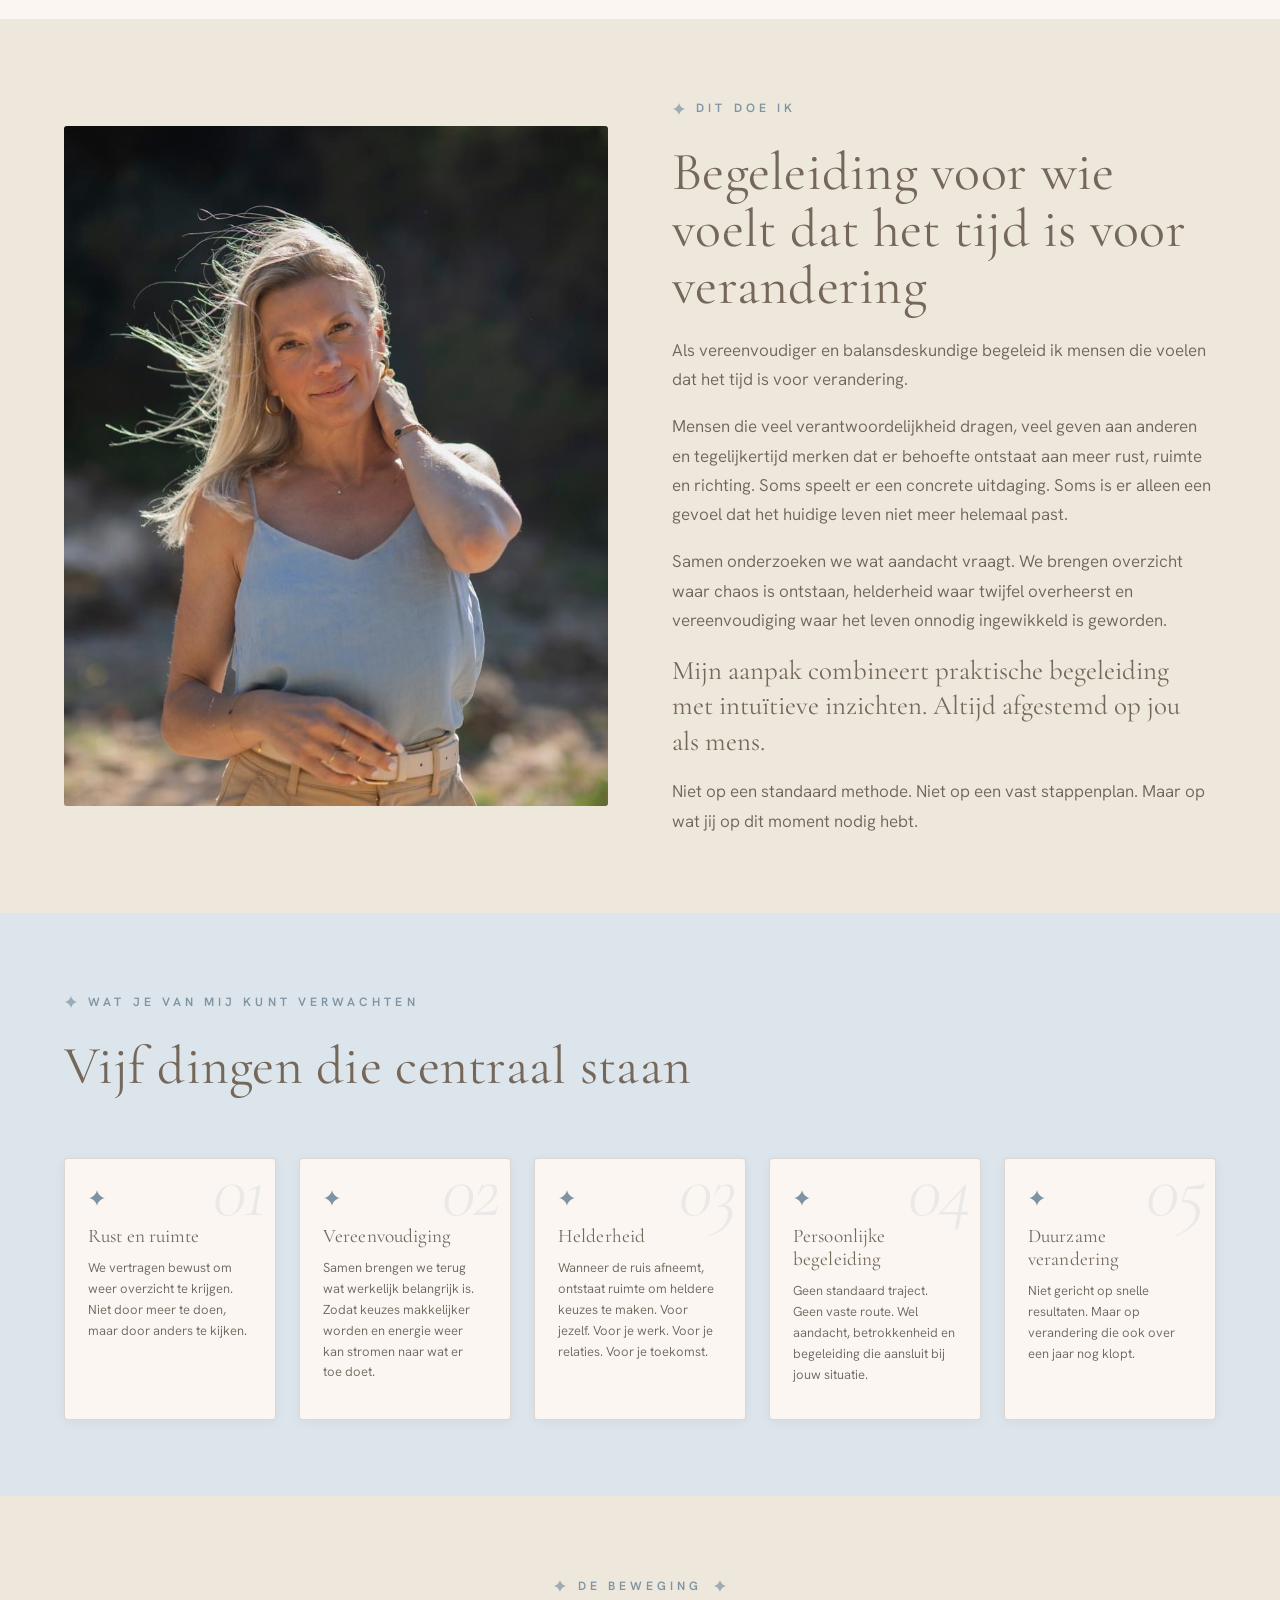
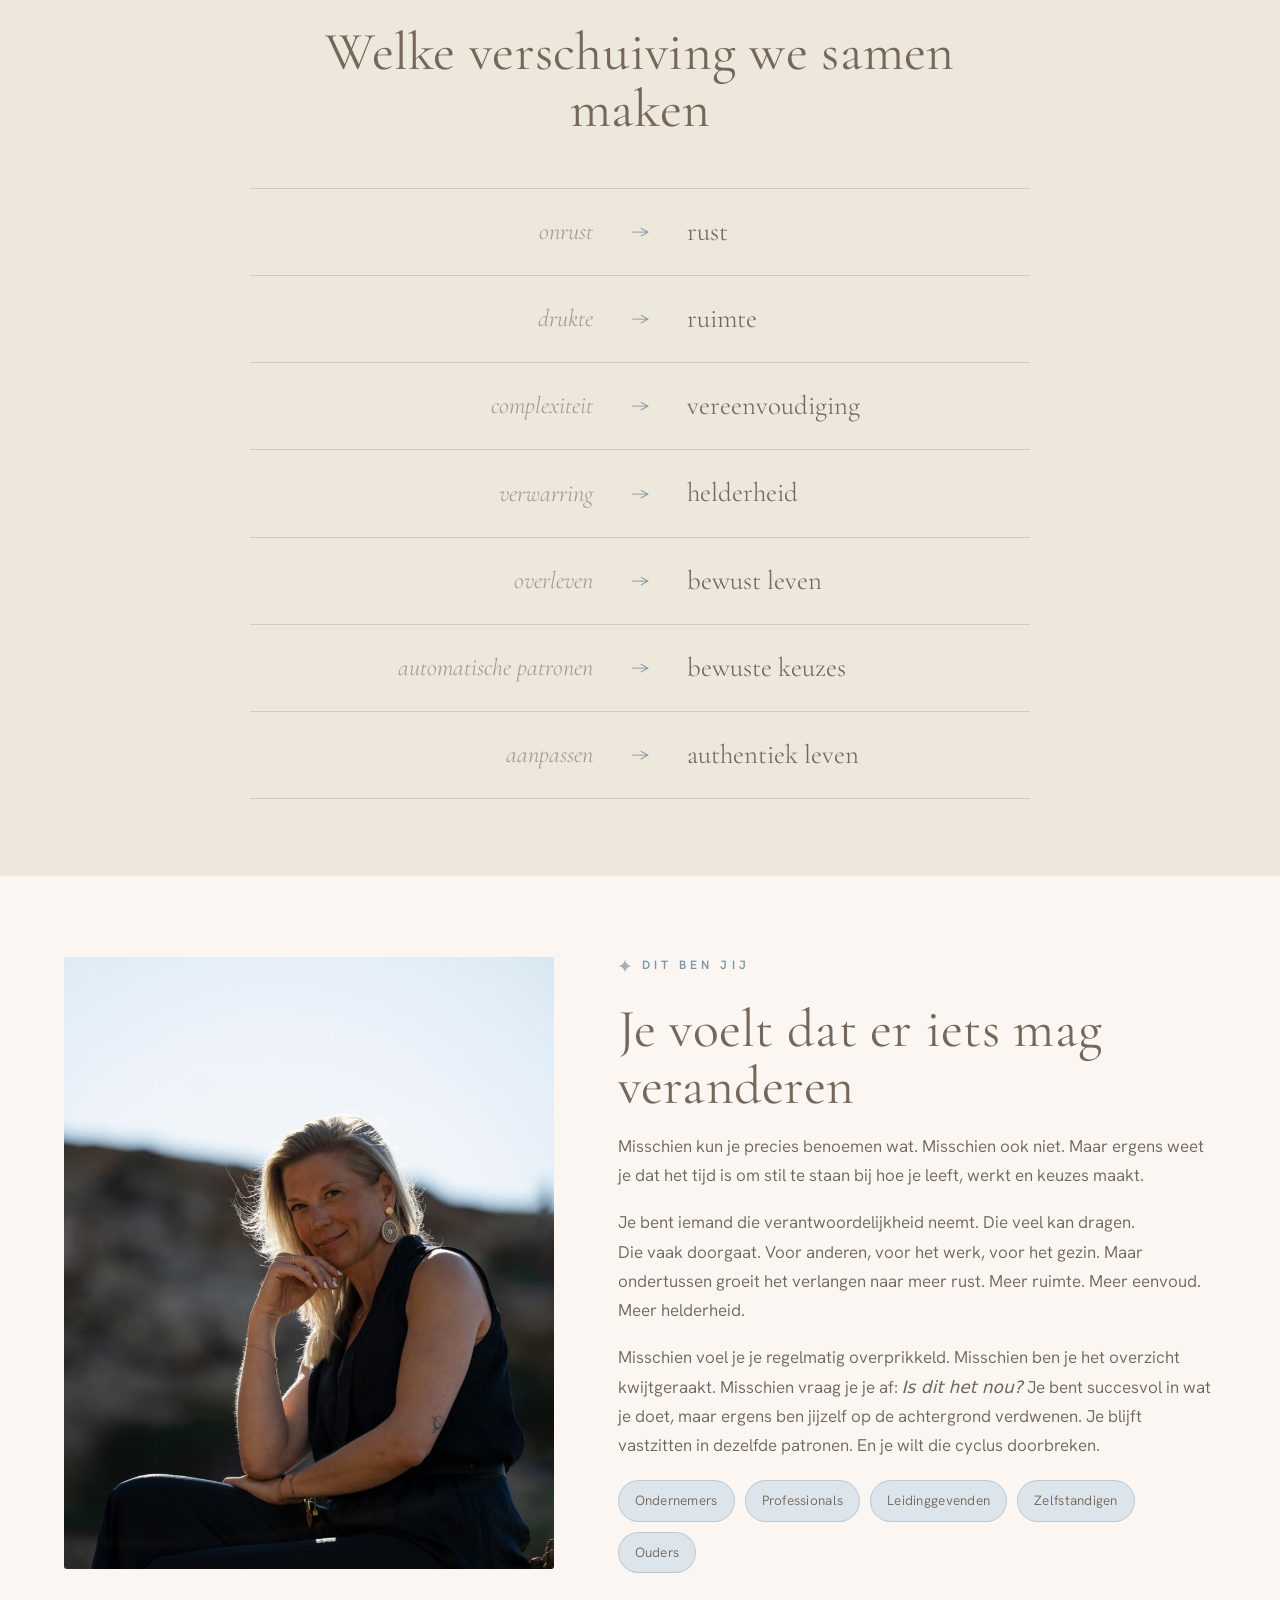
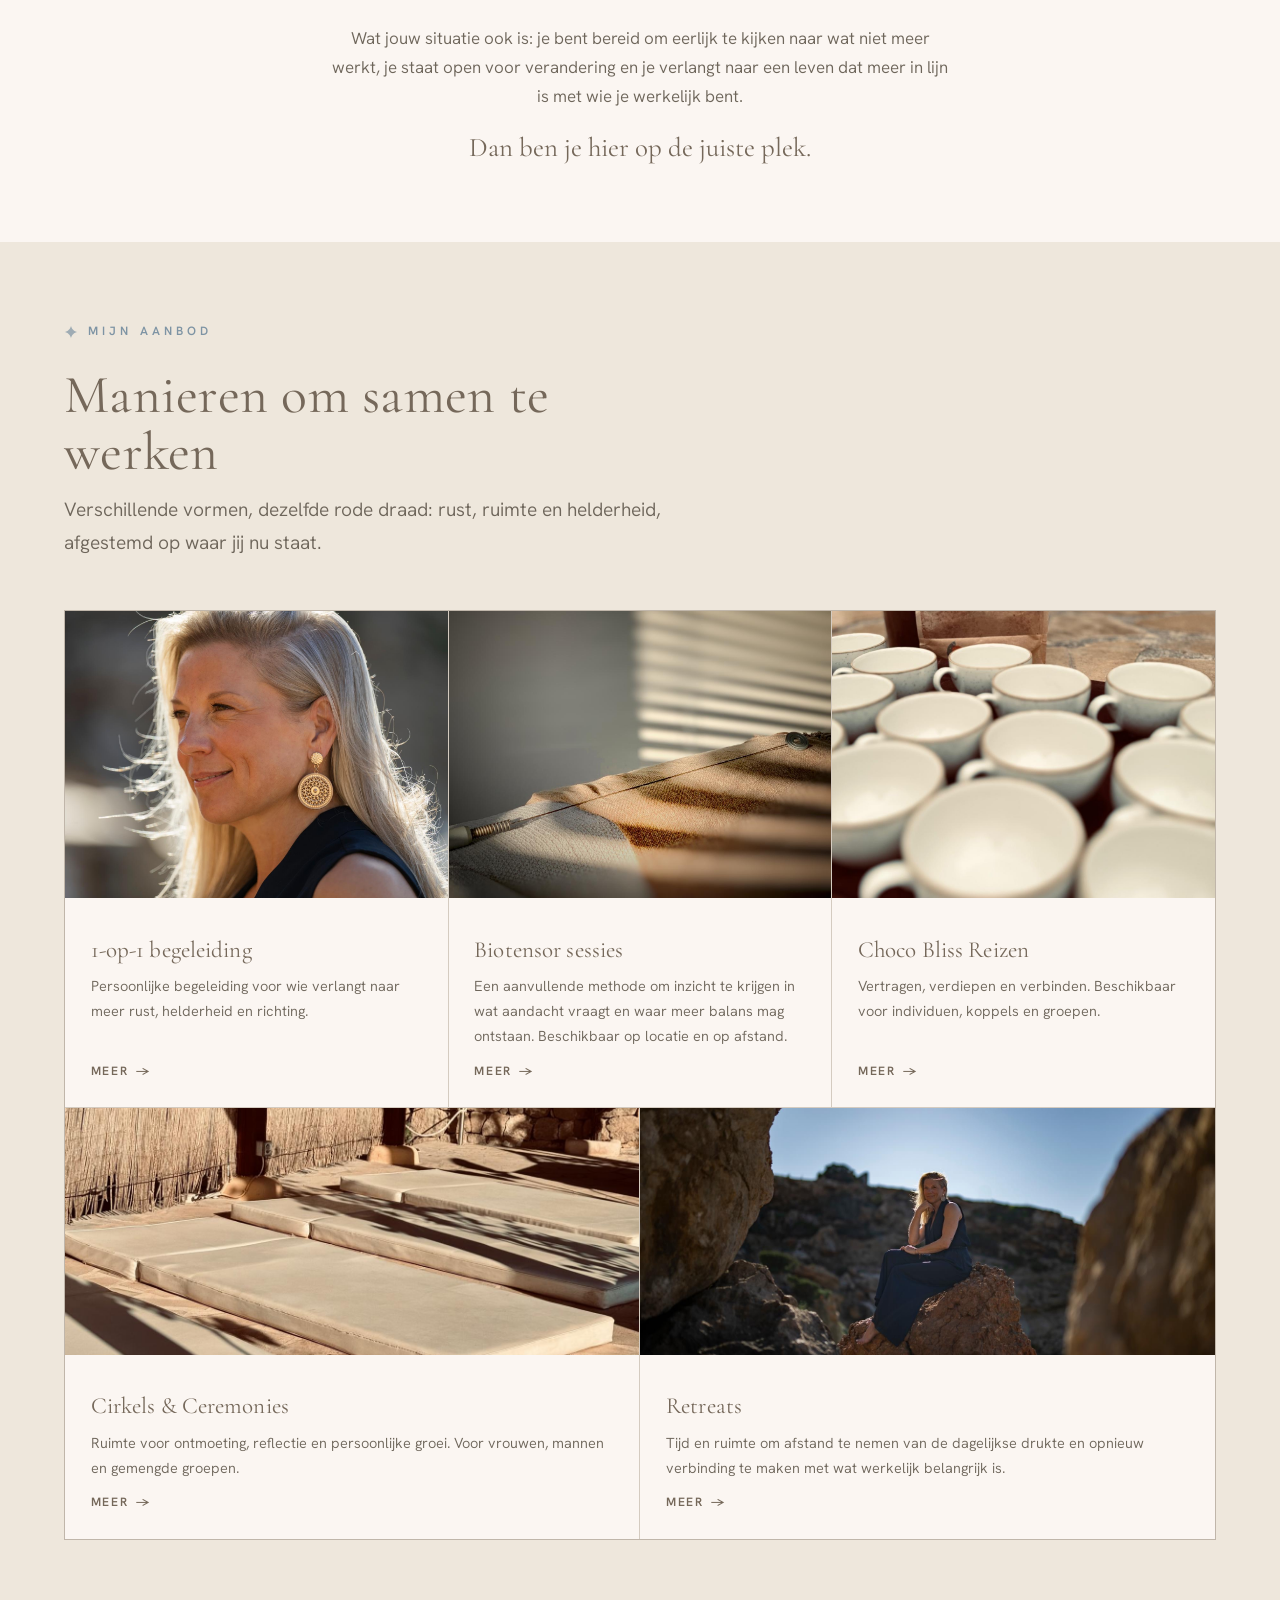
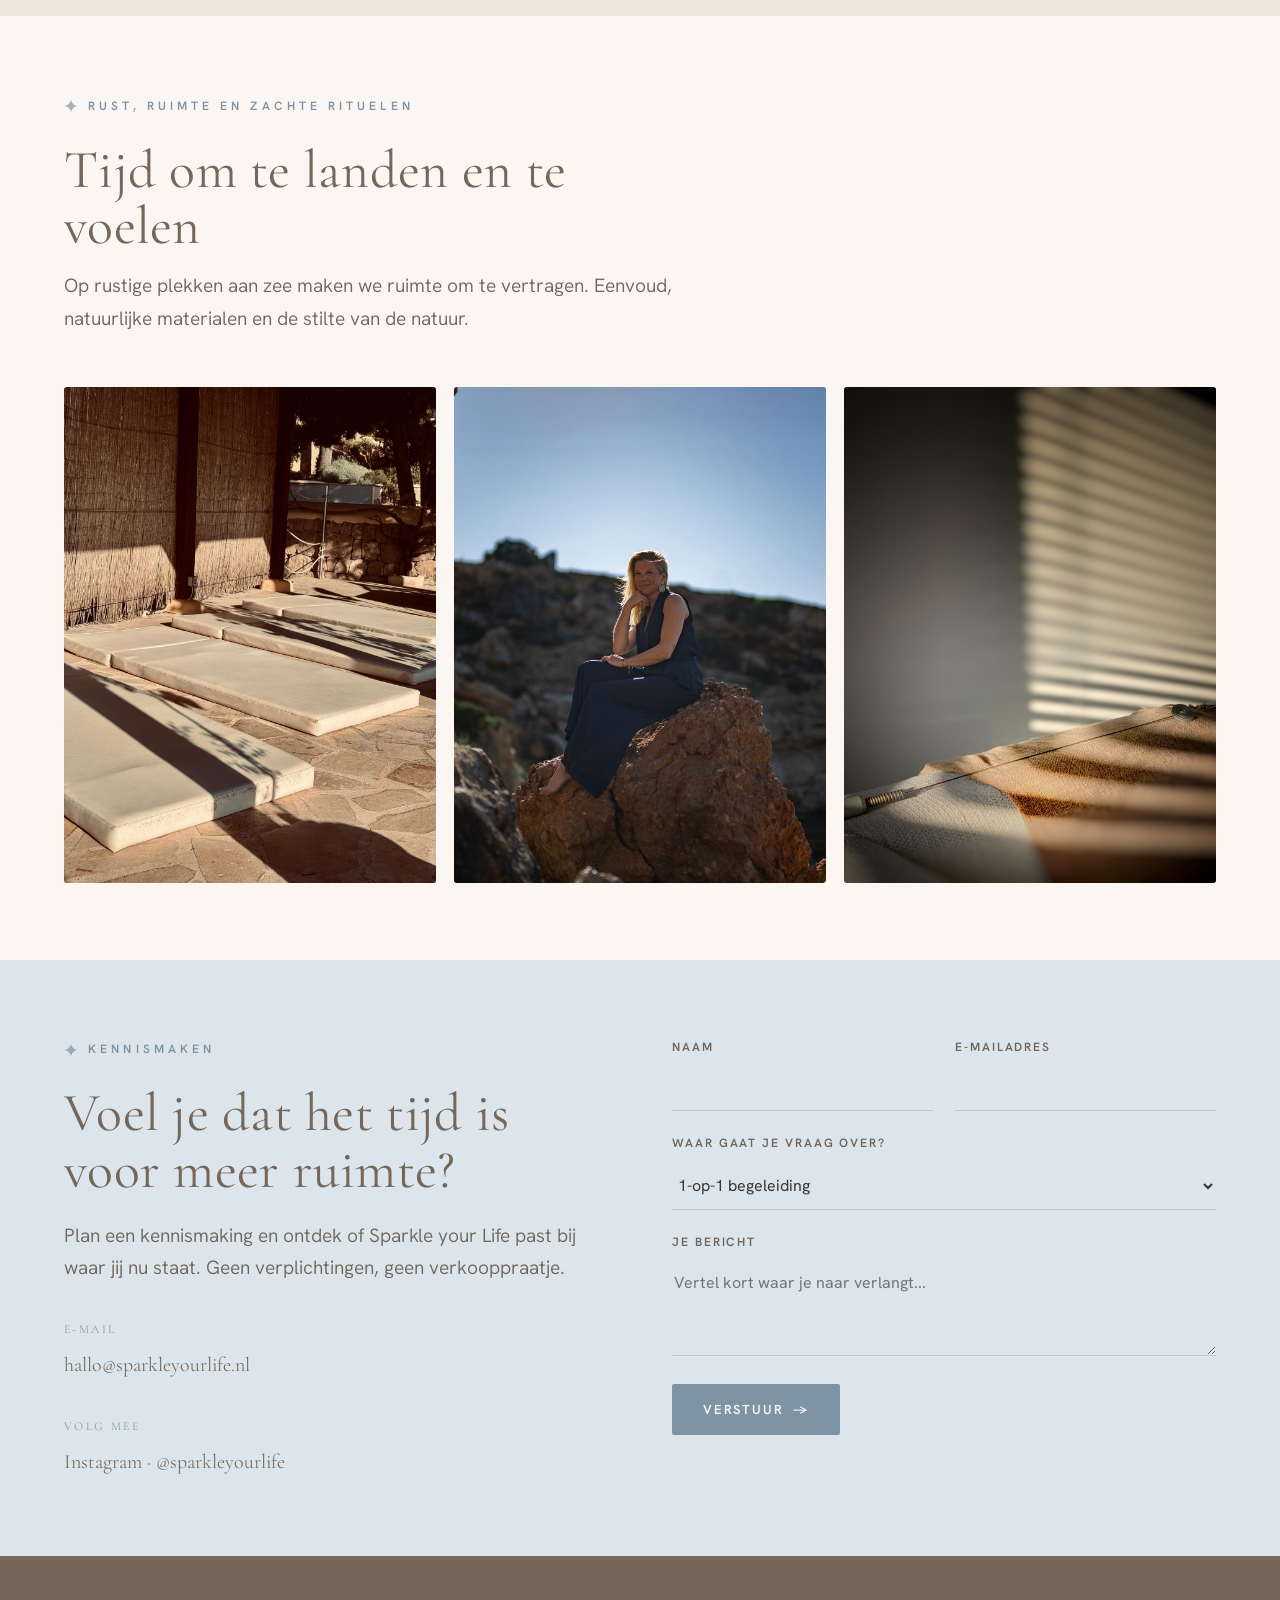
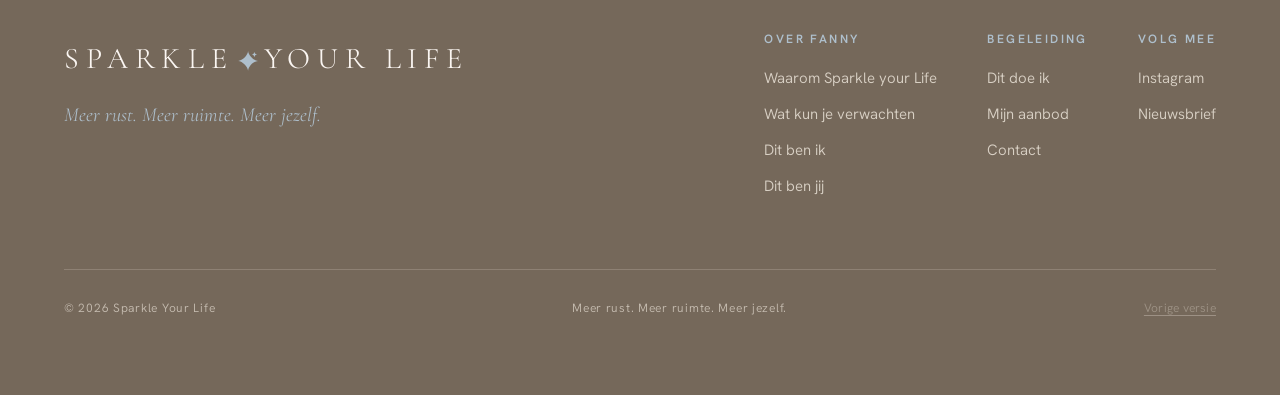
==== commit 63fdd618: "Verwijder emdash: punt + nieuwe zin Co-Authored-By: Claude Sonnet 4.6 <noreply@anthropic.com>" ====
--- a/index.html
+++ b/index.html
@@ -407,7 +407,7 @@
         <div class="prose">
           <p>Misschien kun je precies benoemen wat. Misschien ook niet. Maar ergens weet je dat het tijd is om stil te staan bij hoe je leeft, werkt en keuzes maakt.</p>
           <p>Je bent iemand die verantwoordelijkheid neemt. Die veel kan dragen. Die vaak doorgaat. Voor anderen, voor het werk, voor het gezin. Maar ondertussen groeit het verlangen naar meer rust. Meer ruimte. Meer eenvoud. Meer helderheid.</p>
-          <p>Misschien voel je je regelmatig overprikkeld. Misschien ben je het overzicht kwijtgeraakt. Misschien vraag je je af: <em>Is dit het nou?</em> Je bent succesvol in wat je doet, maar ergens ben jijzelf op de achtergrond verdwenen. Je blijft vastzitten in dezelfde patronen — en je wilt die cyclus doorbreken.</p>
+          <p>Misschien voel je je regelmatig overprikkeld. Misschien ben je het overzicht kwijtgeraakt. Misschien vraag je je af: <em>Is dit het nou?</em> Je bent succesvol in wat je doet, maar ergens ben jijzelf op de achtergrond verdwenen. Je blijft vastzitten in dezelfde patronen. En je wilt die cyclus doorbreken.</p>
         </div>
         <div class="chips">
           <span>Ondernemers</span><span>Professionals</span><span>Leidinggevenden</span><span>Zelfstandigen</span><span>Ouders</span>
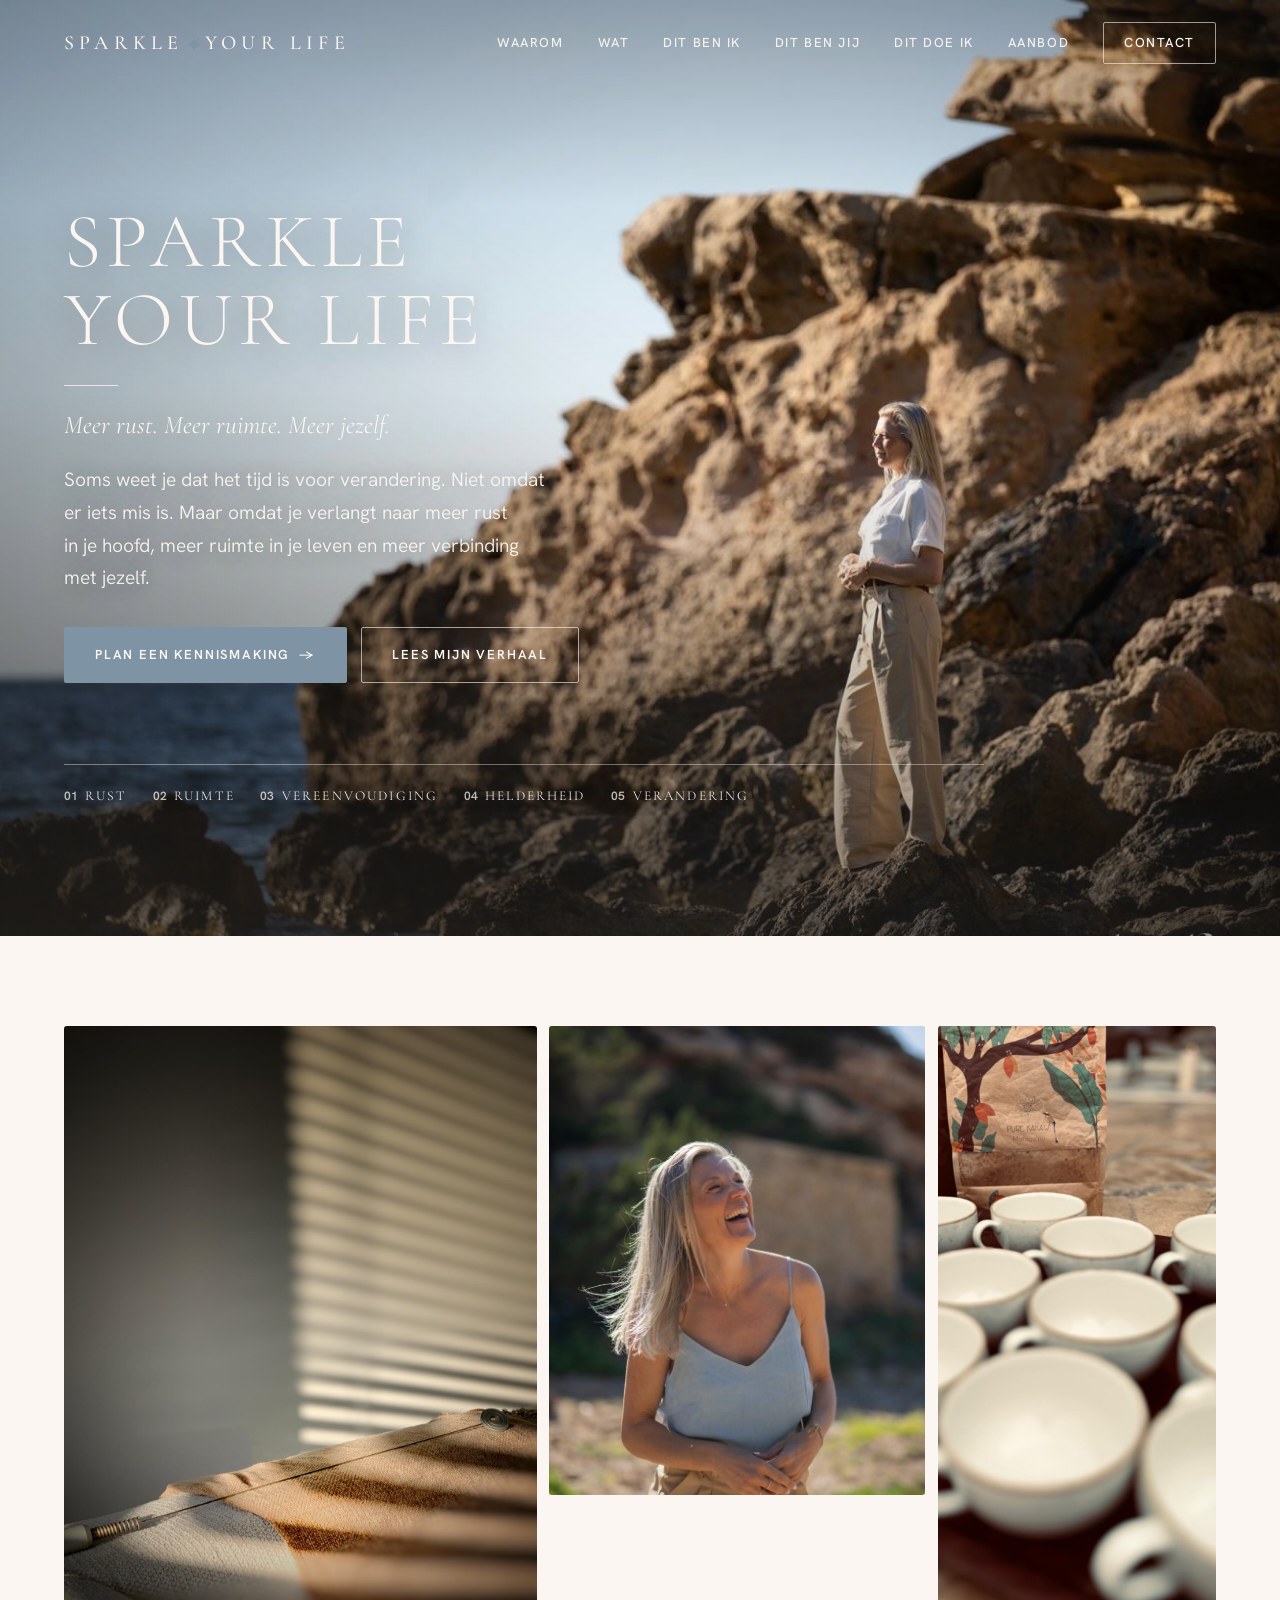
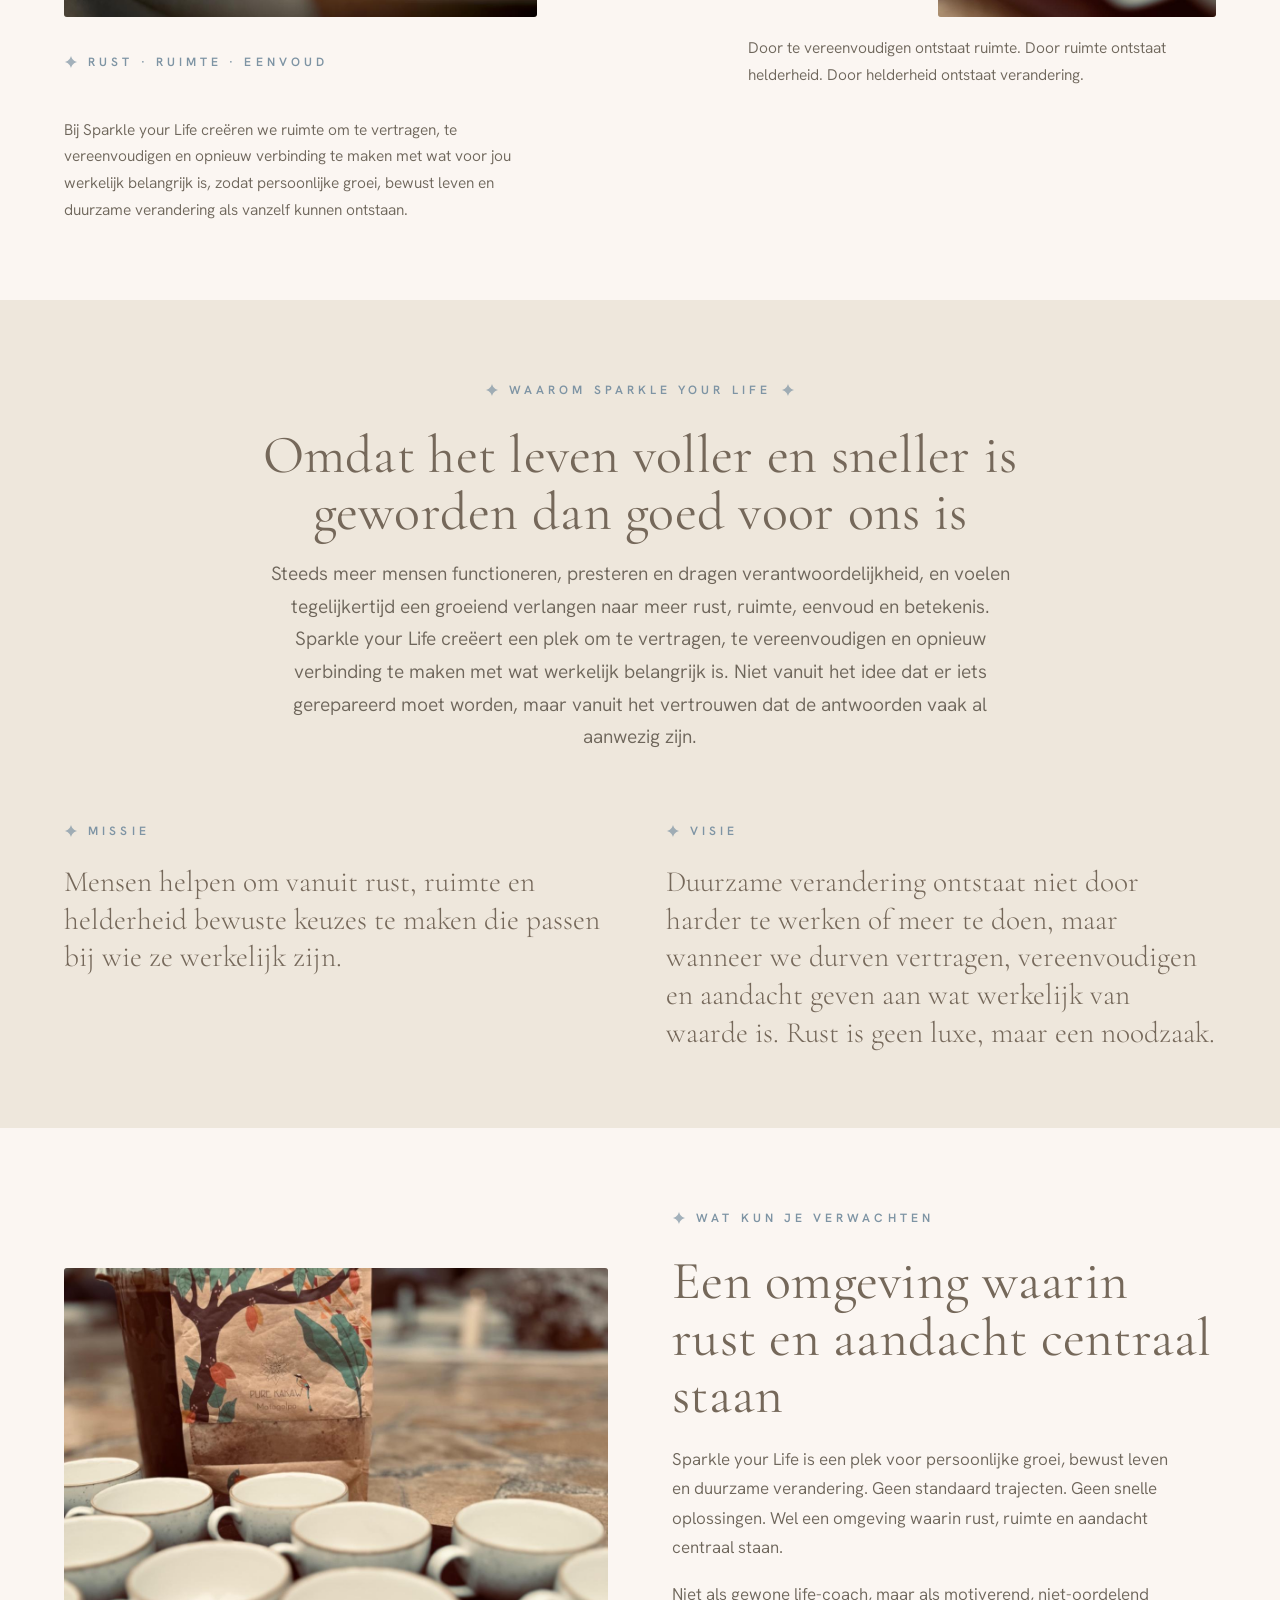
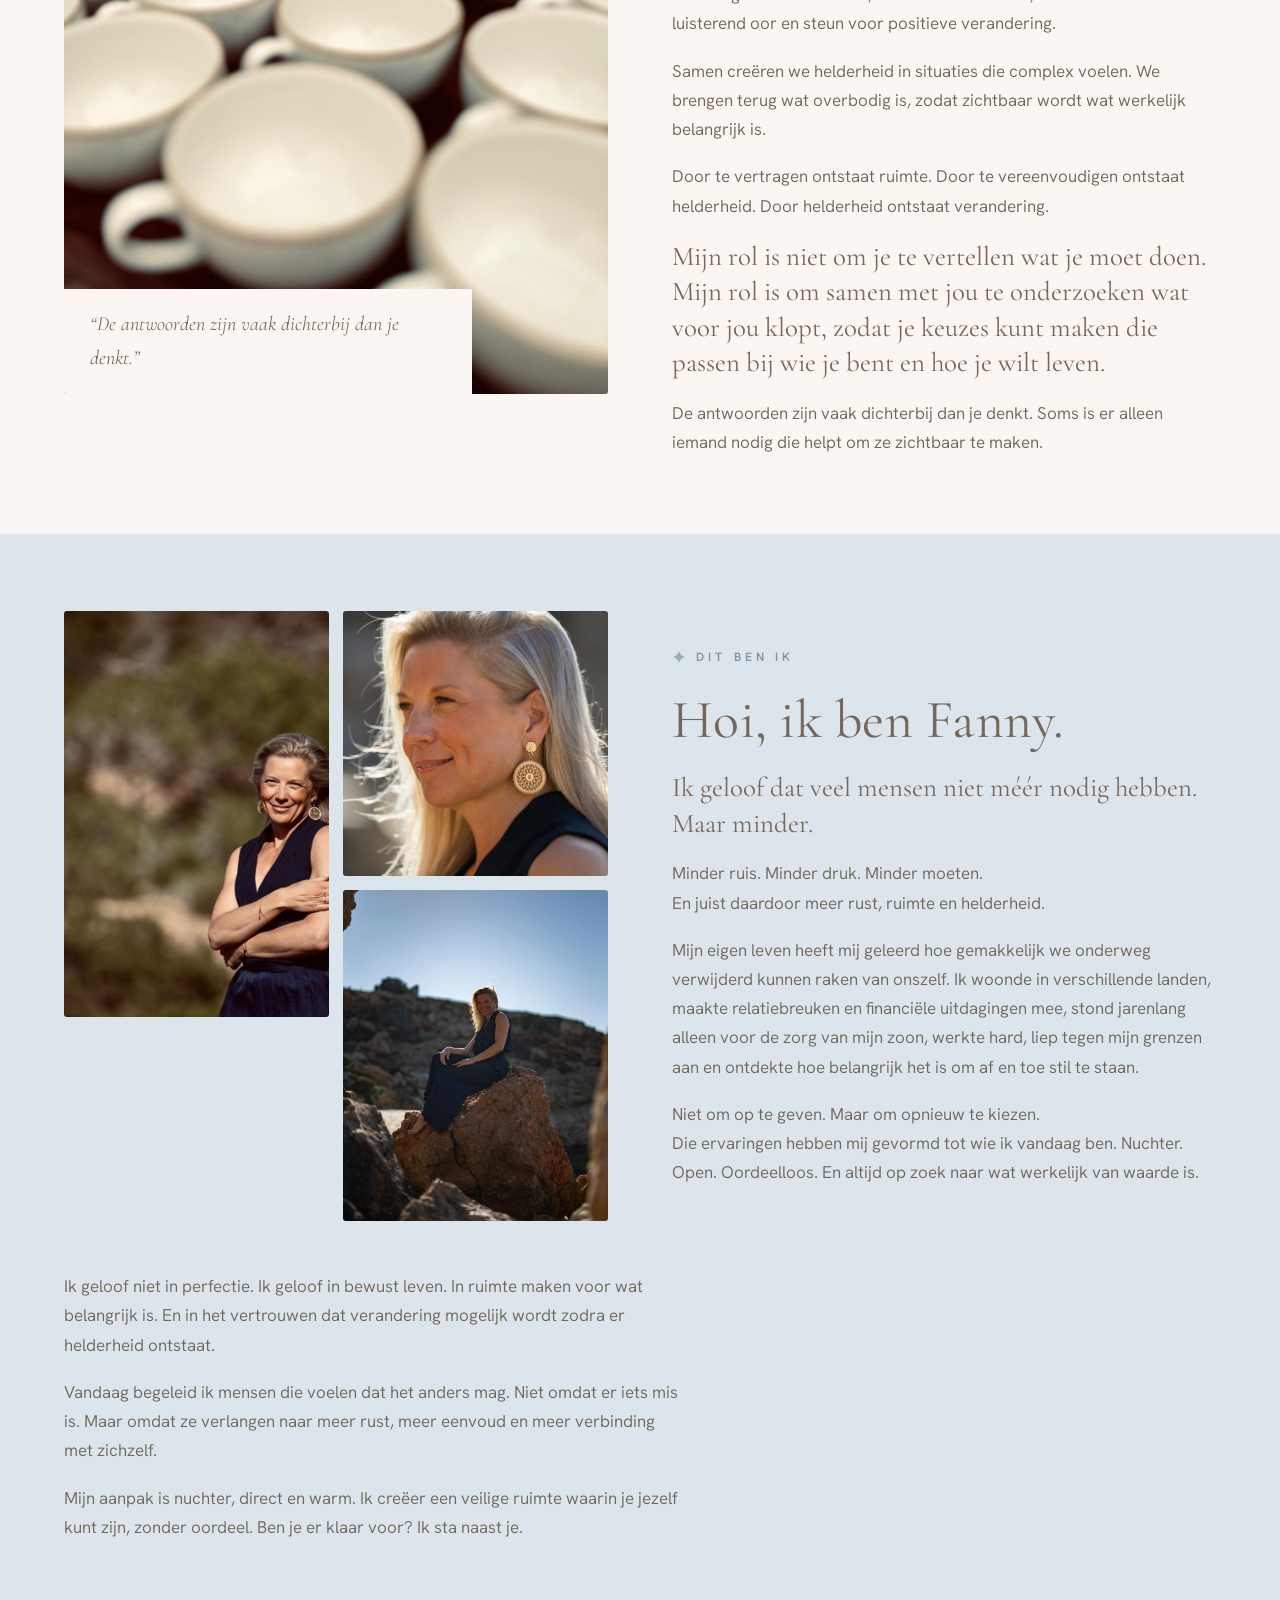
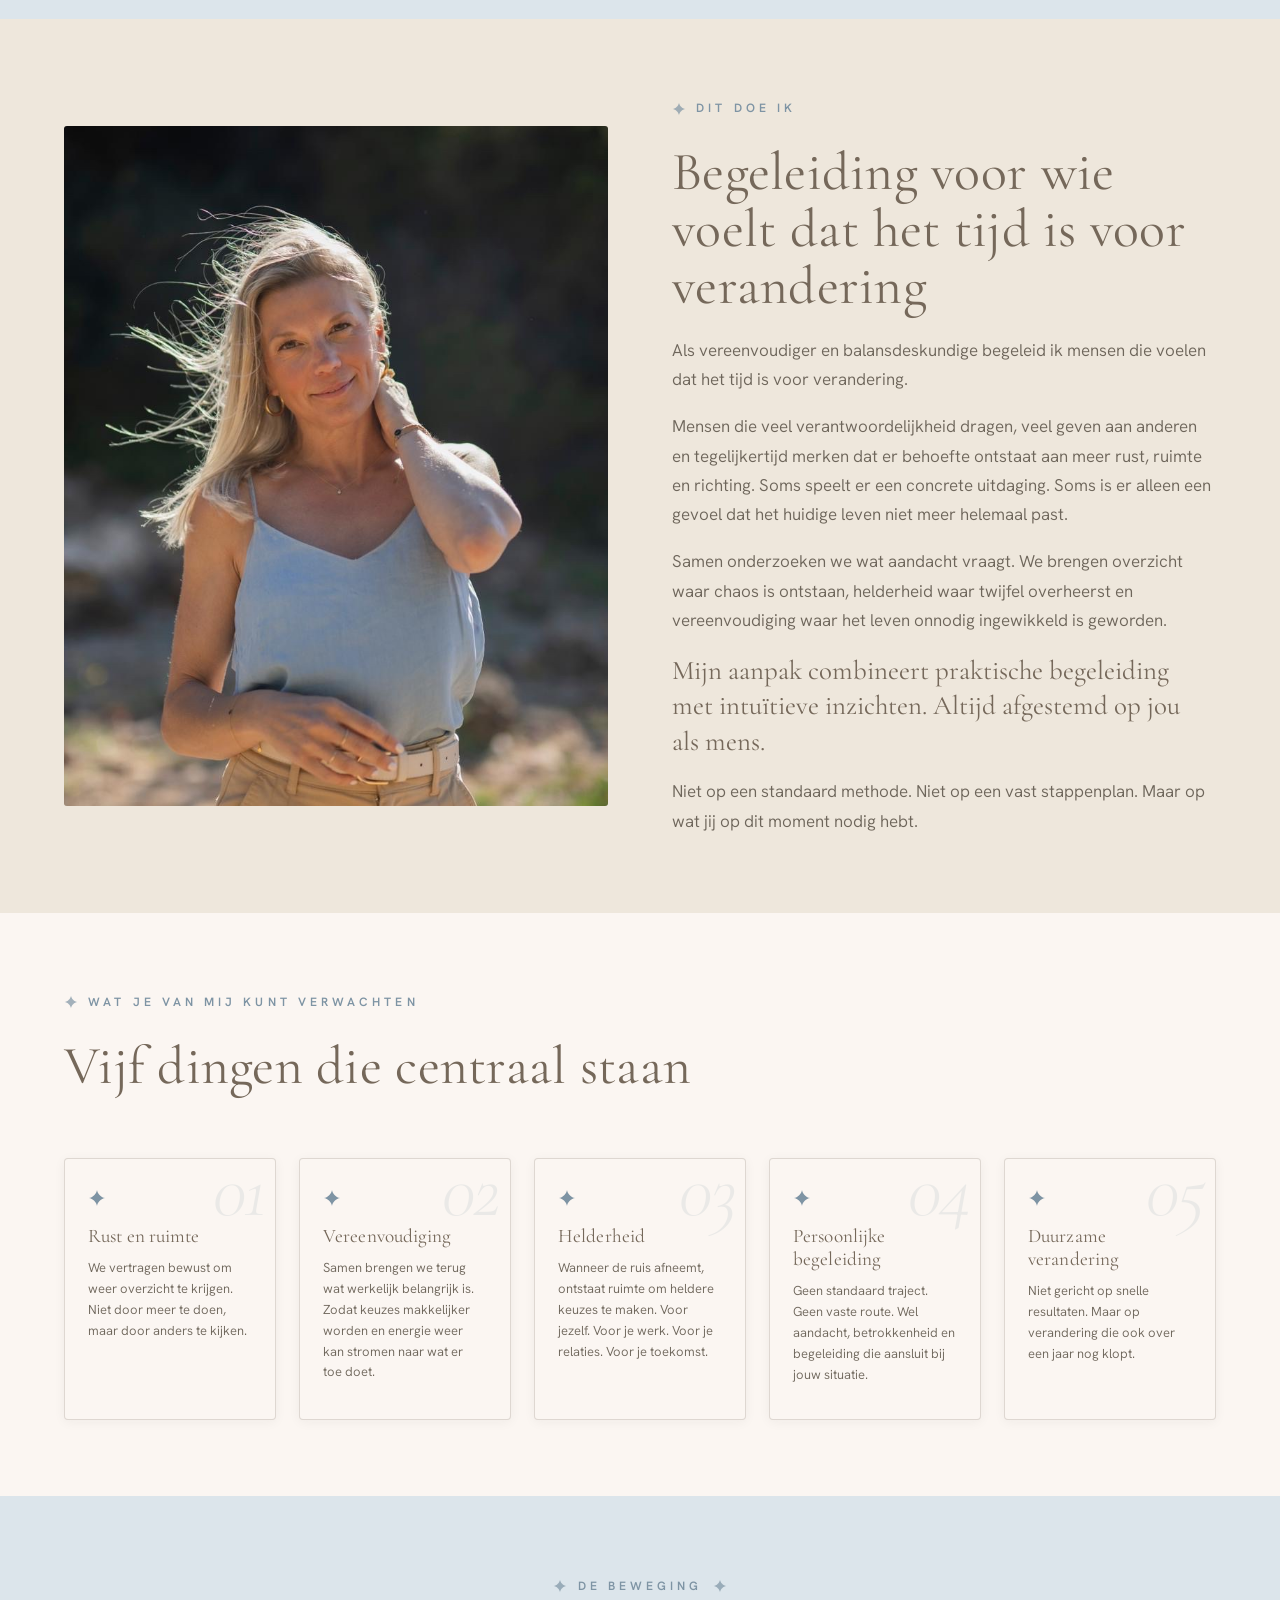
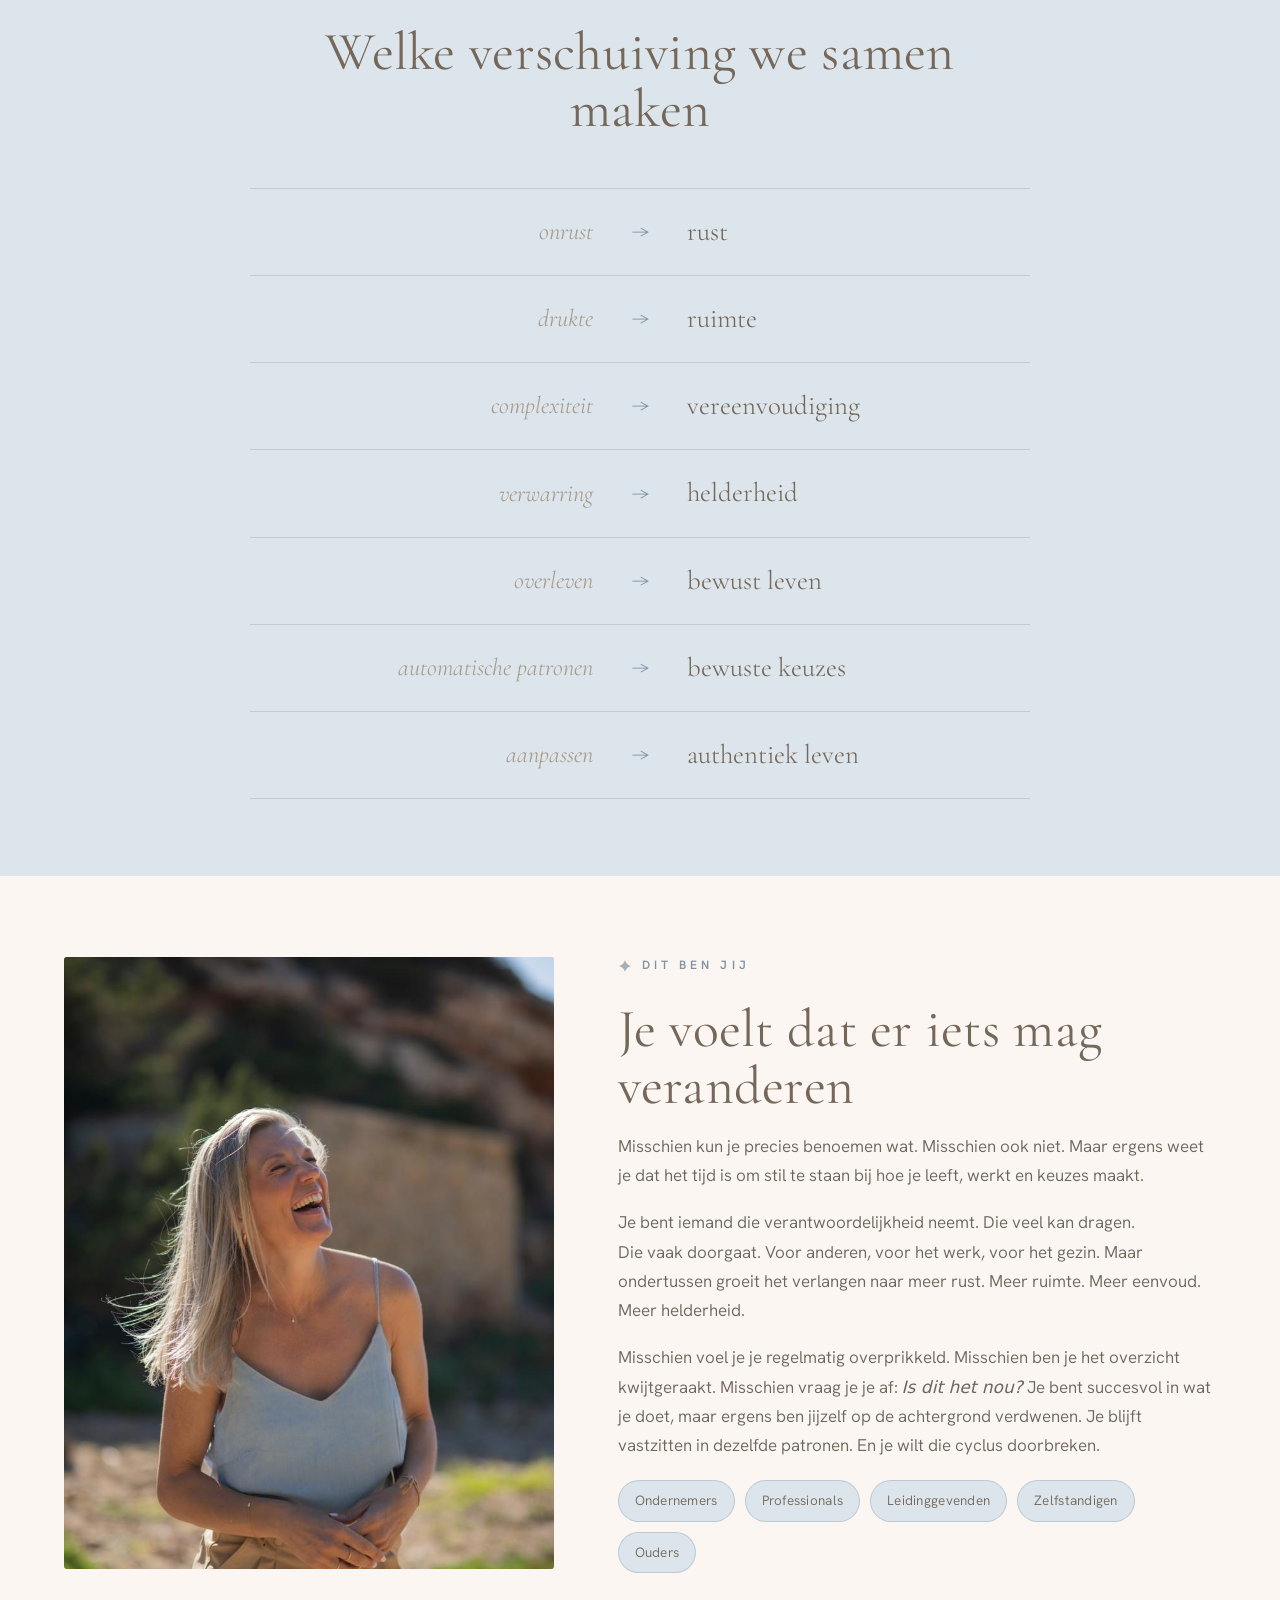
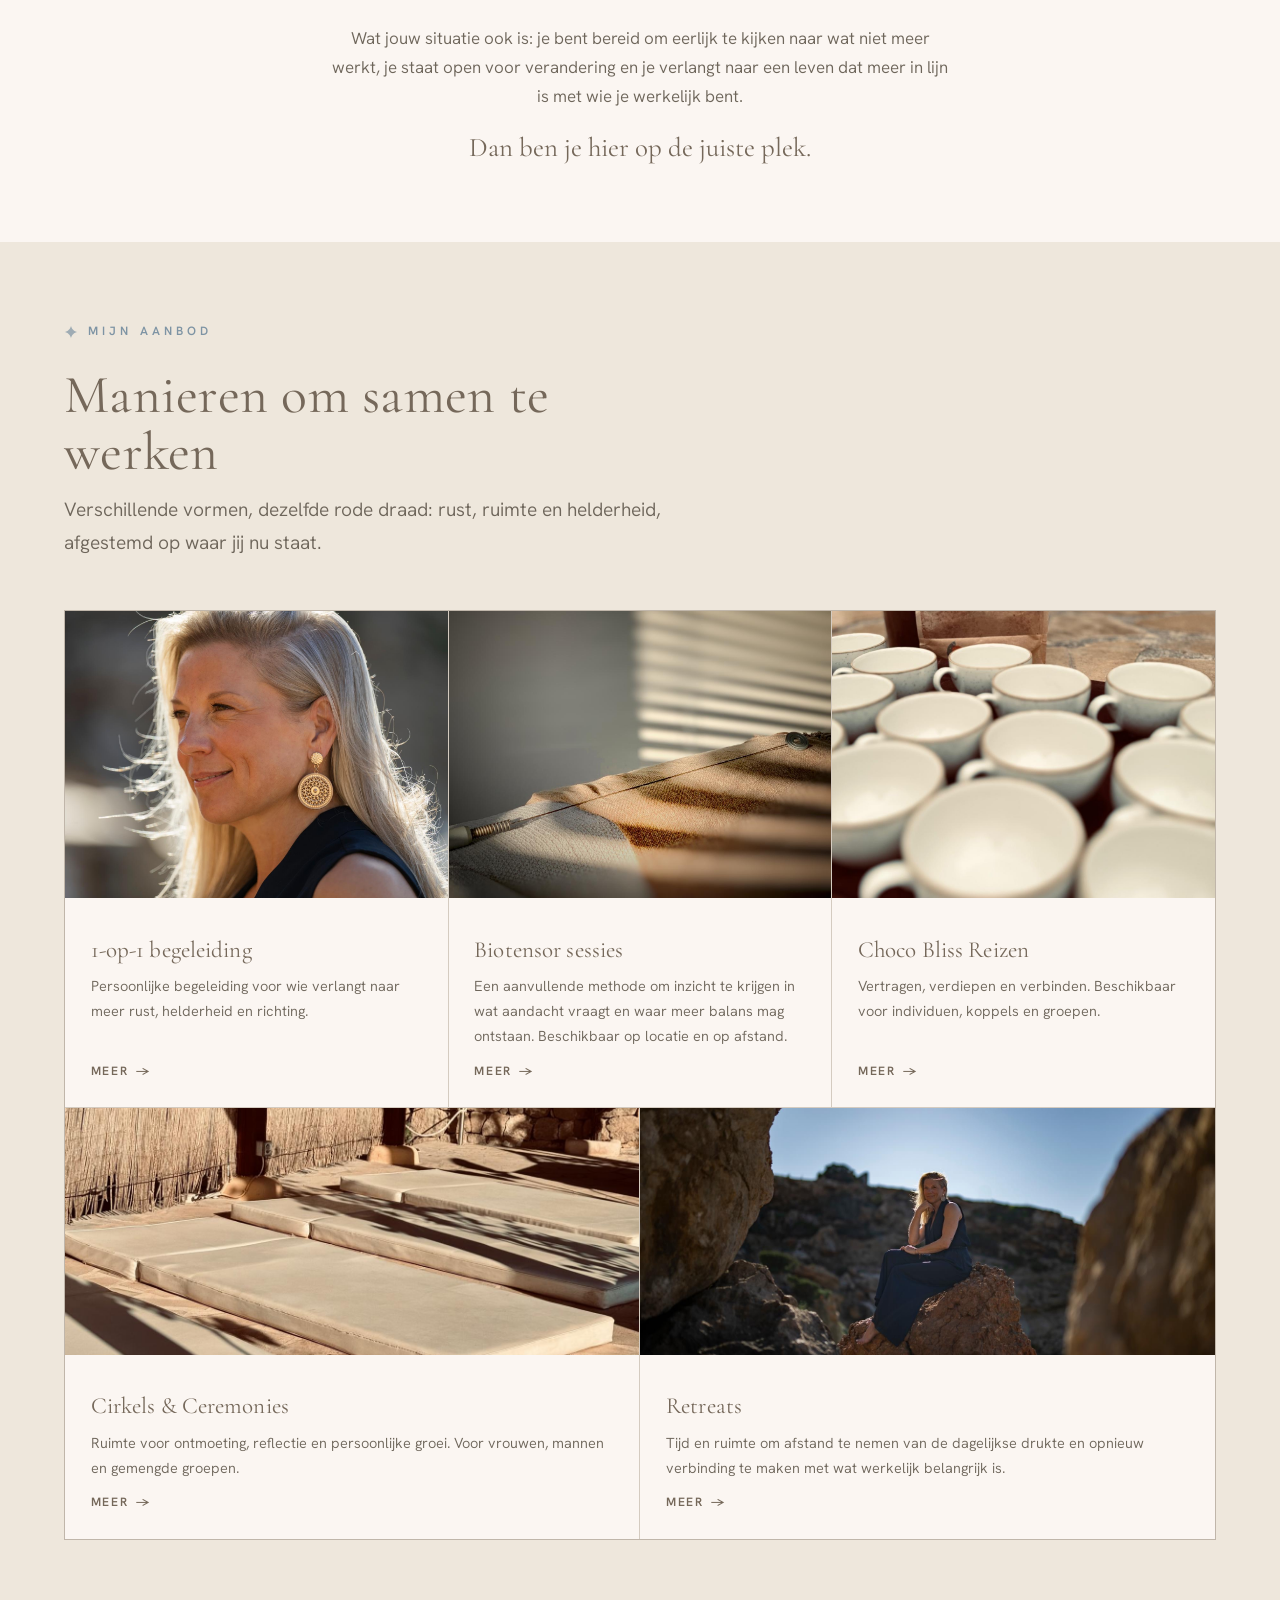
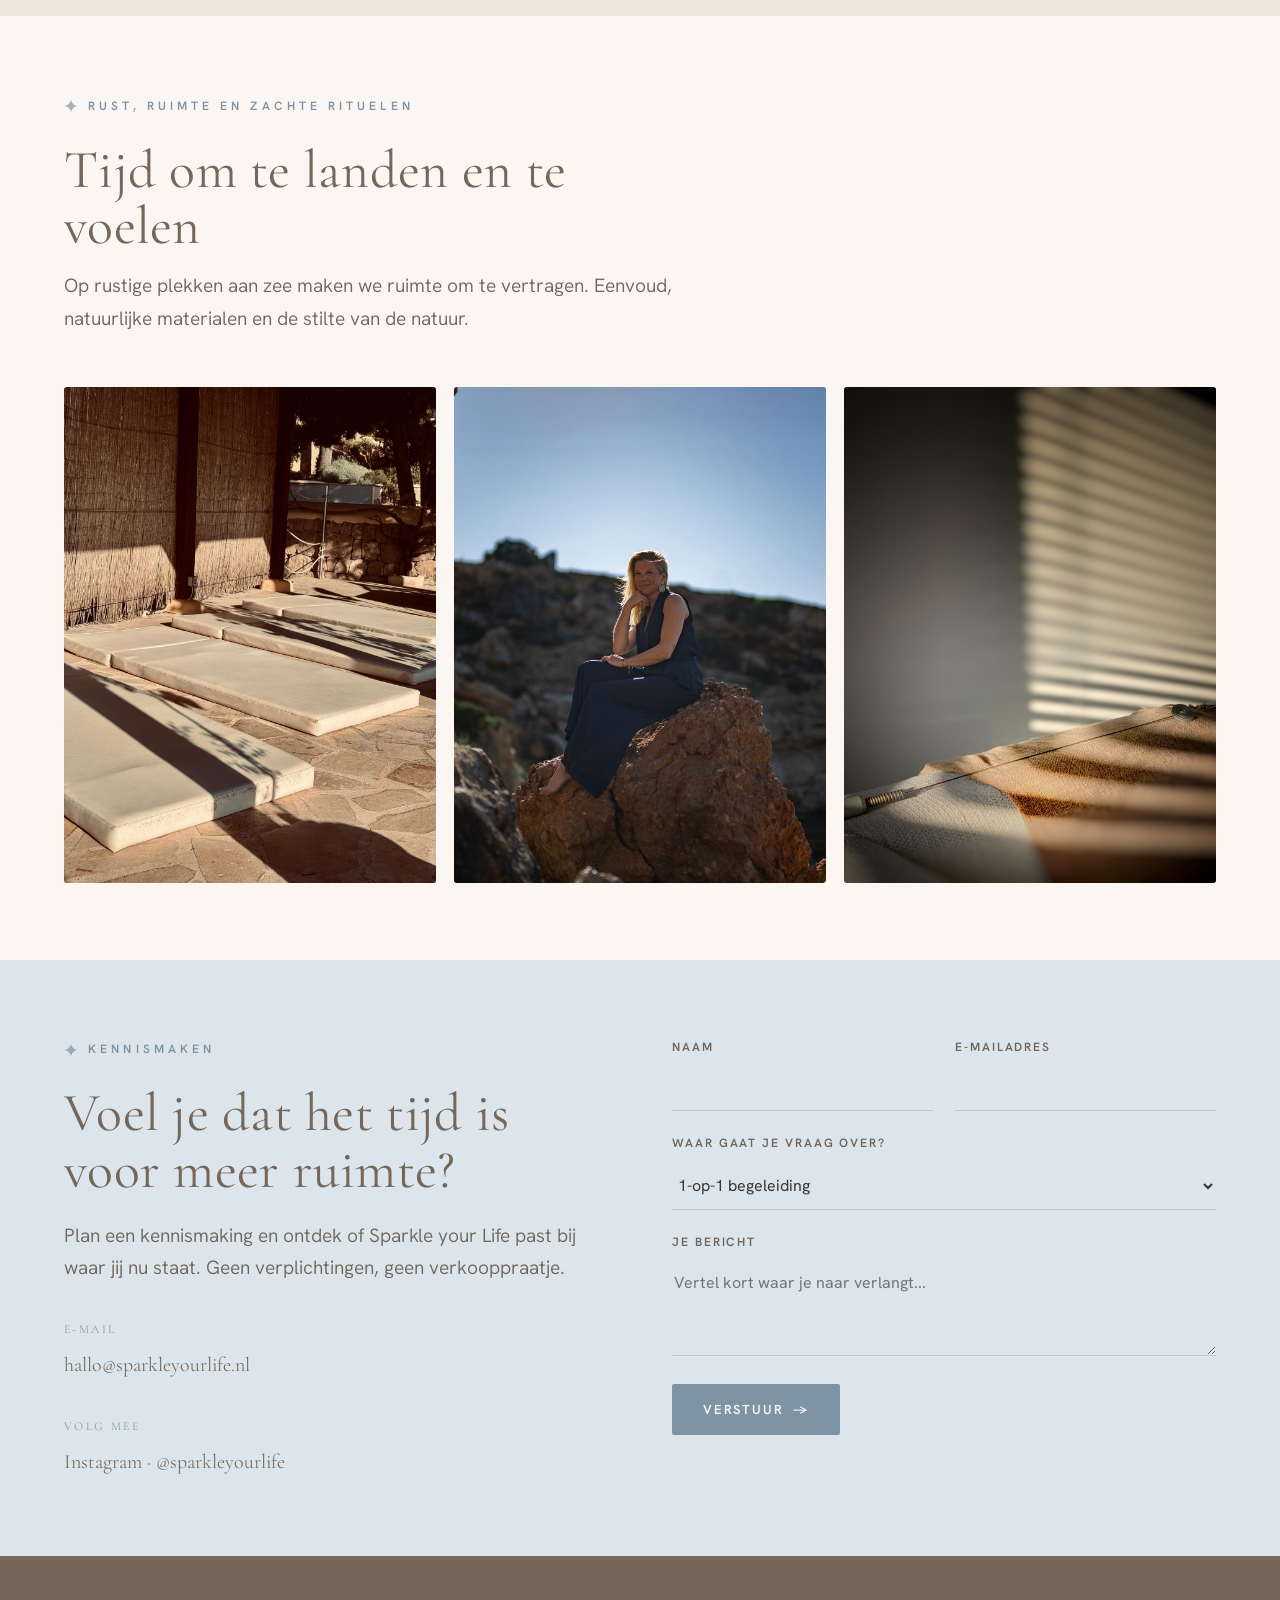
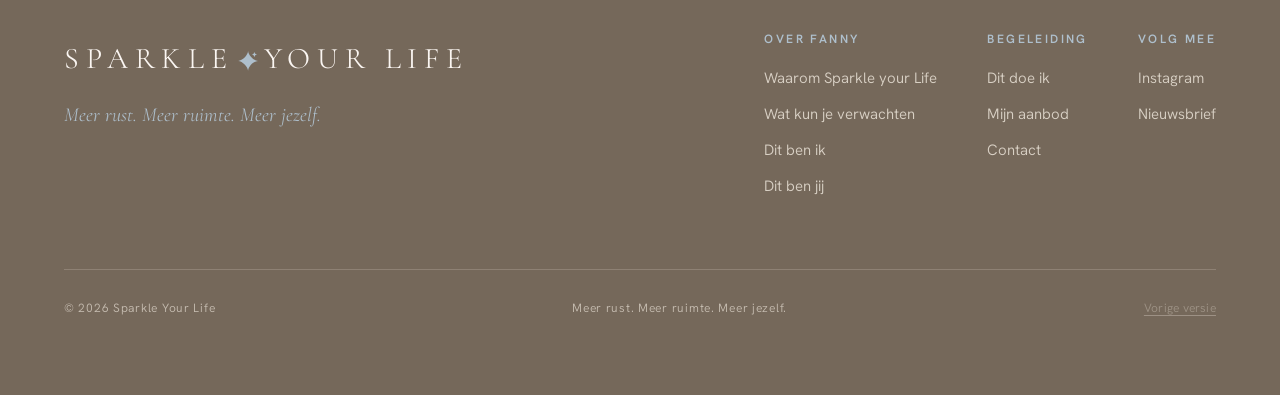
==== commit d4d613fb: "Kleurritme hersteld + foto Dit ben jij vervangen - Dit ben ik: chalk → bg-mist - Wat je van mij kunt" ====
--- a/index.html
+++ b/index.html
@@ -313,7 +313,7 @@
 
 <!-- ===================== ONZE PIJLERS ===================== -->
 <!-- ===================== DIT BEN IK ===================== -->
-<section id="ditbenik" aria-label="Dit ben ik">
+<section id="ditbenik" class="bg-mist" aria-label="Dit ben ik">
   <div class="wrap">
     <div class="verhaal">
       <div class="verhaal-imgs reveal">
@@ -361,7 +361,7 @@
 </section>
 
 <!-- ===================== WAT JE VAN MIJ KUNT VERWACHTEN ===================== -->
-<section class="bg-mist" aria-label="Wat je van mij kunt verwachten">
+<section aria-label="Wat je van mij kunt verwachten">
   <div class="wrap">
     <div class="belofte-head reveal" style="text-align:left;margin:0;max-width:640px">
       <span class="kicker">Wat je van mij kunt verwachten</span>
@@ -378,7 +378,7 @@
 </section>
 
 <!-- ===================== DE BEWEGING (van → naar) ===================== -->
-<section class="bg-limestone" aria-label="De beweging">
+<section class="bg-mist" aria-label="De beweging">
   <div class="wrap">
     <div class="belofte-head reveal">
       <span class="kicker center">De beweging</span>
@@ -400,7 +400,7 @@
 <section id="ditbenjij" aria-label="Dit ben jij">
   <div class="wrap">
     <div class="voorwie">
-      <div class="voorwie-img reveal"><img src="img/zittend-blauw.jpg" alt="Een moment van bezinning" /></div>
+      <div class="voorwie-img reveal"><img src="img/lach-licht.jpg" alt="Lichtheid en vreugde" /></div>
       <div class="reveal d1">
         <span class="kicker">Dit ben jij</span>
         <h2 class="h2" style="margin:18px 0 18px">Je voelt dat er iets mag veranderen</h2>
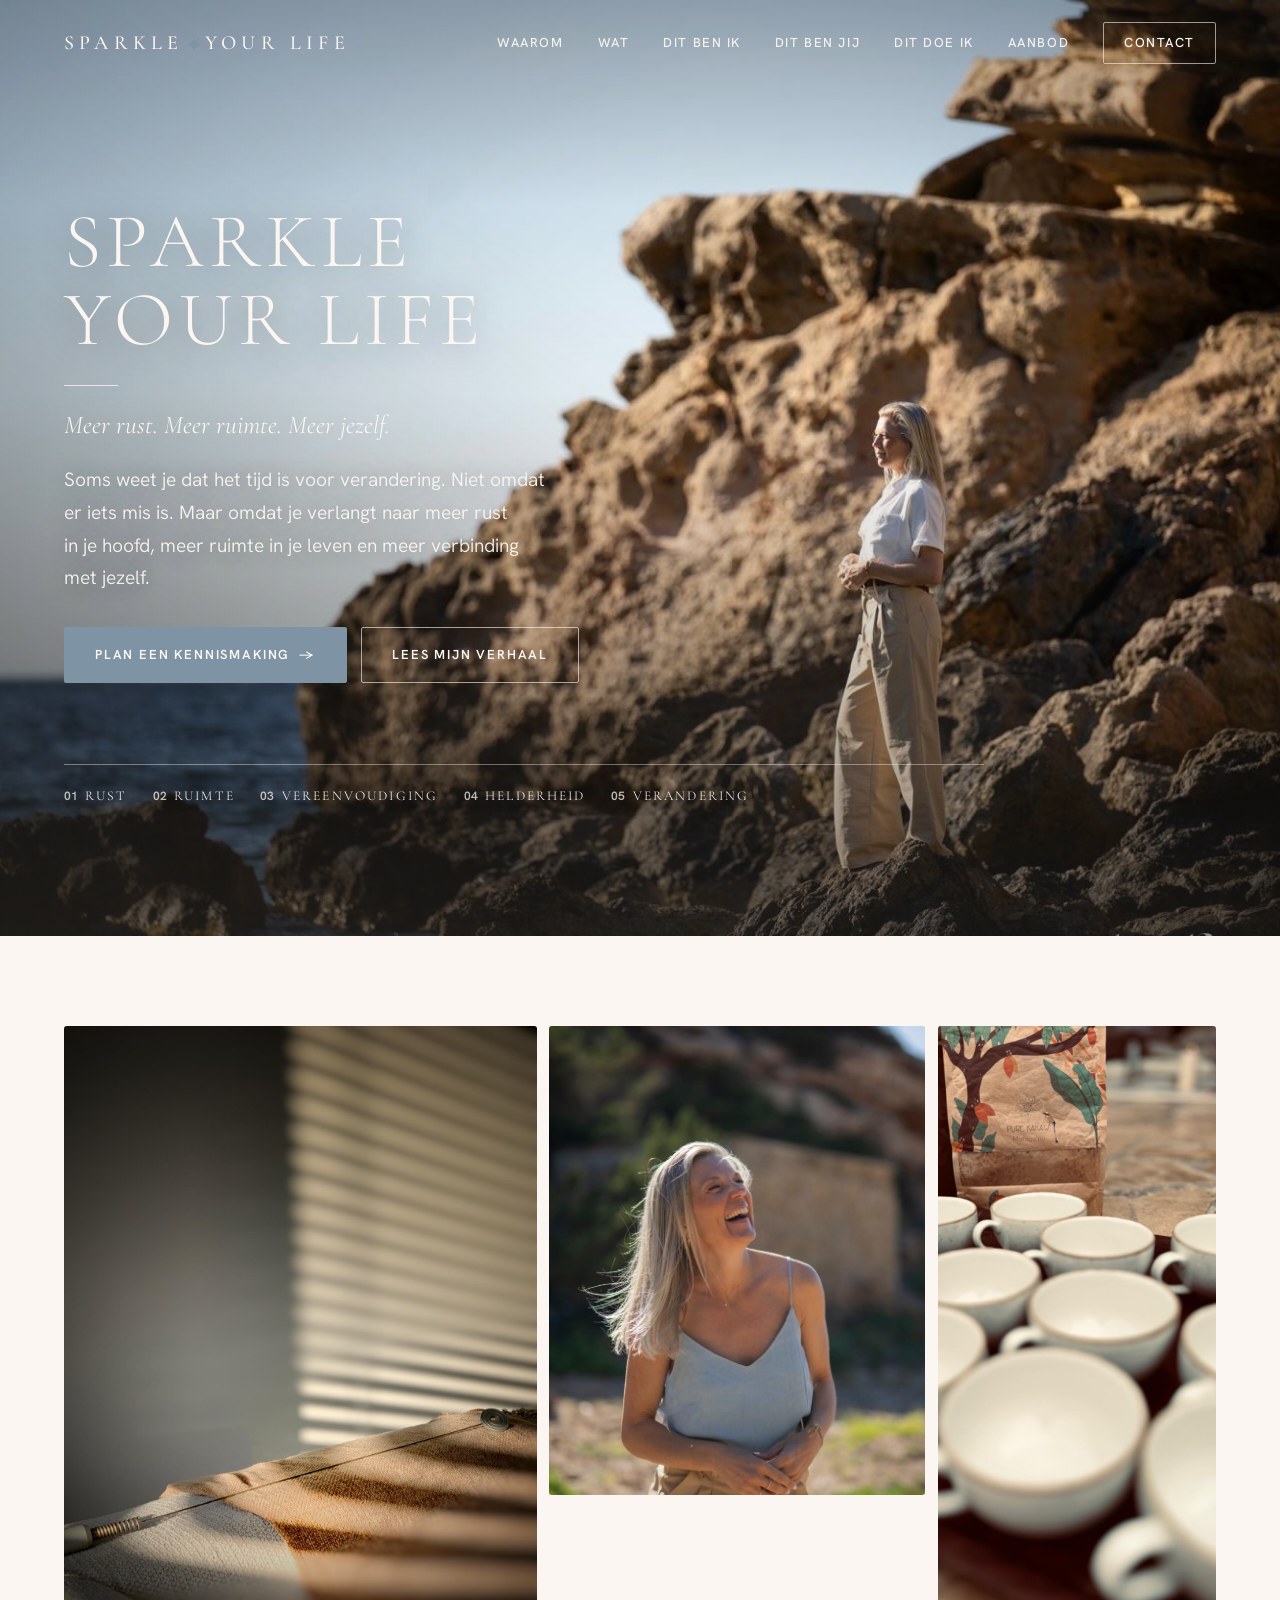
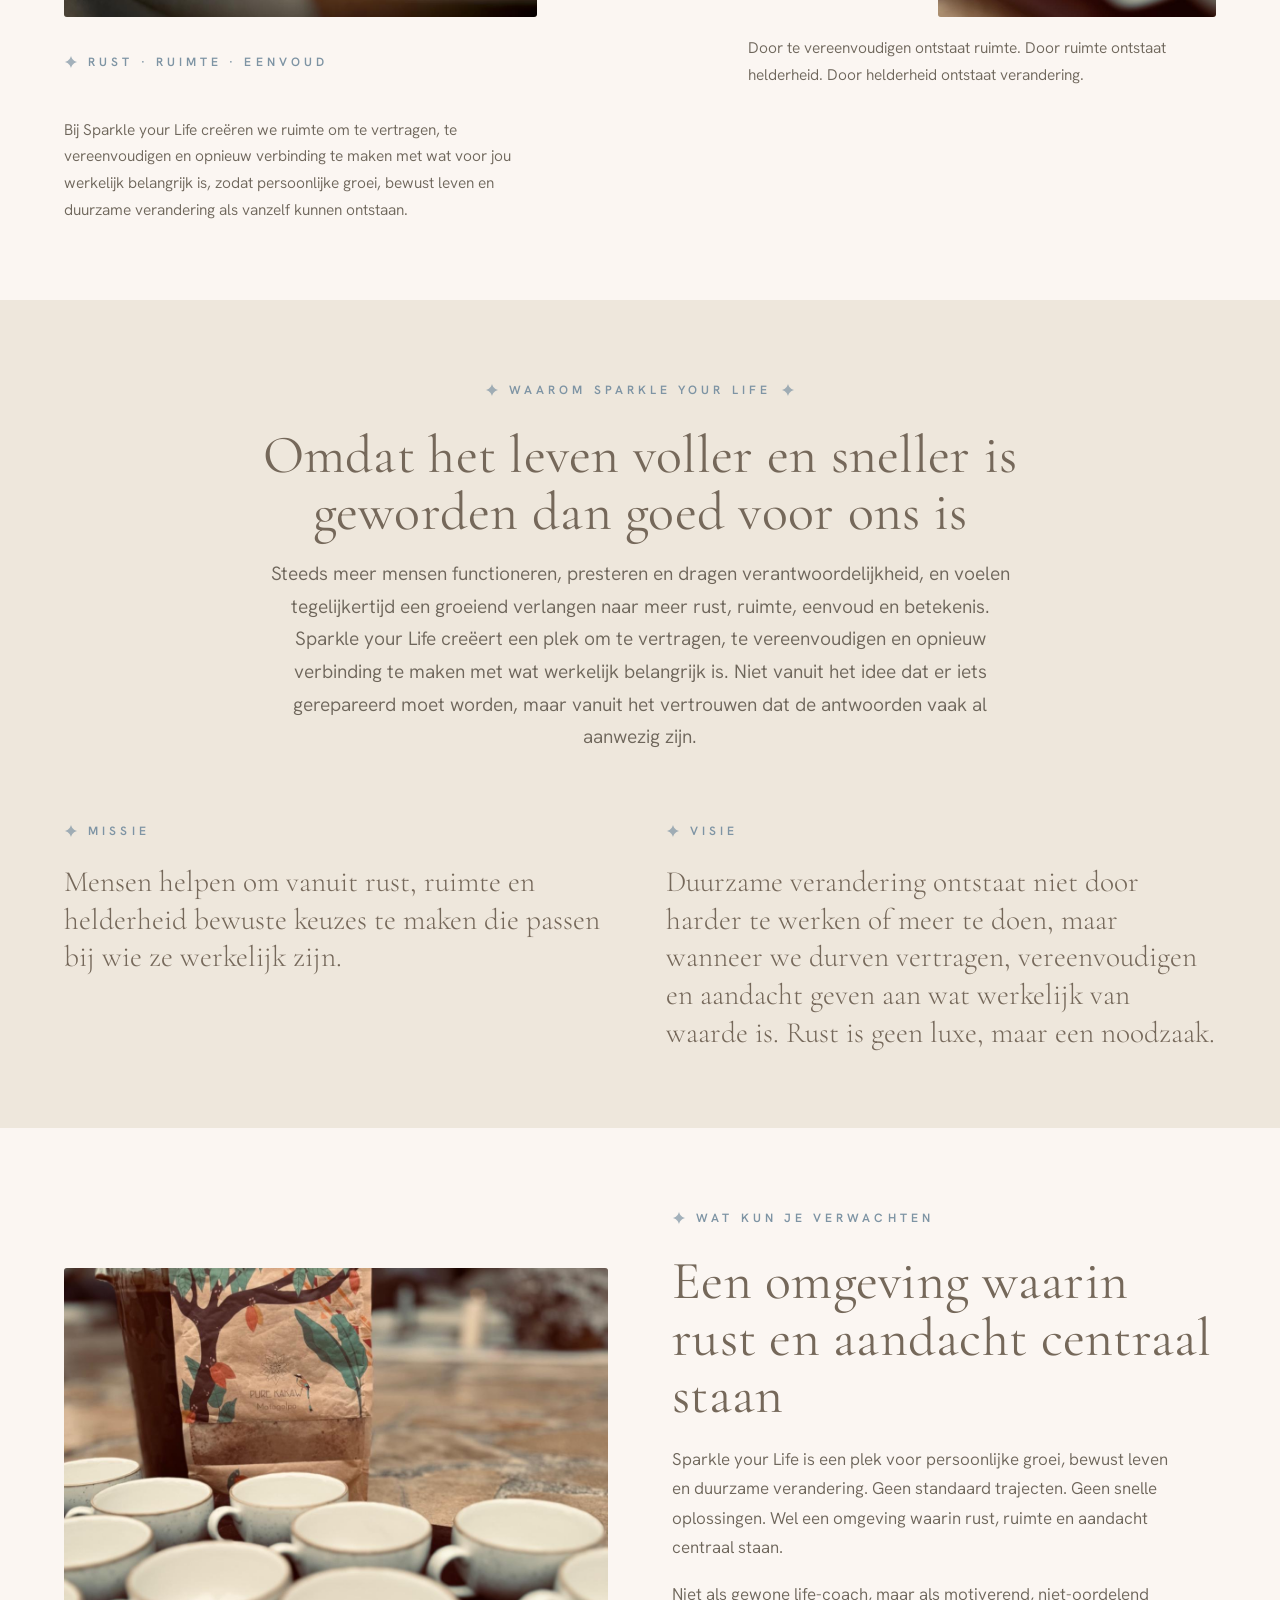
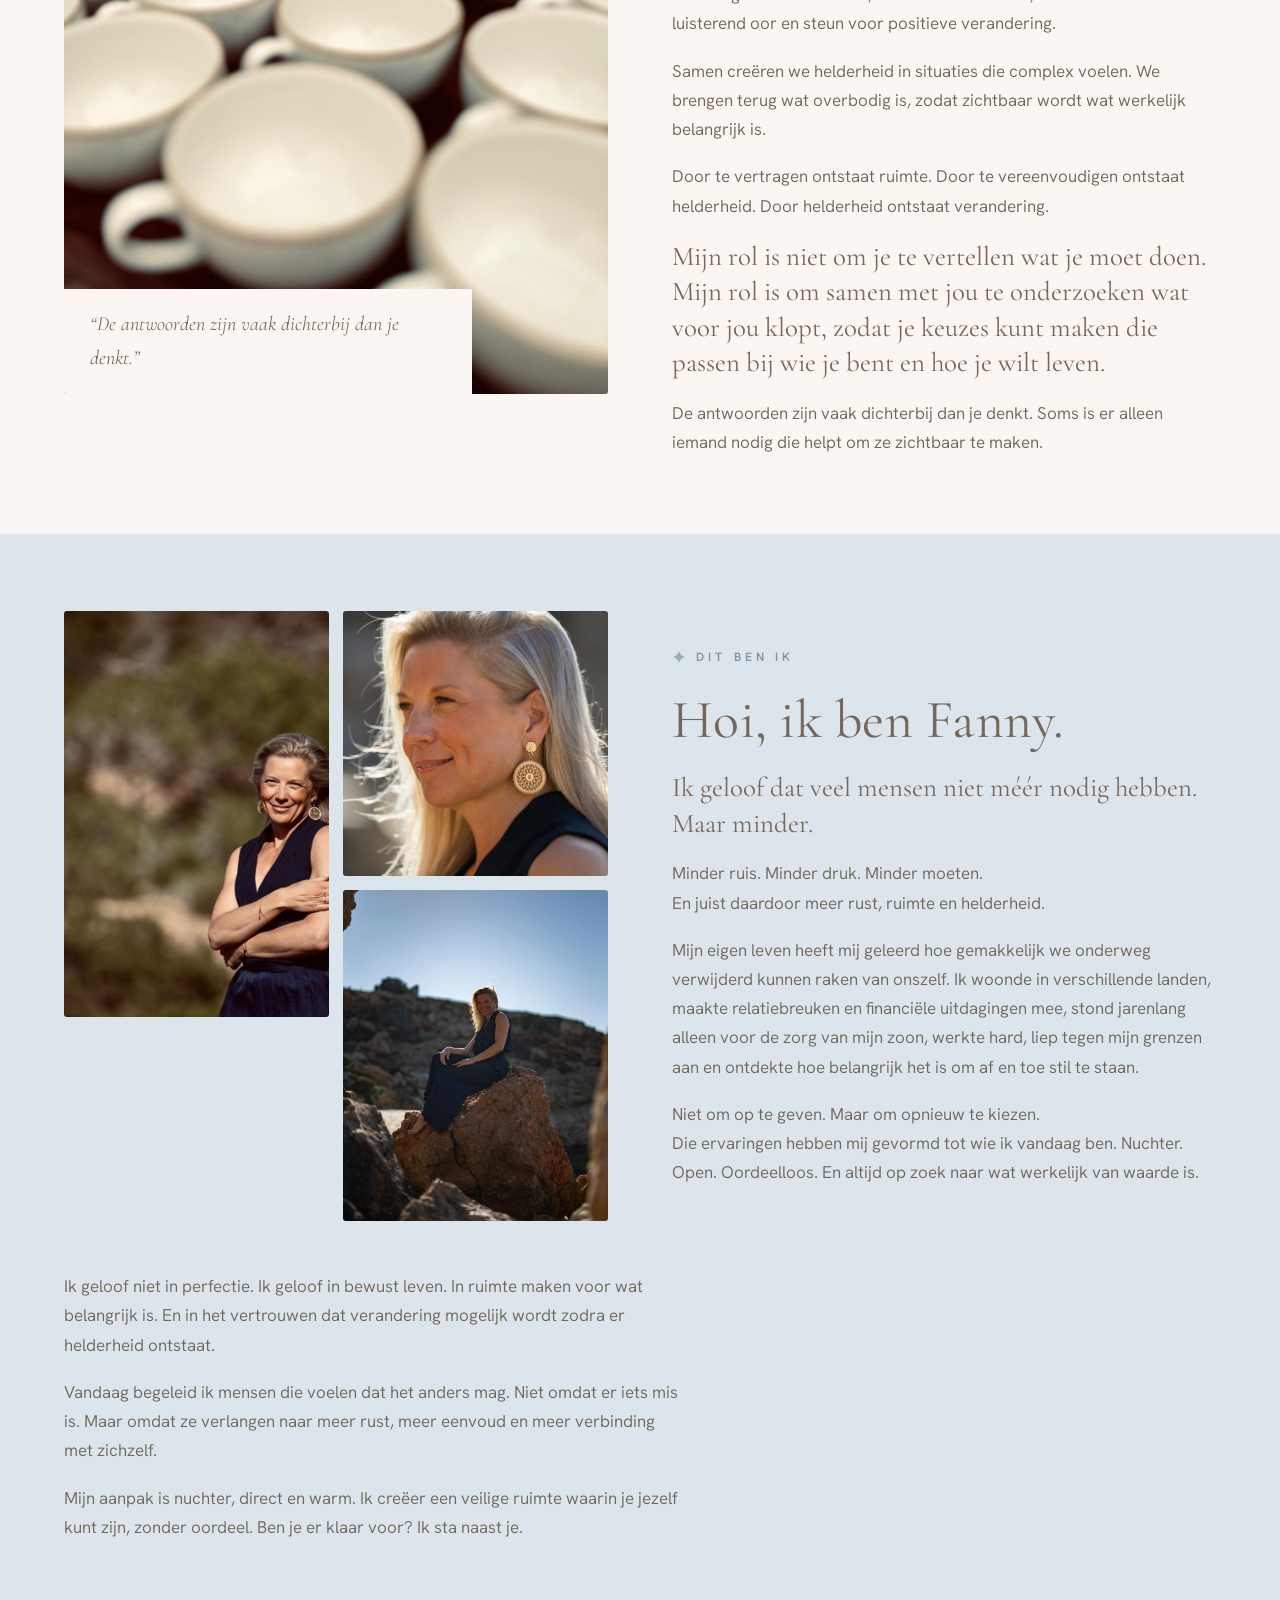
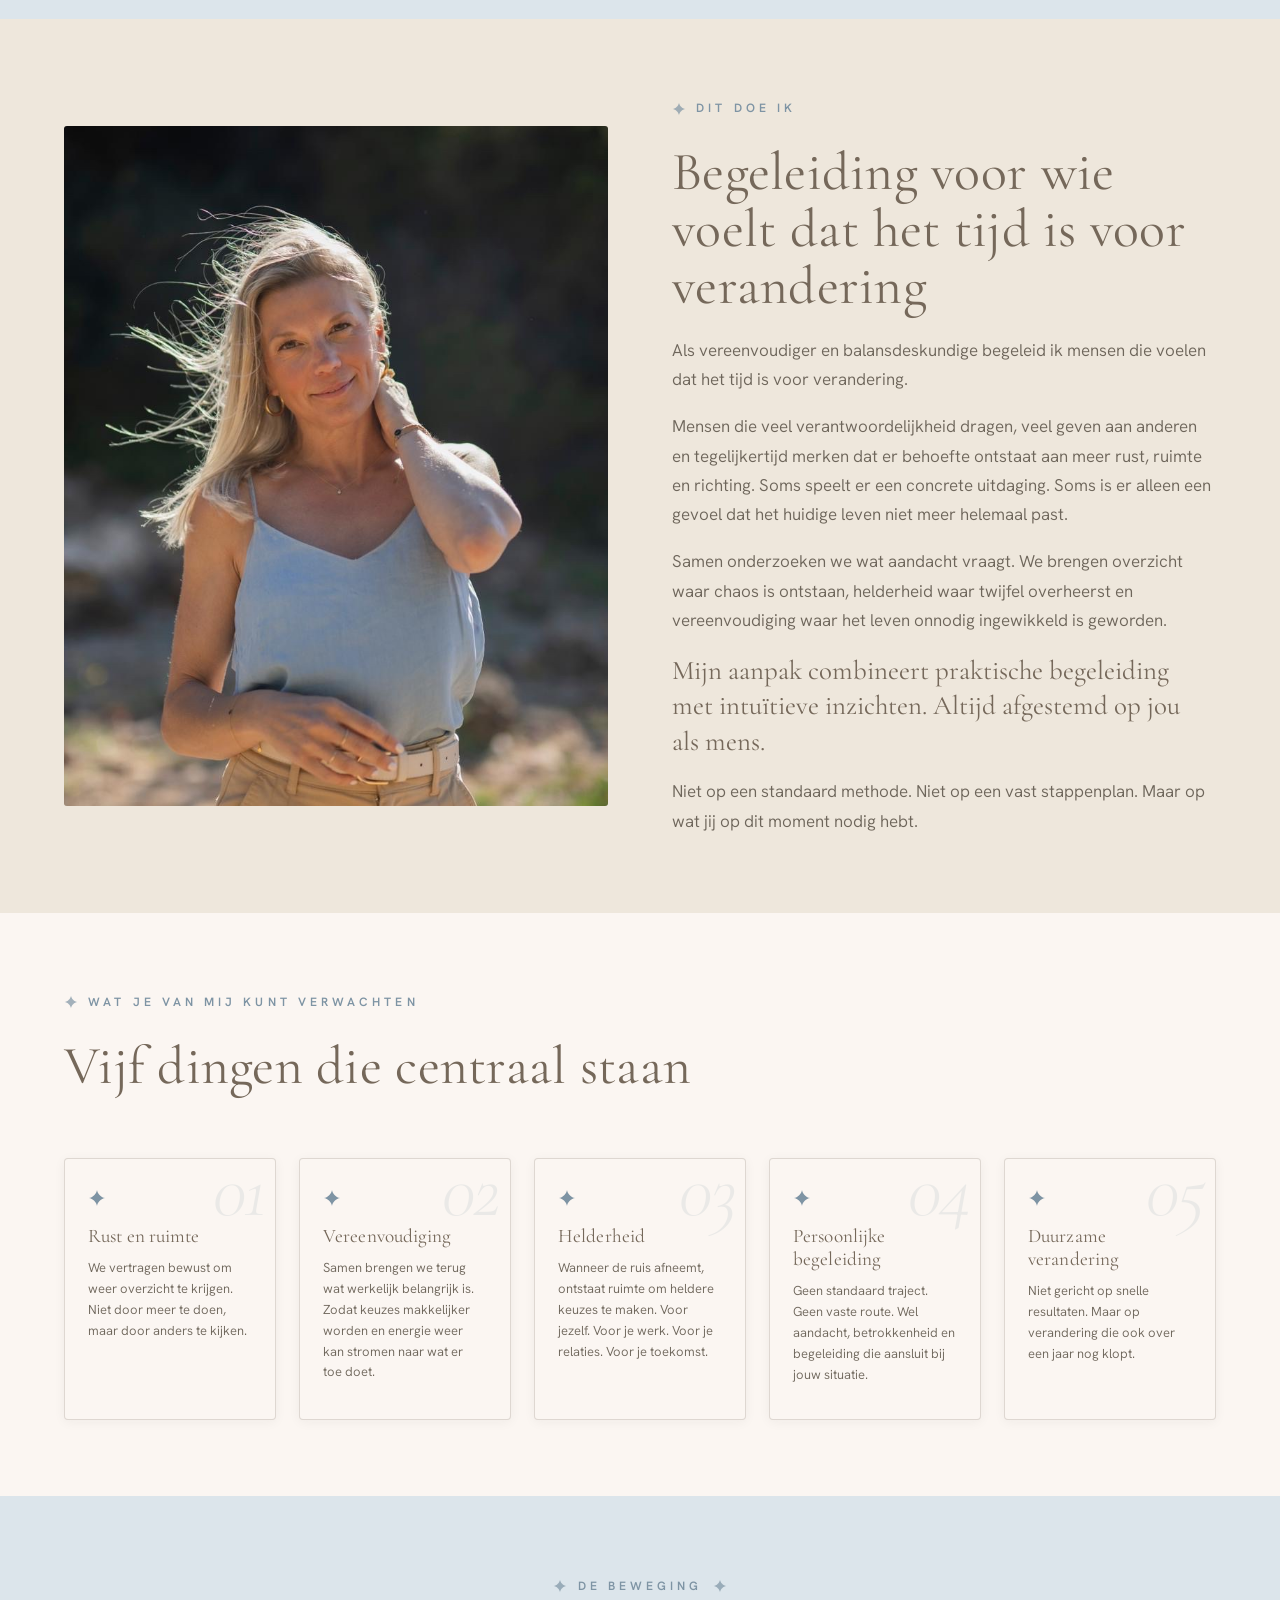
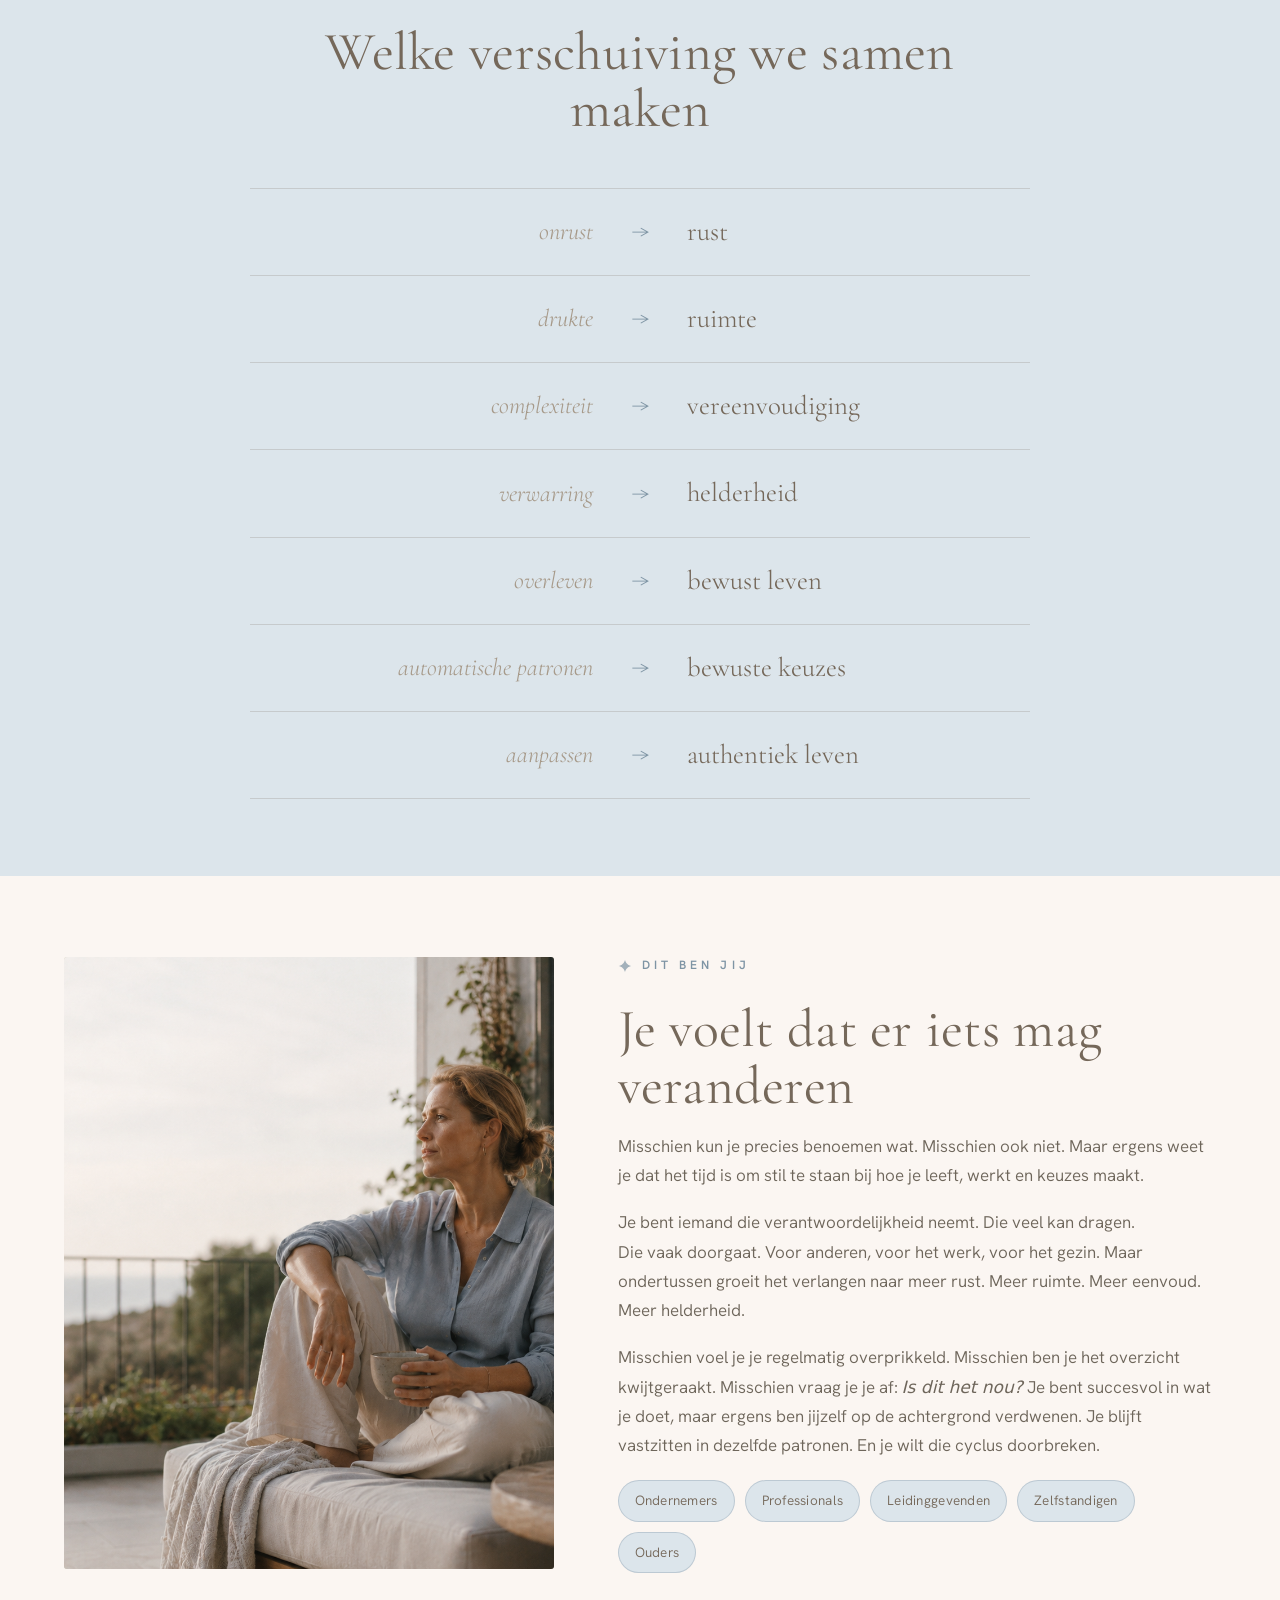
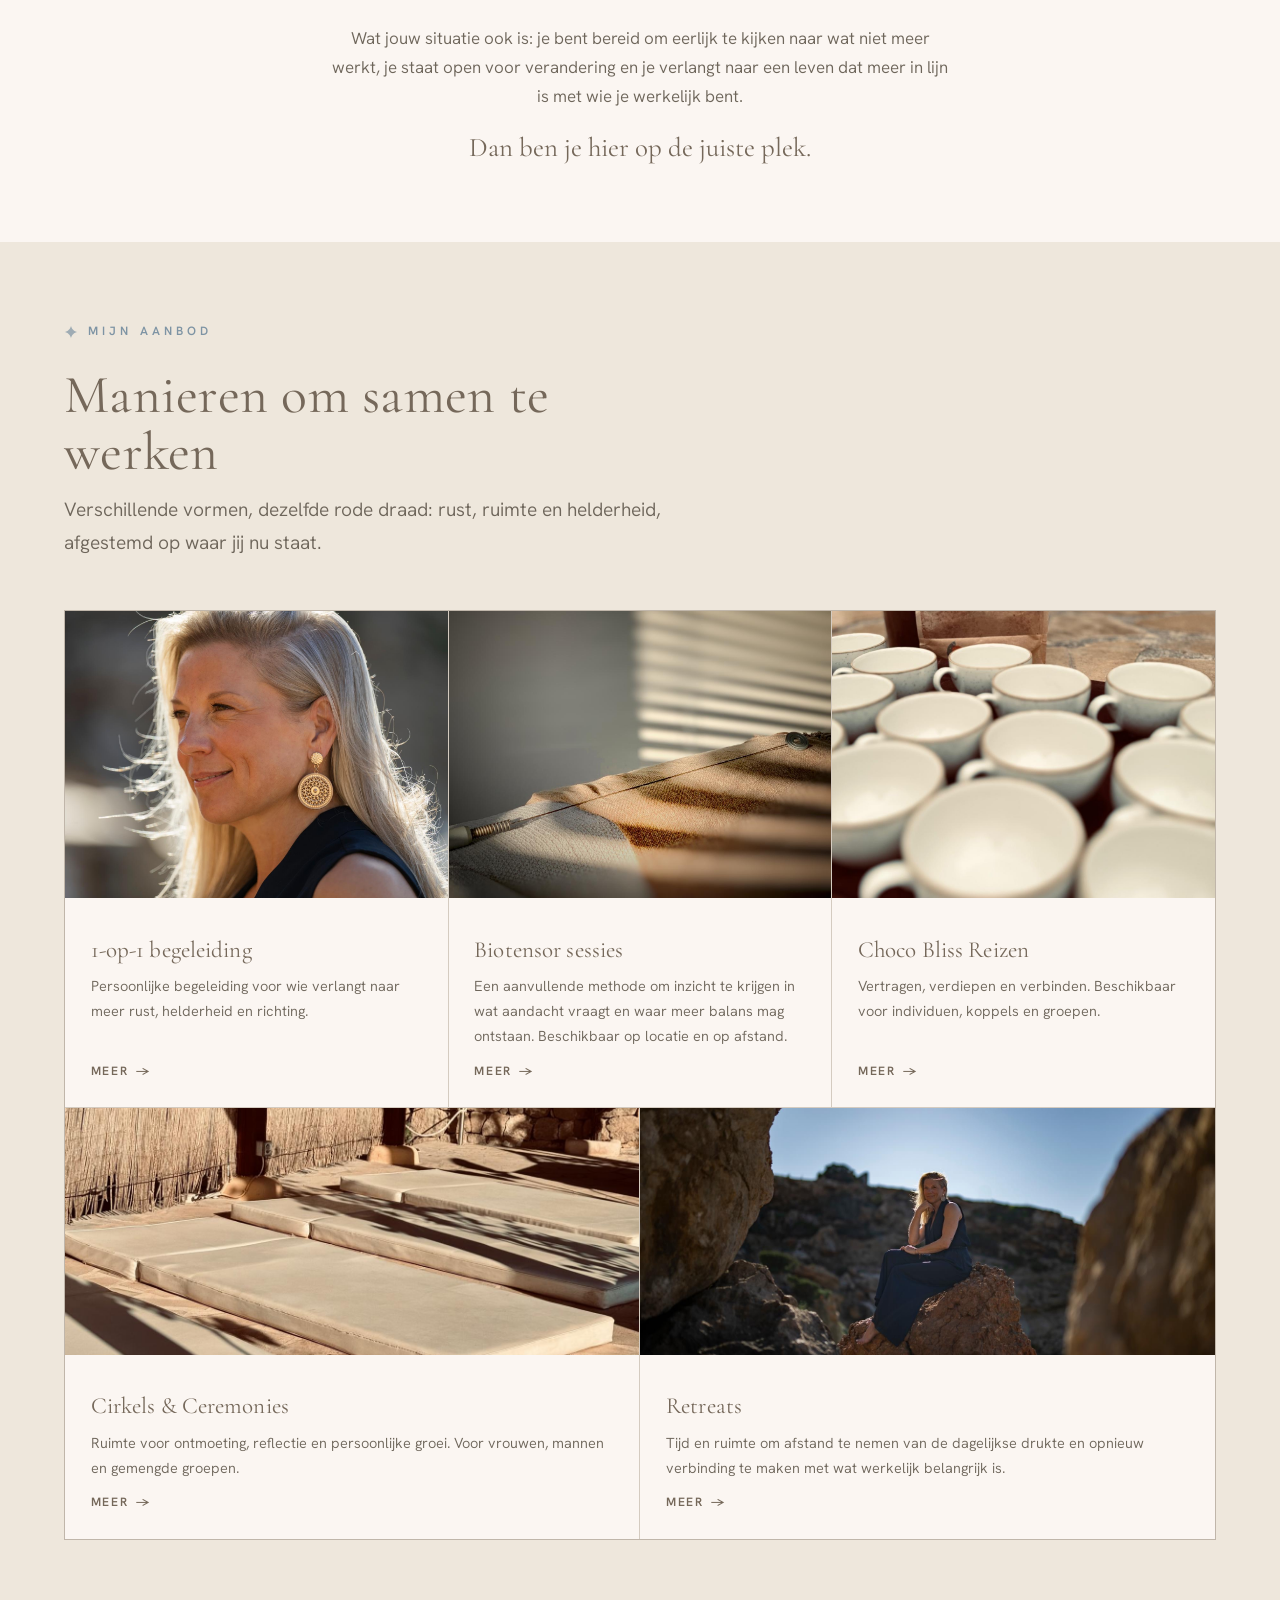
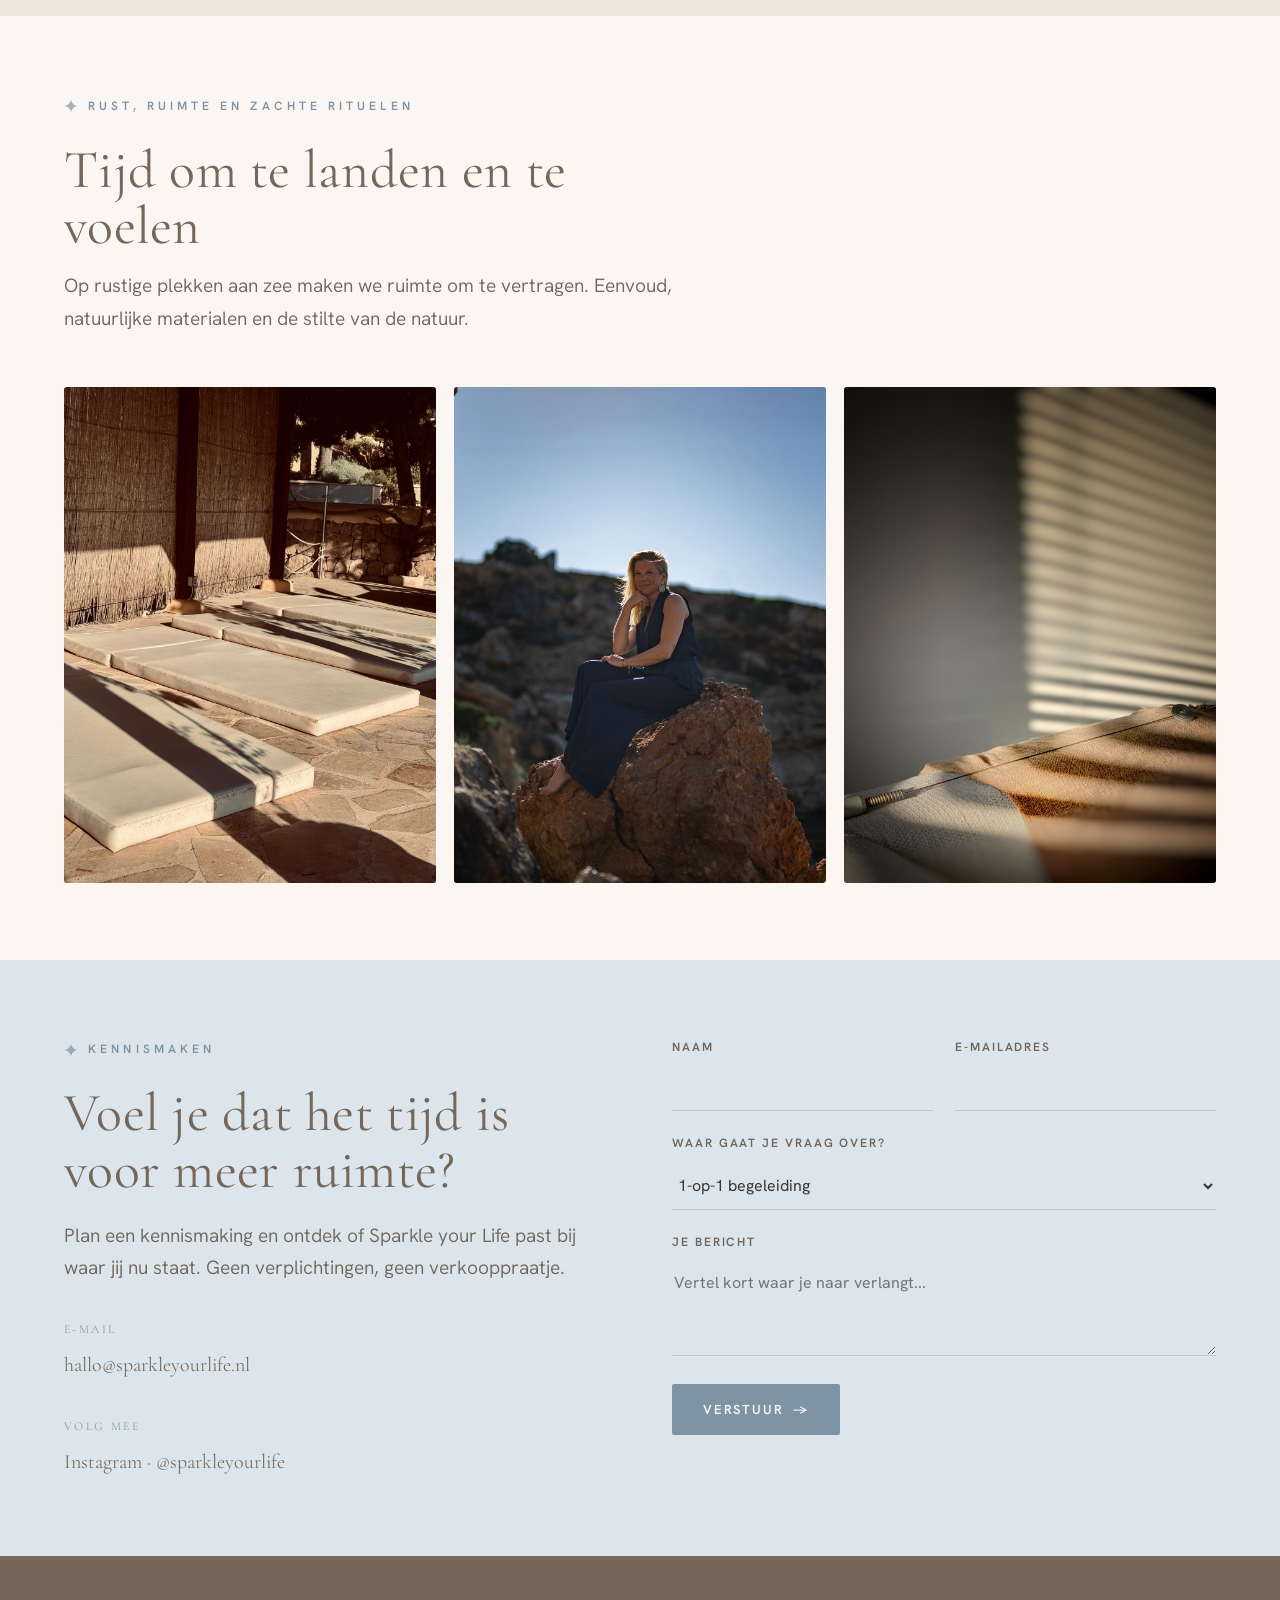
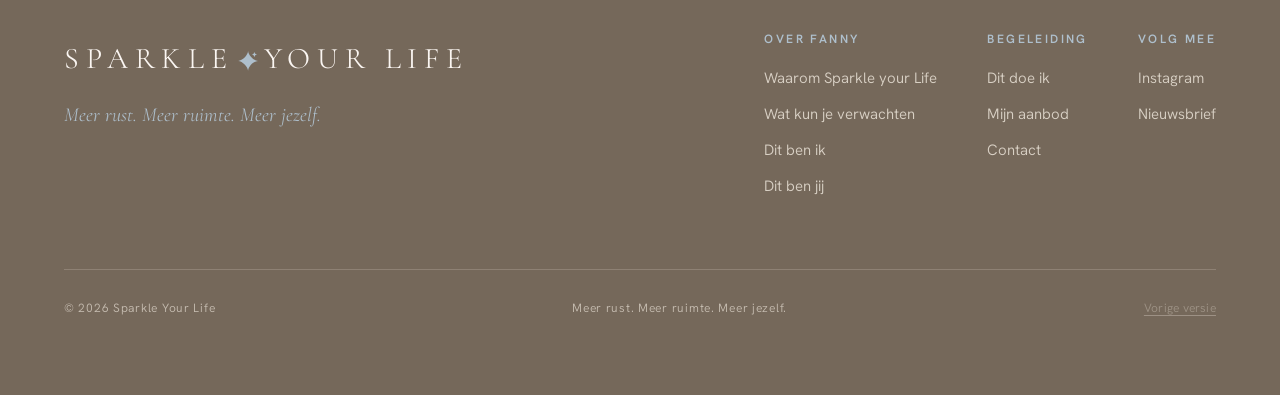
==== commit c14a606a: "Dit ben jij: nieuwe foto toegevoegd (ditbenjij.png) Co-Authored-By: Claude Sonnet 4.6 <noreply@anthr" ====
--- a/index.html
+++ b/index.html
@@ -400,7 +400,7 @@
 <section id="ditbenjij" aria-label="Dit ben jij">
   <div class="wrap">
     <div class="voorwie">
-      <div class="voorwie-img reveal"><img src="img/lach-licht.jpg" alt="Lichtheid en vreugde" /></div>
+      <div class="voorwie-img reveal"><img src="img/ditbenjij.png" alt="Je voelt dat er iets mag veranderen" /></div>
       <div class="reveal d1">
         <span class="kicker">Dit ben jij</span>
         <h2 class="h2" style="margin:18px 0 18px">Je voelt dat er iets mag veranderen</h2>
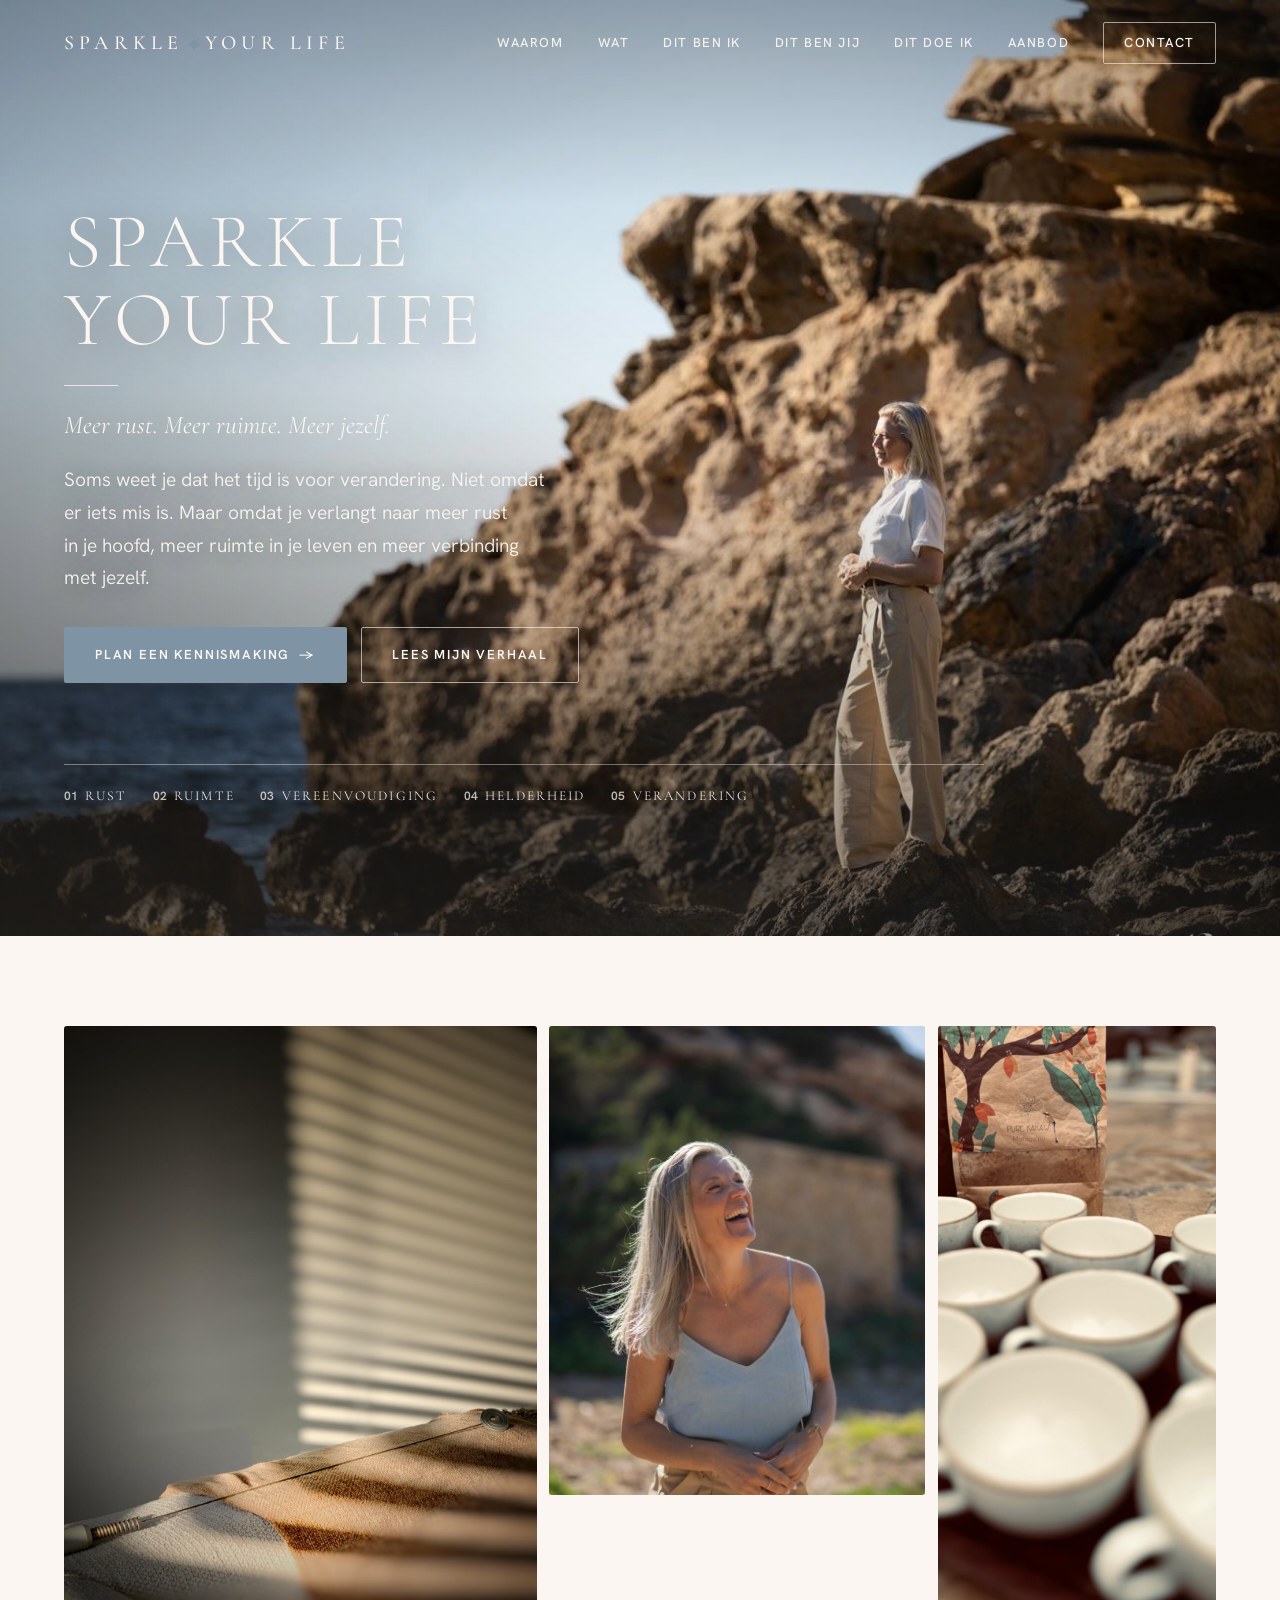
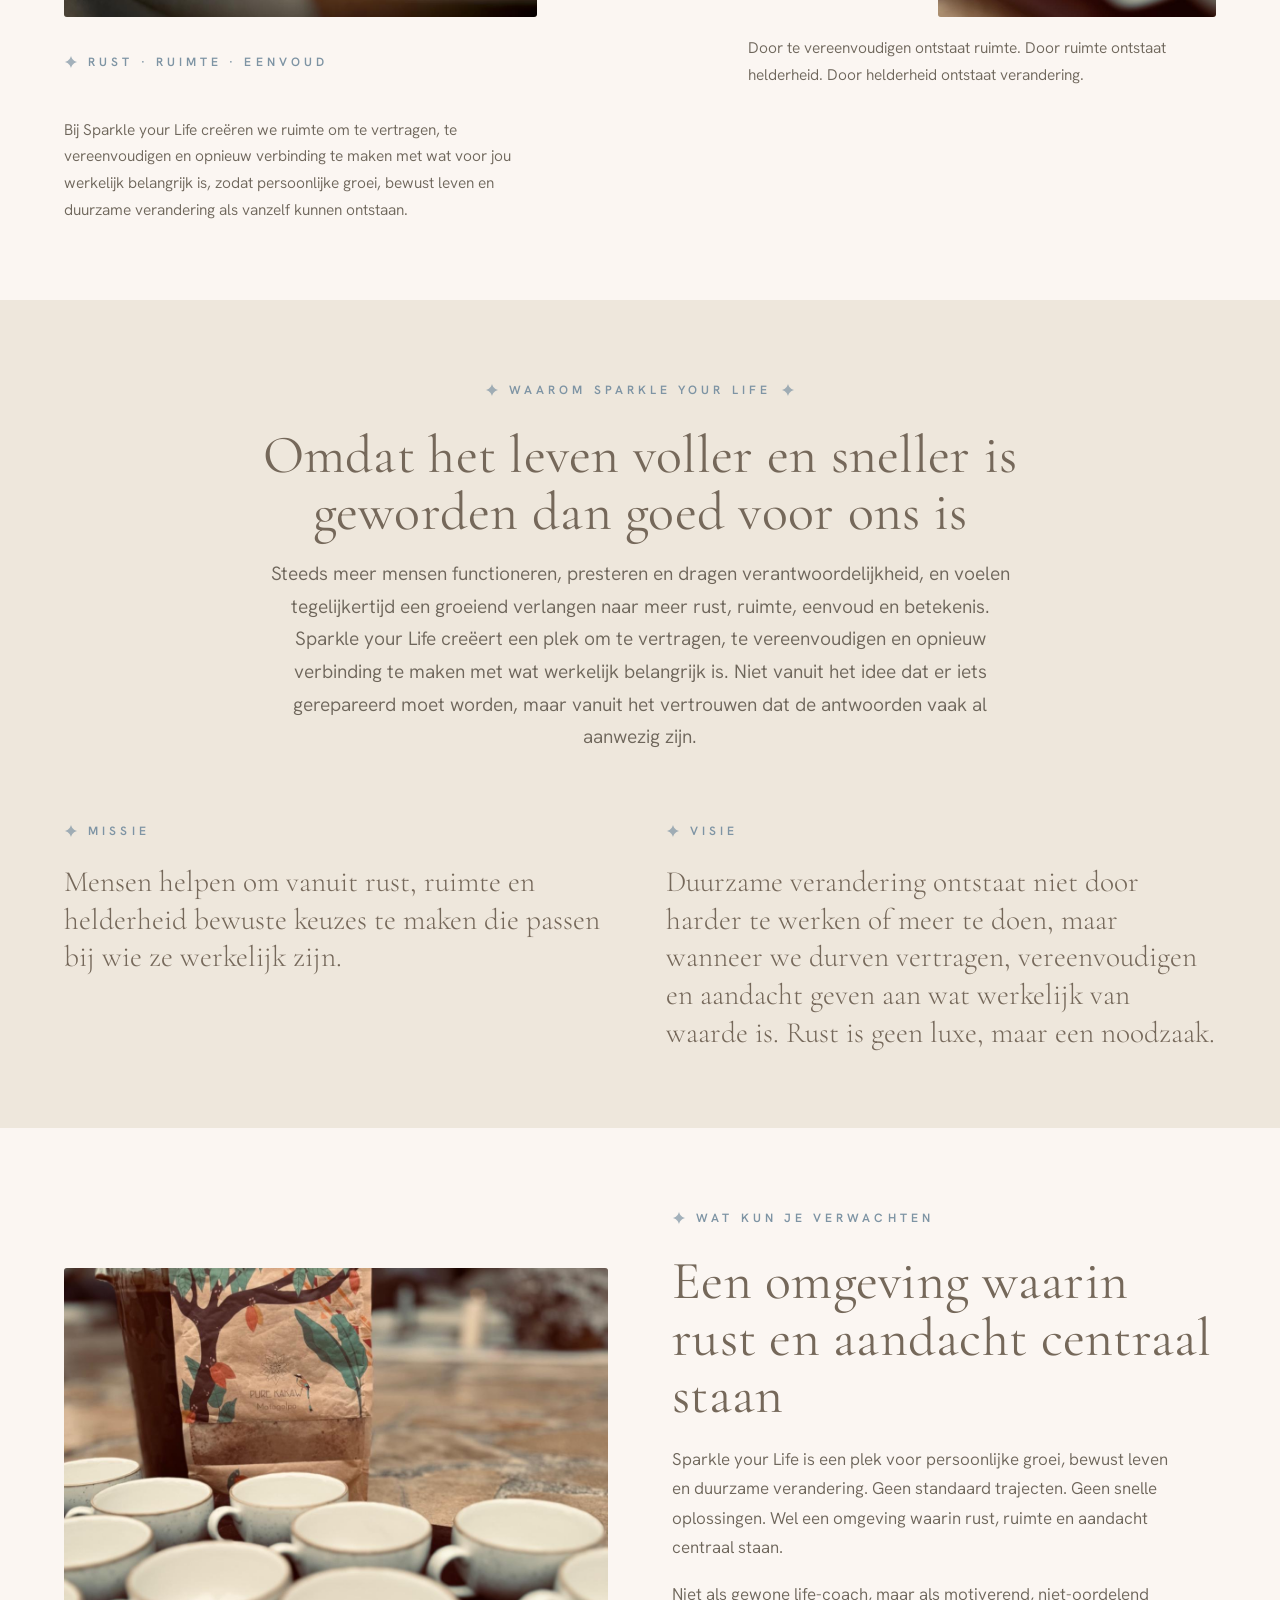
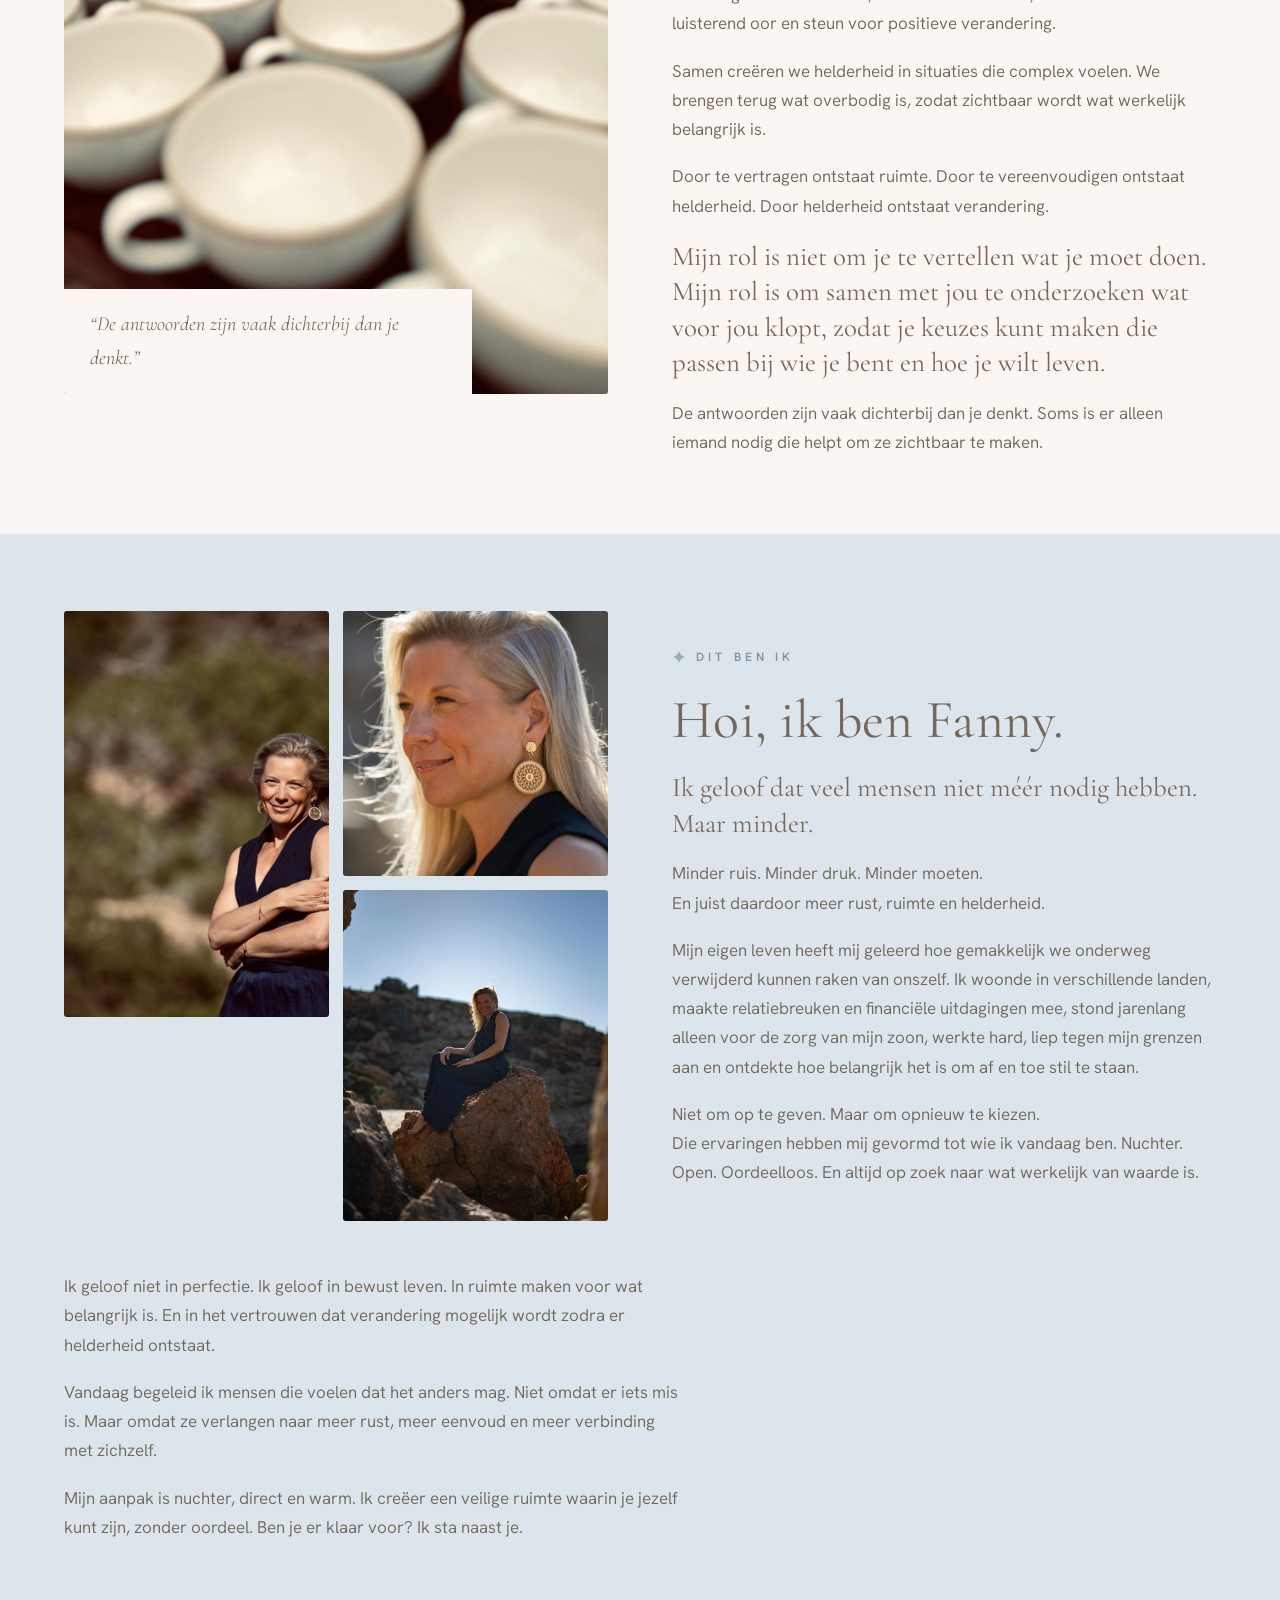
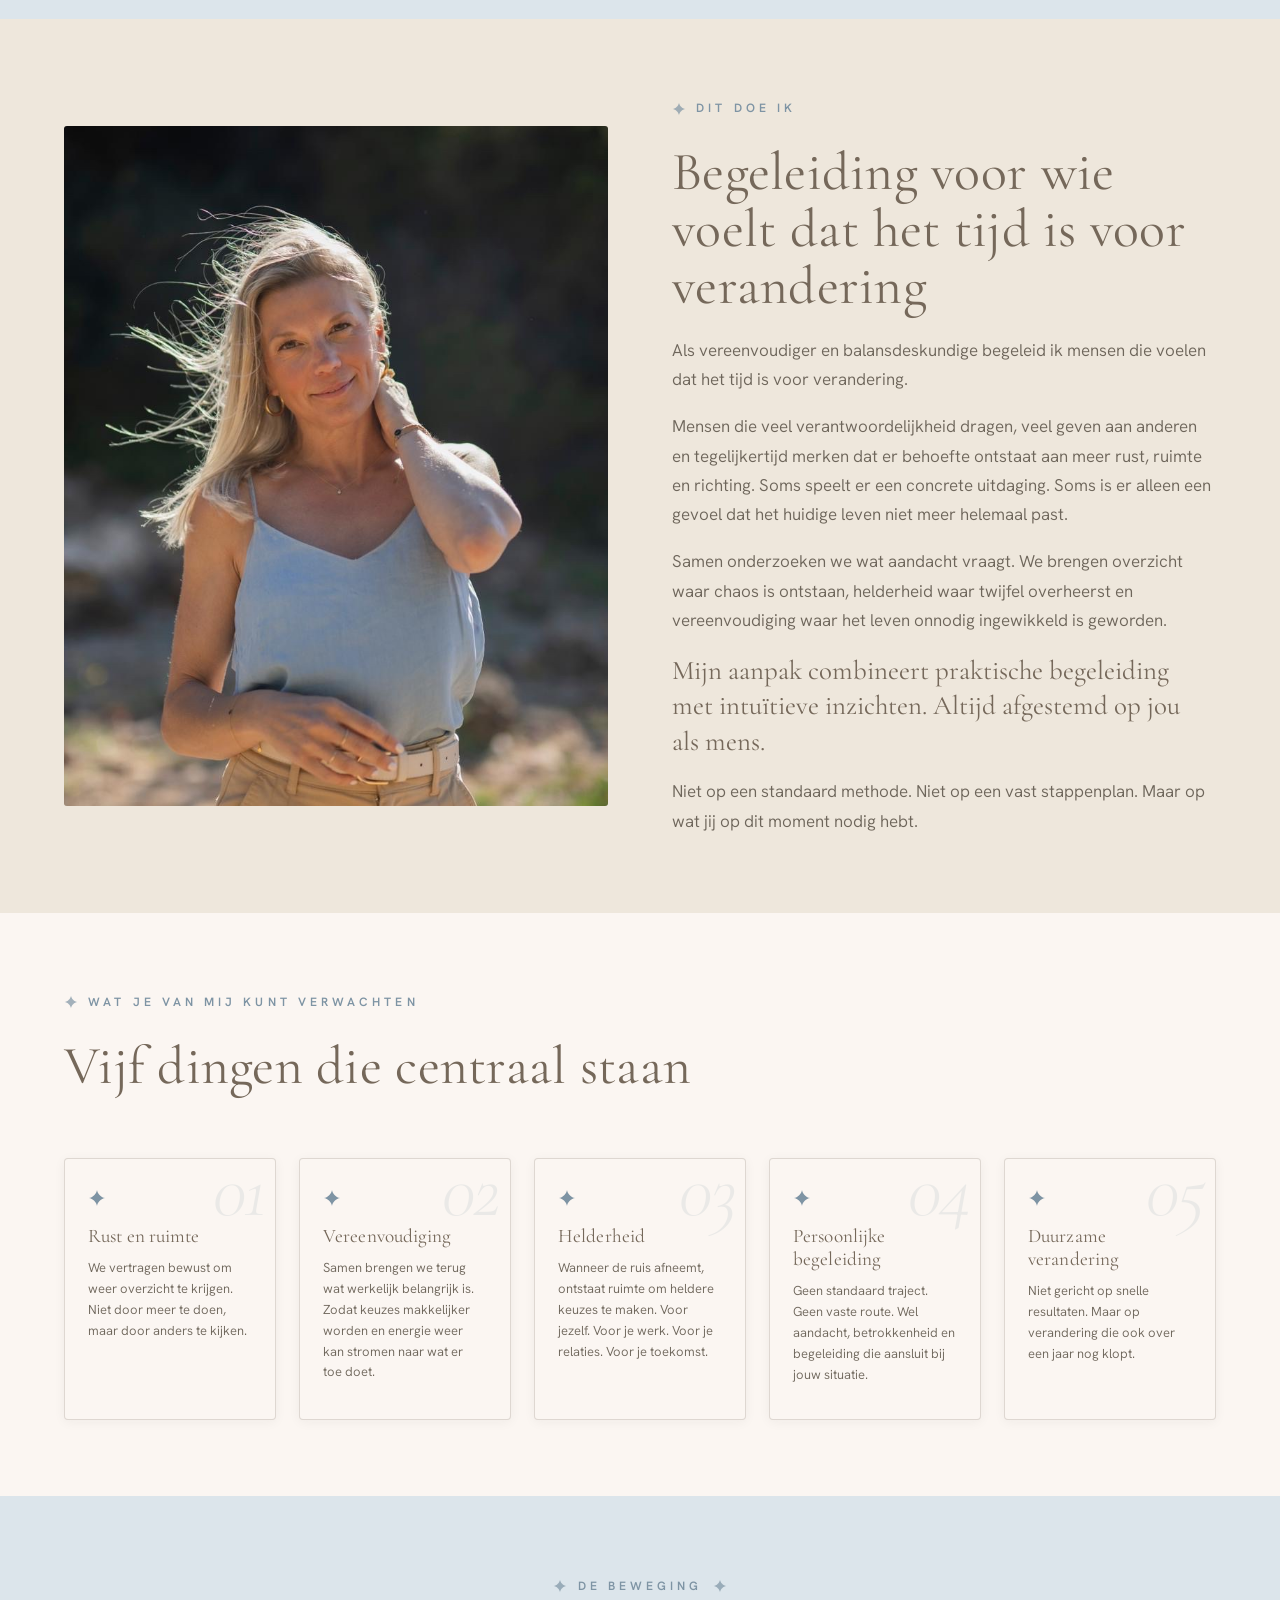
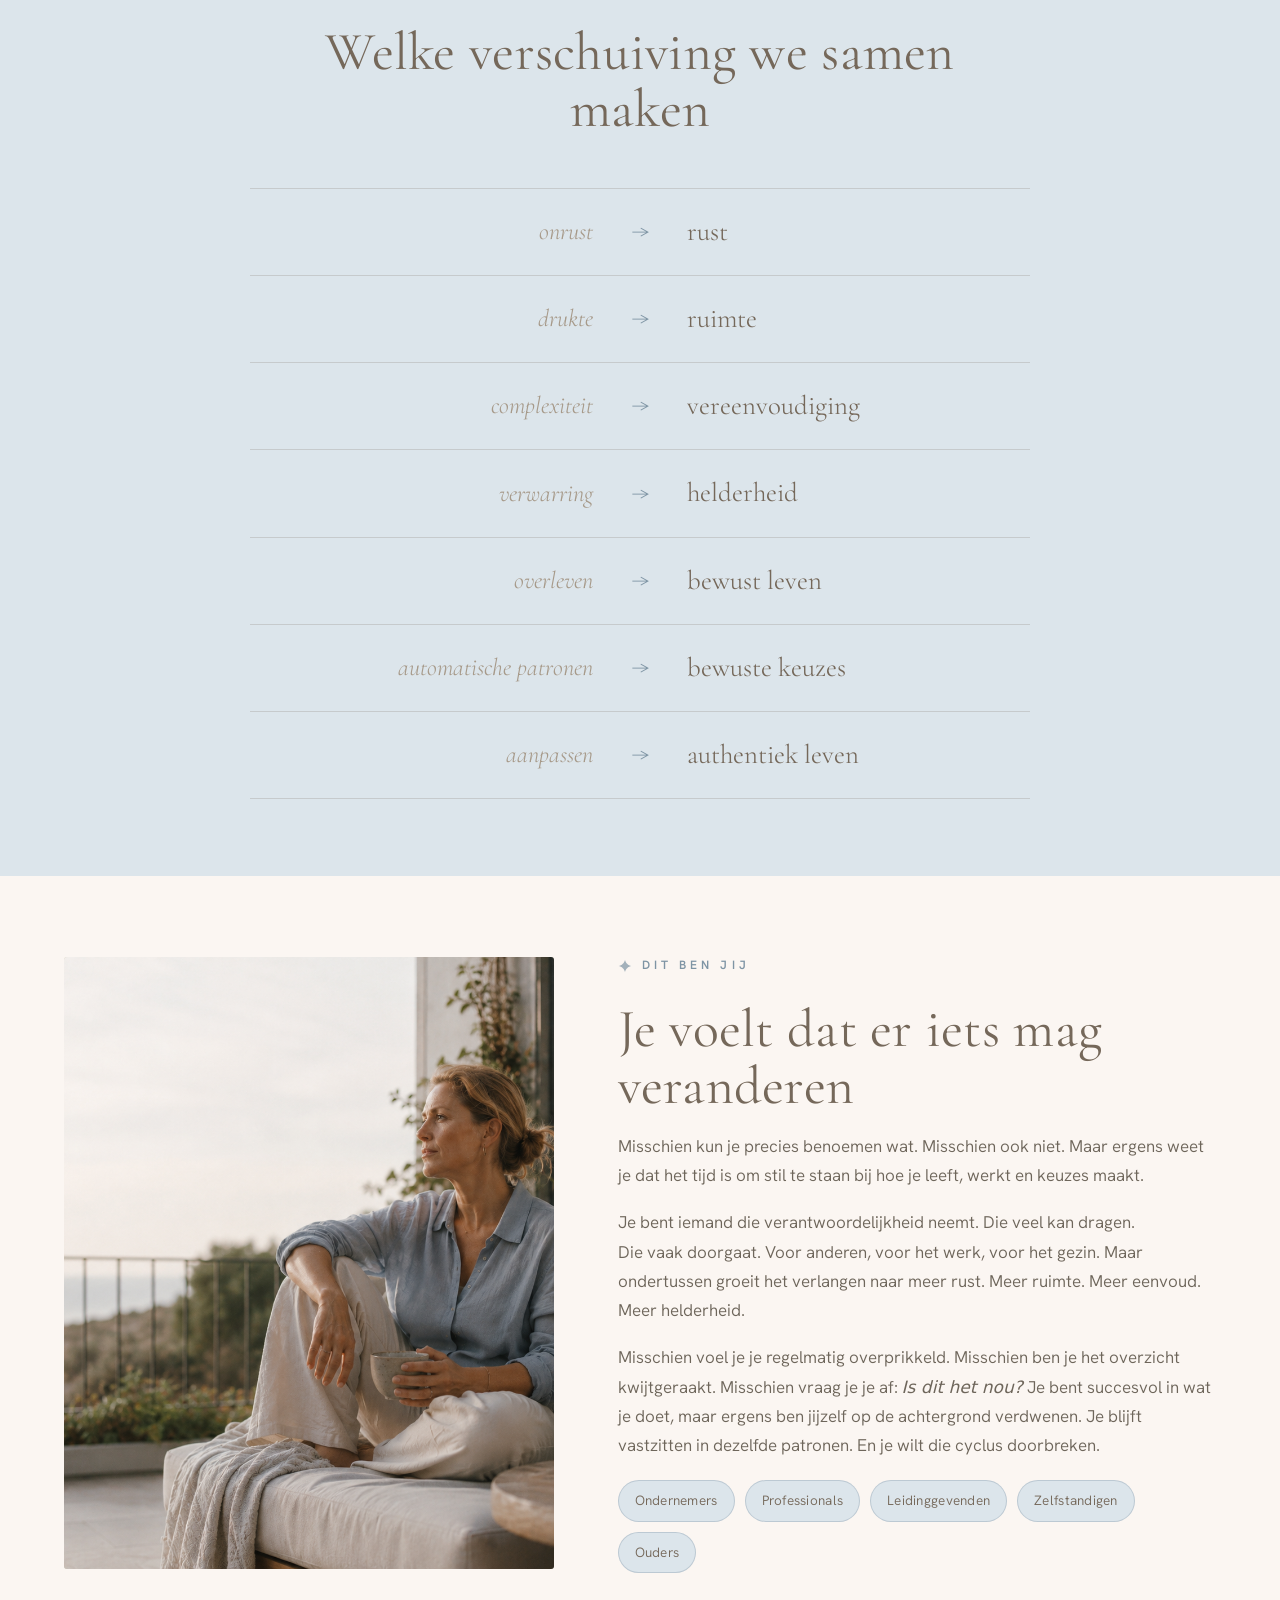
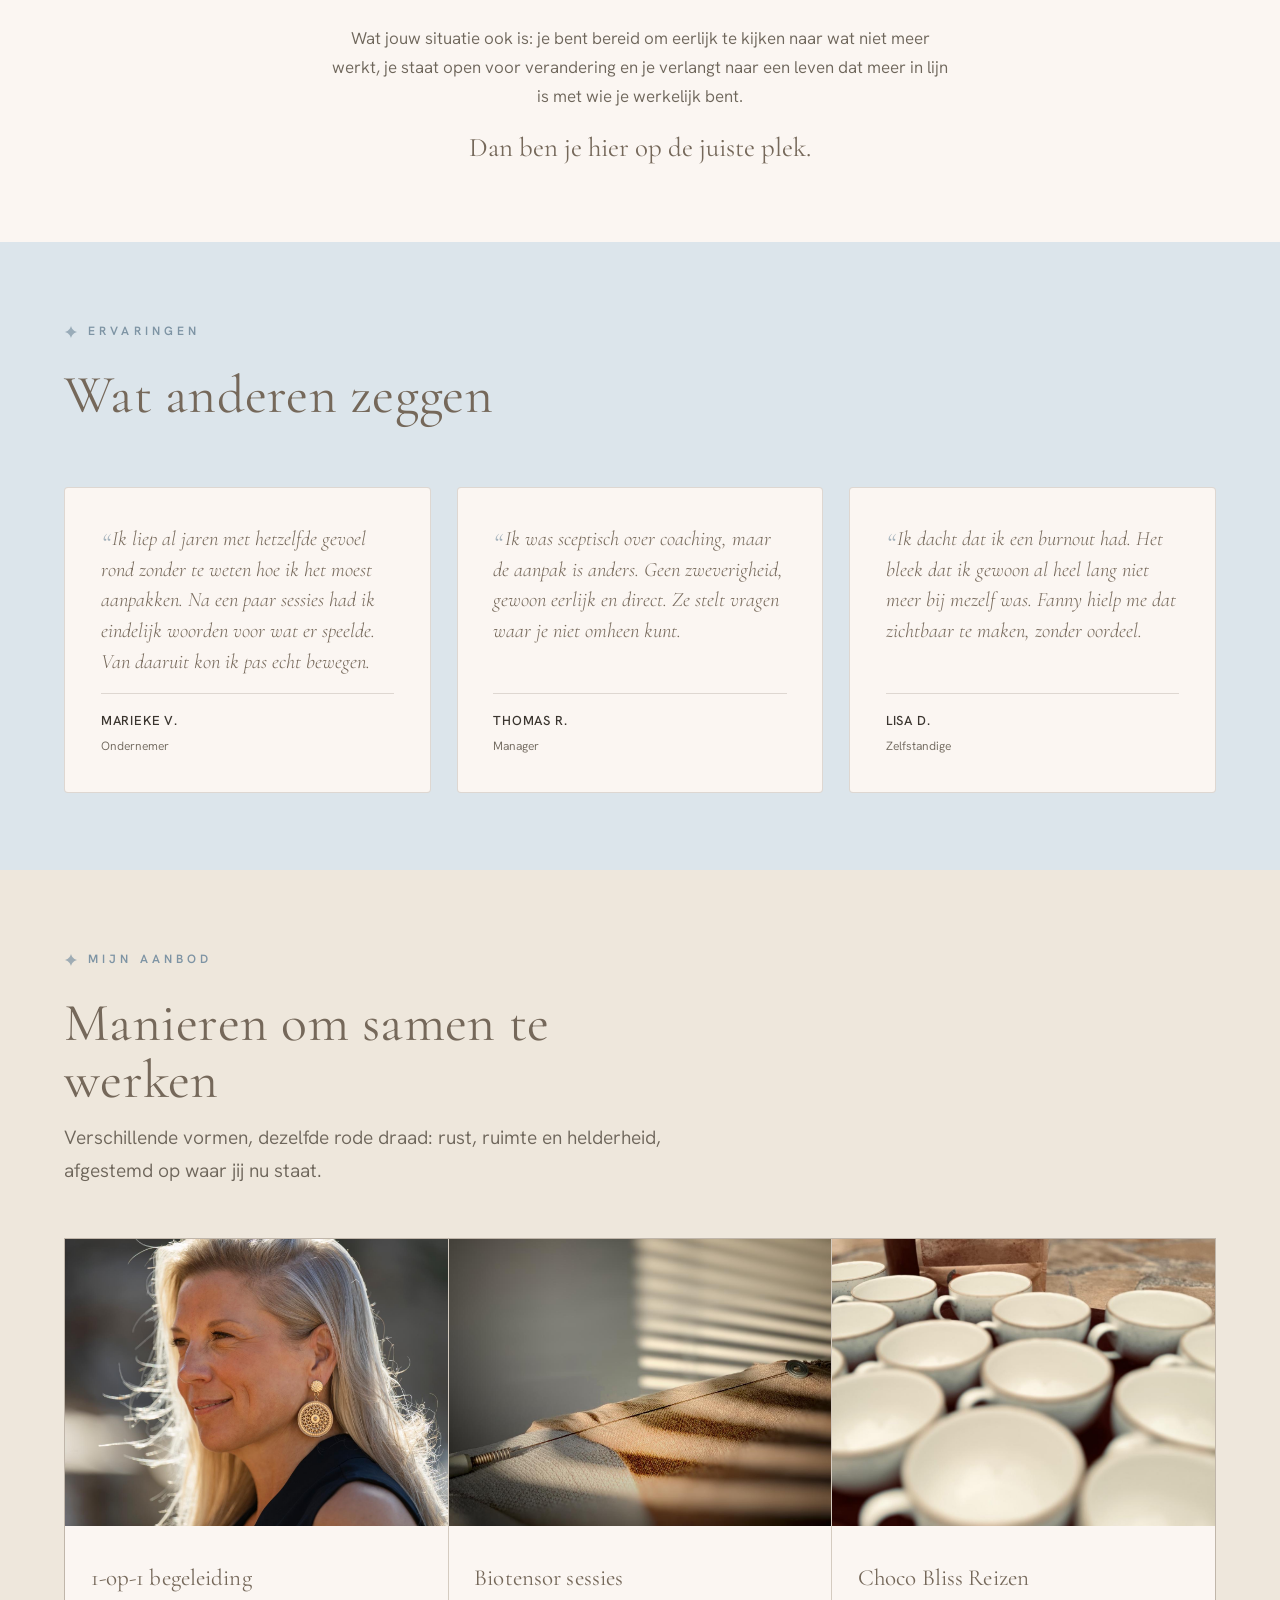
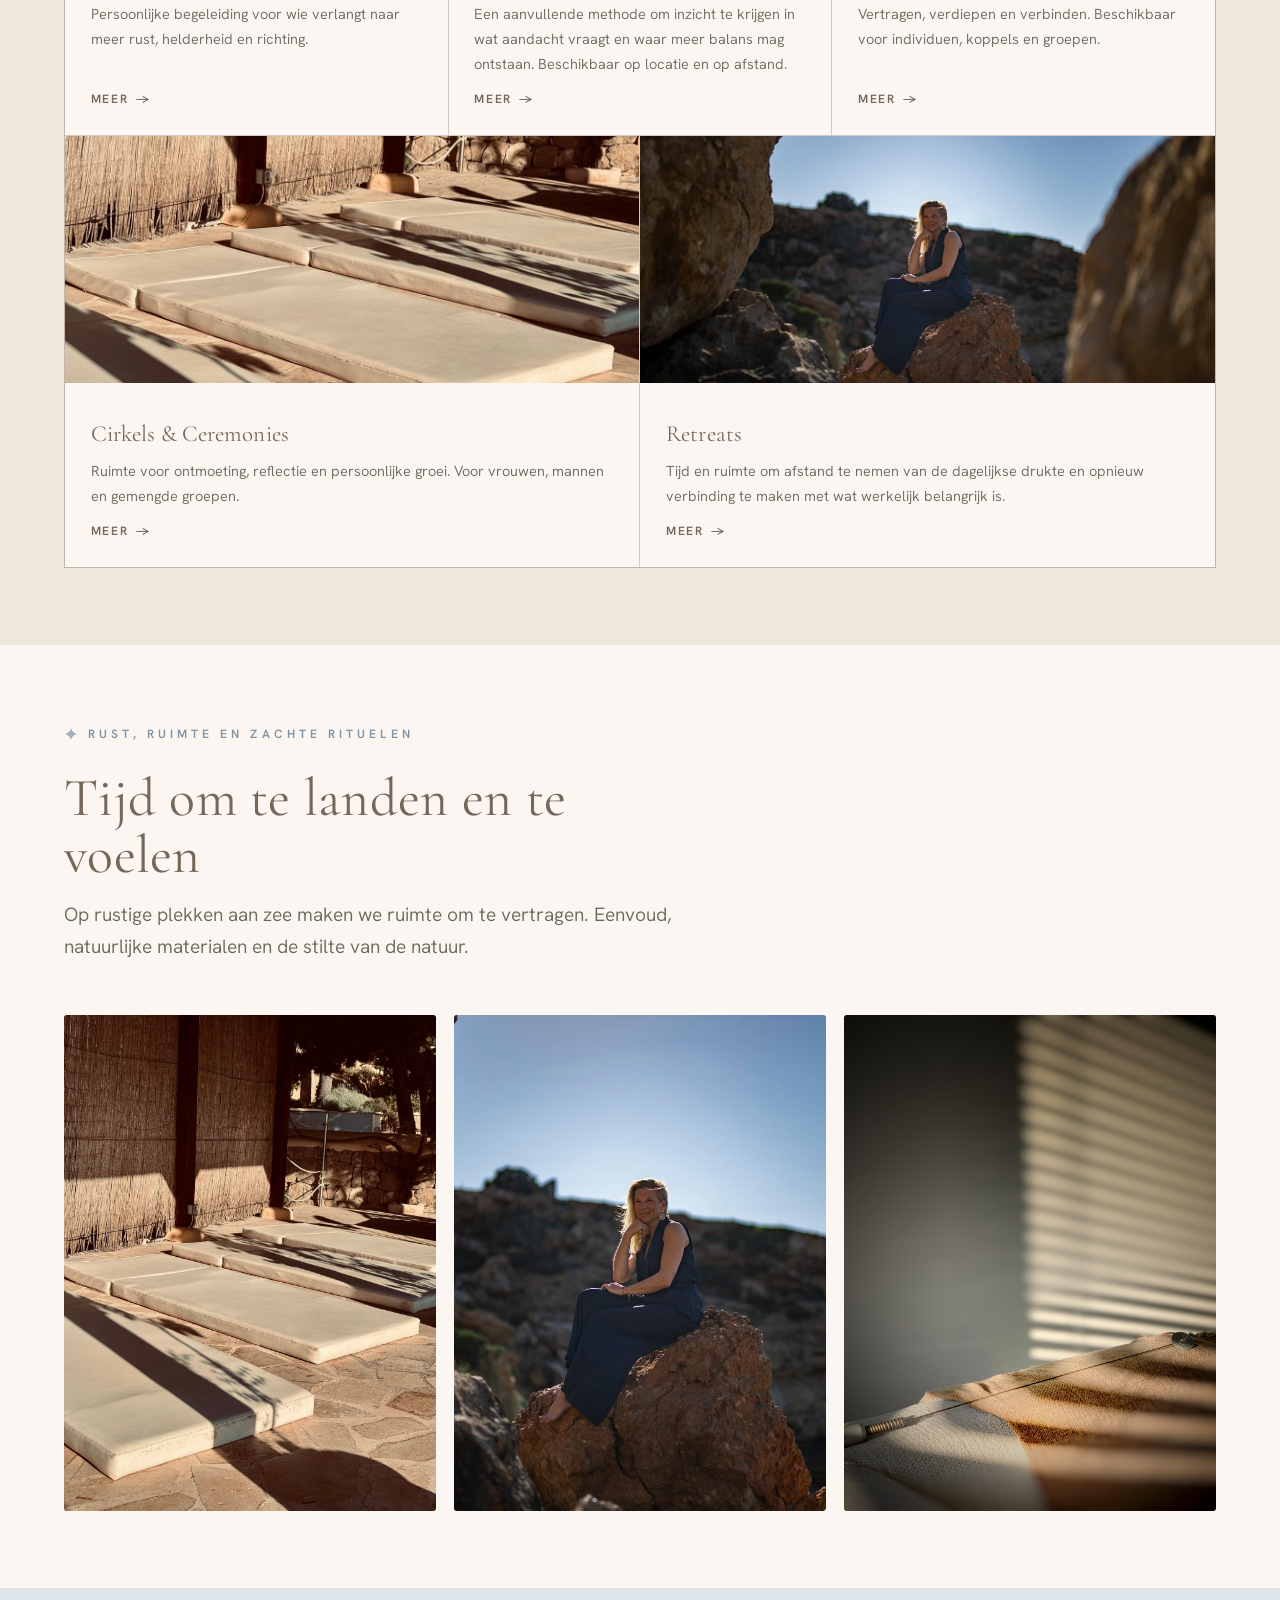
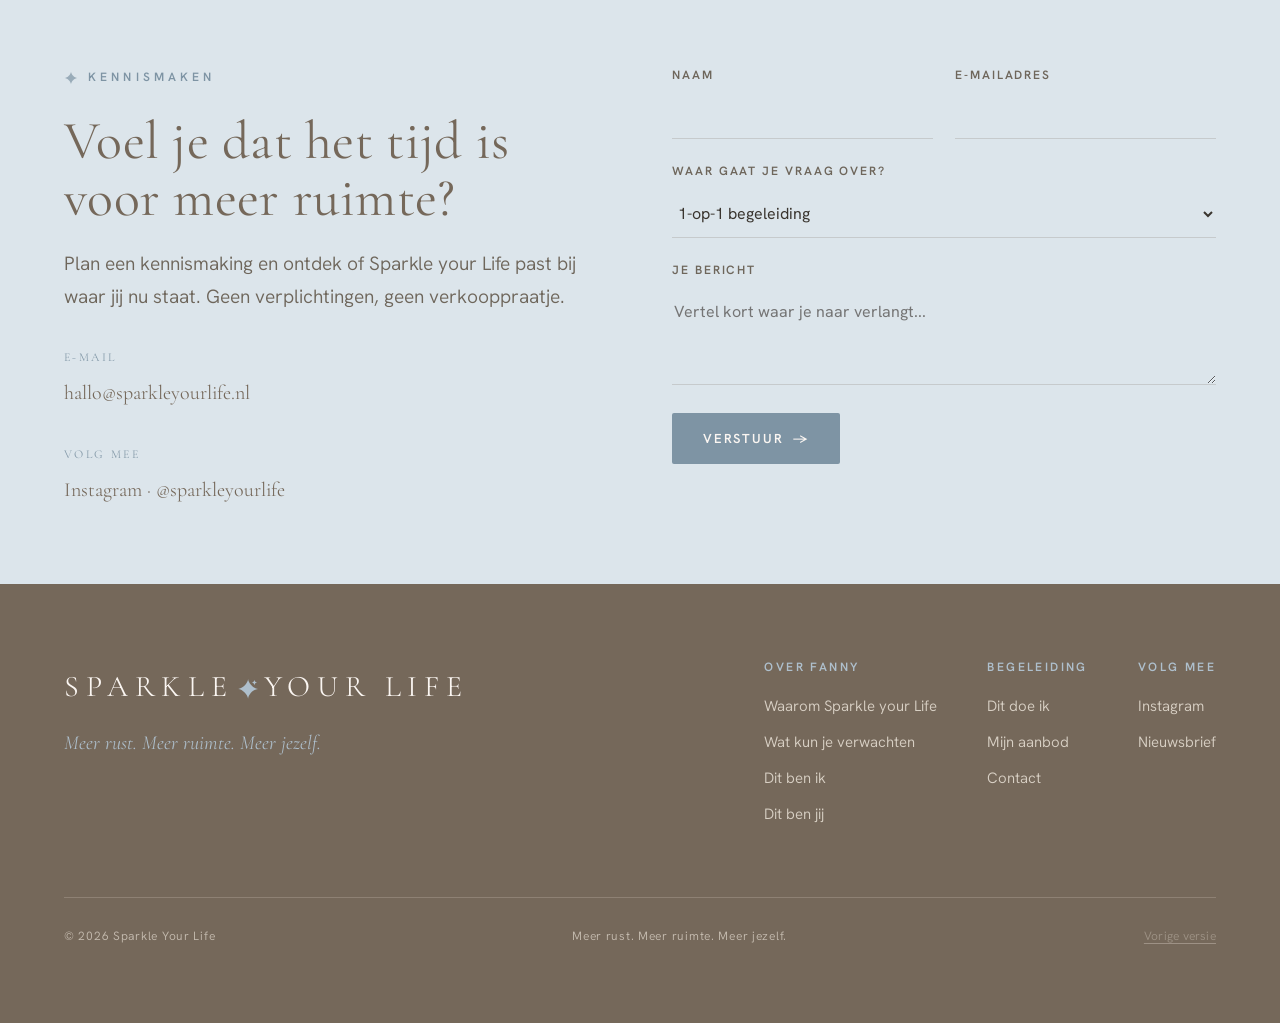
==== commit aafaa11b: "Voeg ervaringen-sectie toe tussen Dit ben jij en Mijn aanbod - 3 subtiele quote-kaarten met naam en " ====
--- a/index.html
+++ b/index.html
@@ -163,6 +163,16 @@
   .hb-words span,.pijler,.aanbod-cell,.bw-row{transition:none;}
 }
 
+/* ervaringen */
+.ervaringen{display:grid;grid-template-columns:repeat(3,1fr);gap:clamp(16px,2vw,32px);margin-top:clamp(40px,5vw,64px);}
+.ervaring{background:var(--chalk);border:1px solid var(--line);border-radius:4px;padding:clamp(24px,2.8vw,38px);display:flex;flex-direction:column;gap:16px;}
+.ervaring-quote{font-family:var(--serif);font-size:clamp(17px,1.6vw,21px);line-height:1.5;color:var(--walnut);font-weight:300;font-style:italic;}
+.ervaring-quote::before{content:'\201C';font-size:1.4em;line-height:0;vertical-align:-.24em;margin-right:.08em;color:var(--mist-deep);opacity:.7;}
+.ervaring-meta{margin-top:auto;padding-top:16px;border-top:1px solid var(--line);}
+.ervaring-naam{font-size:var(--fs-sm);font-weight:500;letter-spacing:.06em;text-transform:uppercase;color:var(--ink);}
+.ervaring-label{font-size:var(--fs-xs);color:var(--ink-soft);margin-top:3px;}
+@media(max-width:880px){.ervaringen{grid-template-columns:1fr;}}
+
 /* ---------- V8: sparkle i.p.v. streep bij sectietitels ---------- */
 .kicker::before,.kicker.center::after{
   width:14px!important;height:14px!important;background:transparent!important;
@@ -421,6 +431,39 @@
   </div>
 </section>
 
+<!-- ===================== ERVARINGEN ===================== -->
+<section class="bg-mist" aria-label="Ervaringen">
+  <div class="wrap">
+    <div class="belofte-head reveal" style="text-align:left;margin:0;max-width:640px">
+      <span class="kicker">Ervaringen</span>
+      <h2 class="h2" style="margin-top:18px">Wat anderen zeggen</h2>
+    </div>
+    <div class="ervaringen">
+      <div class="ervaring reveal">
+        <p class="ervaring-quote">Ik liep al jaren met hetzelfde gevoel rond zonder te weten hoe ik het moest aanpakken. Na een paar sessies had ik eindelijk woorden voor wat er speelde. Van daaruit kon ik pas echt bewegen.</p>
+        <div class="ervaring-meta">
+          <div class="ervaring-naam">Marieke V.</div>
+          <div class="ervaring-label">Ondernemer</div>
+        </div>
+      </div>
+      <div class="ervaring reveal d1">
+        <p class="ervaring-quote">Ik was sceptisch over coaching, maar de aanpak is anders. Geen zweverigheid, gewoon eerlijk en direct. Ze stelt vragen waar je niet omheen kunt.</p>
+        <div class="ervaring-meta">
+          <div class="ervaring-naam">Thomas R.</div>
+          <div class="ervaring-label">Manager</div>
+        </div>
+      </div>
+      <div class="ervaring reveal d2">
+        <p class="ervaring-quote">Ik dacht dat ik een burnout had. Het bleek dat ik gewoon al heel lang niet meer bij mezelf was. Fanny hielp me dat zichtbaar te maken, zonder oordeel.</p>
+        <div class="ervaring-meta">
+          <div class="ervaring-naam">Lisa D.</div>
+          <div class="ervaring-label">Zelfstandige</div>
+        </div>
+      </div>
+    </div>
+  </div>
+</section>
+
 <!-- ===================== MIJN AANBOD ===================== -->
 <section id="aanbod" class="bg-limestone" aria-label="Mijn aanbod">
   <div class="wrap">
@@ -537,6 +580,17 @@
 <script>
 // scroll-restauratie uitzetten: altijd bovenaan na refresh
 if('scrollRestoration' in history) history.scrollRestoration='manual';
+// hash uit URL verwijderen na anchor-klik zodat refresh niet naar sectie springt
+document.addEventListener('click',function(e){
+  const a=e.target.closest('a[href^="#"]');
+  if(!a) return;
+  const id=a.getAttribute('href');
+  const target=document.querySelector(id);
+  if(!target) return;
+  e.preventDefault();
+  target.scrollIntoView({behavior:'smooth'});
+  history.replaceState(null,'',location.pathname+location.search);
+});
 // header scroll (licht boven foto, solid na hero)
 const header=document.querySelector('.site-header');
 const onScroll=()=>header.classList.toggle('scrolled',scrollY>window.innerHeight*0.7);
